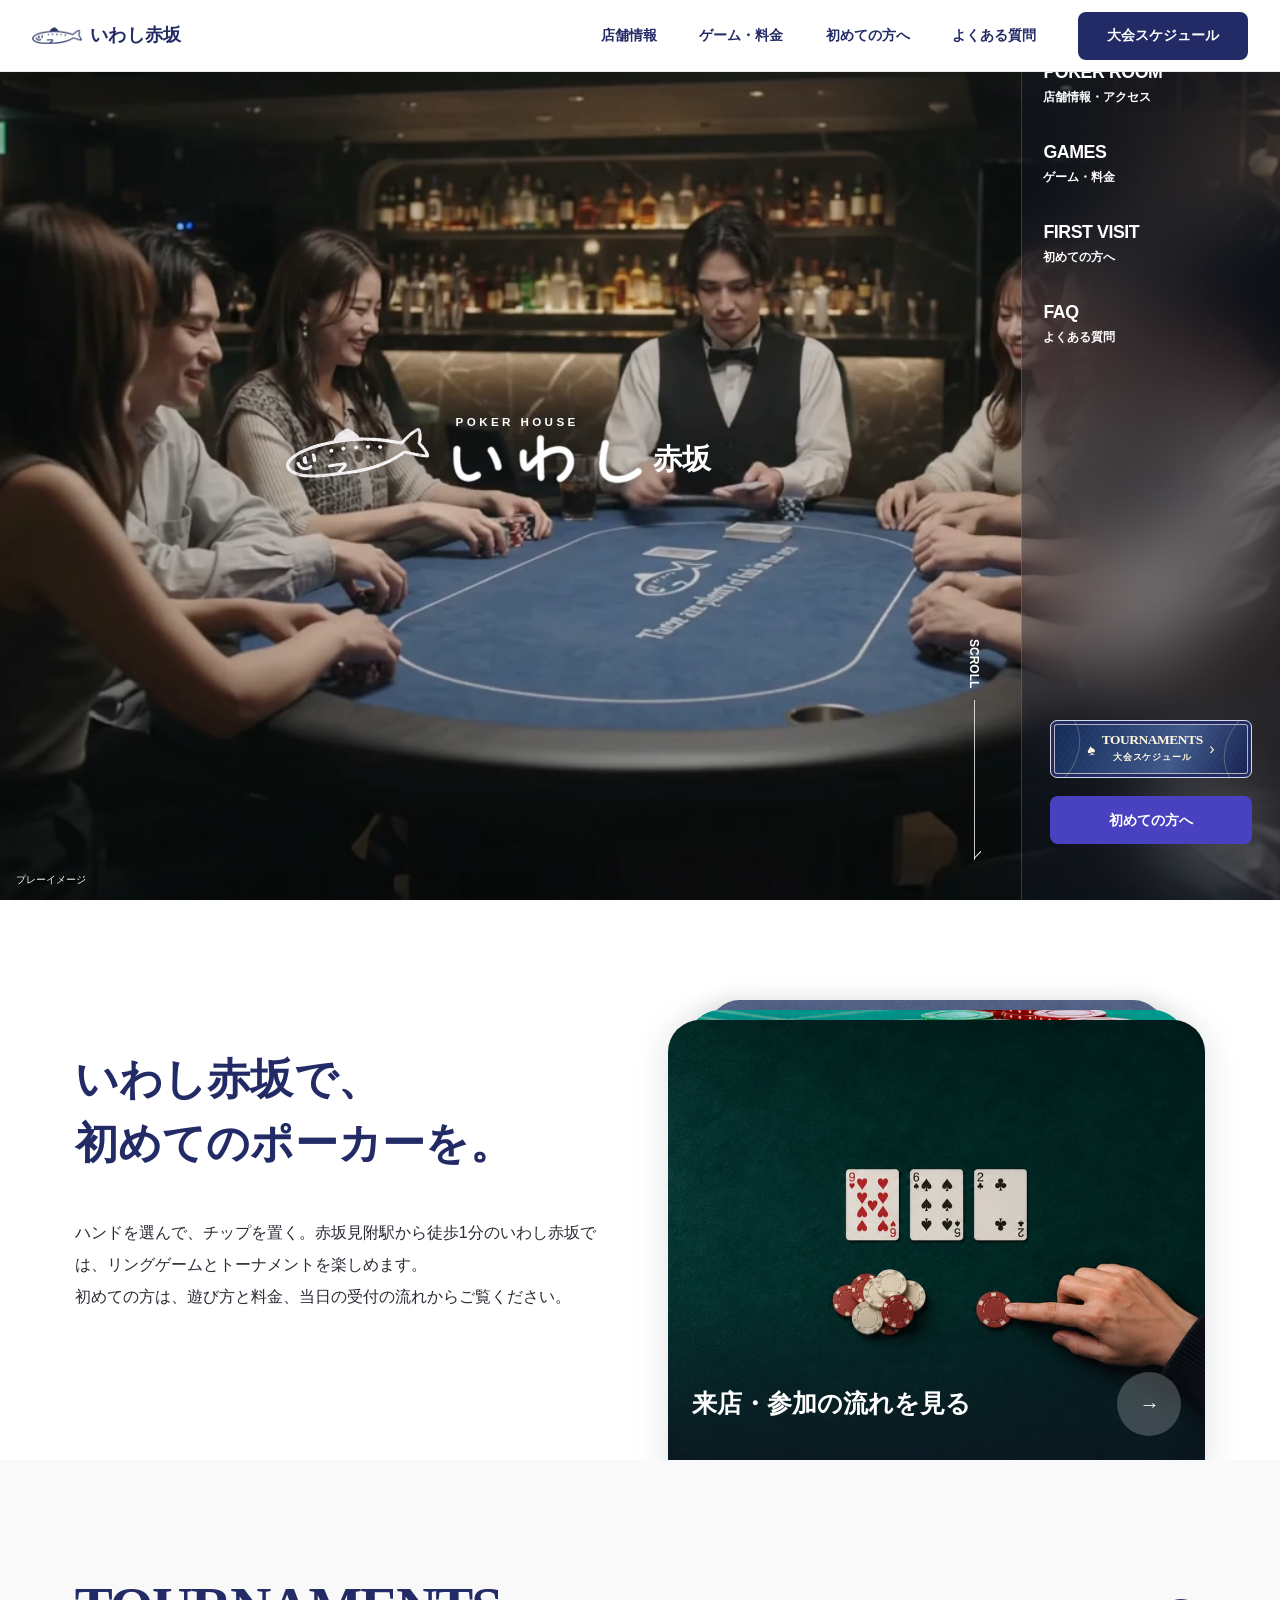
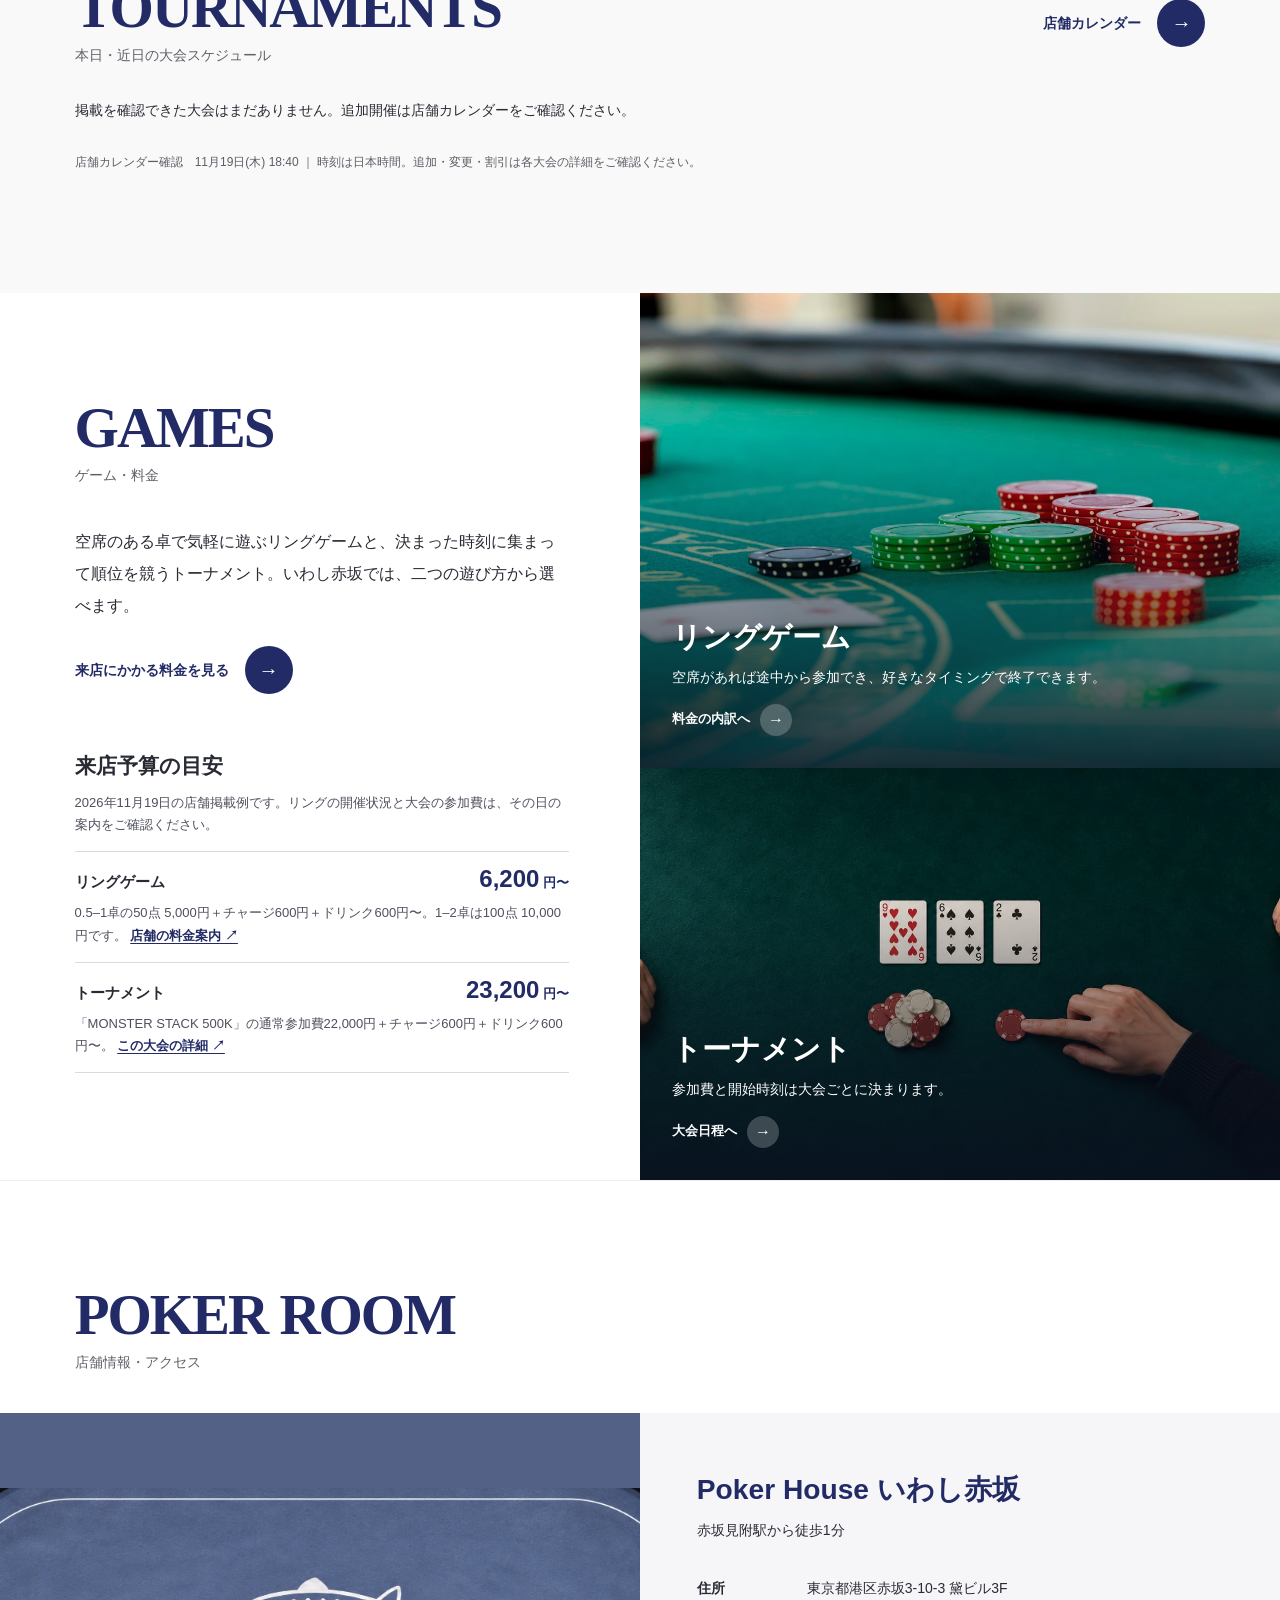
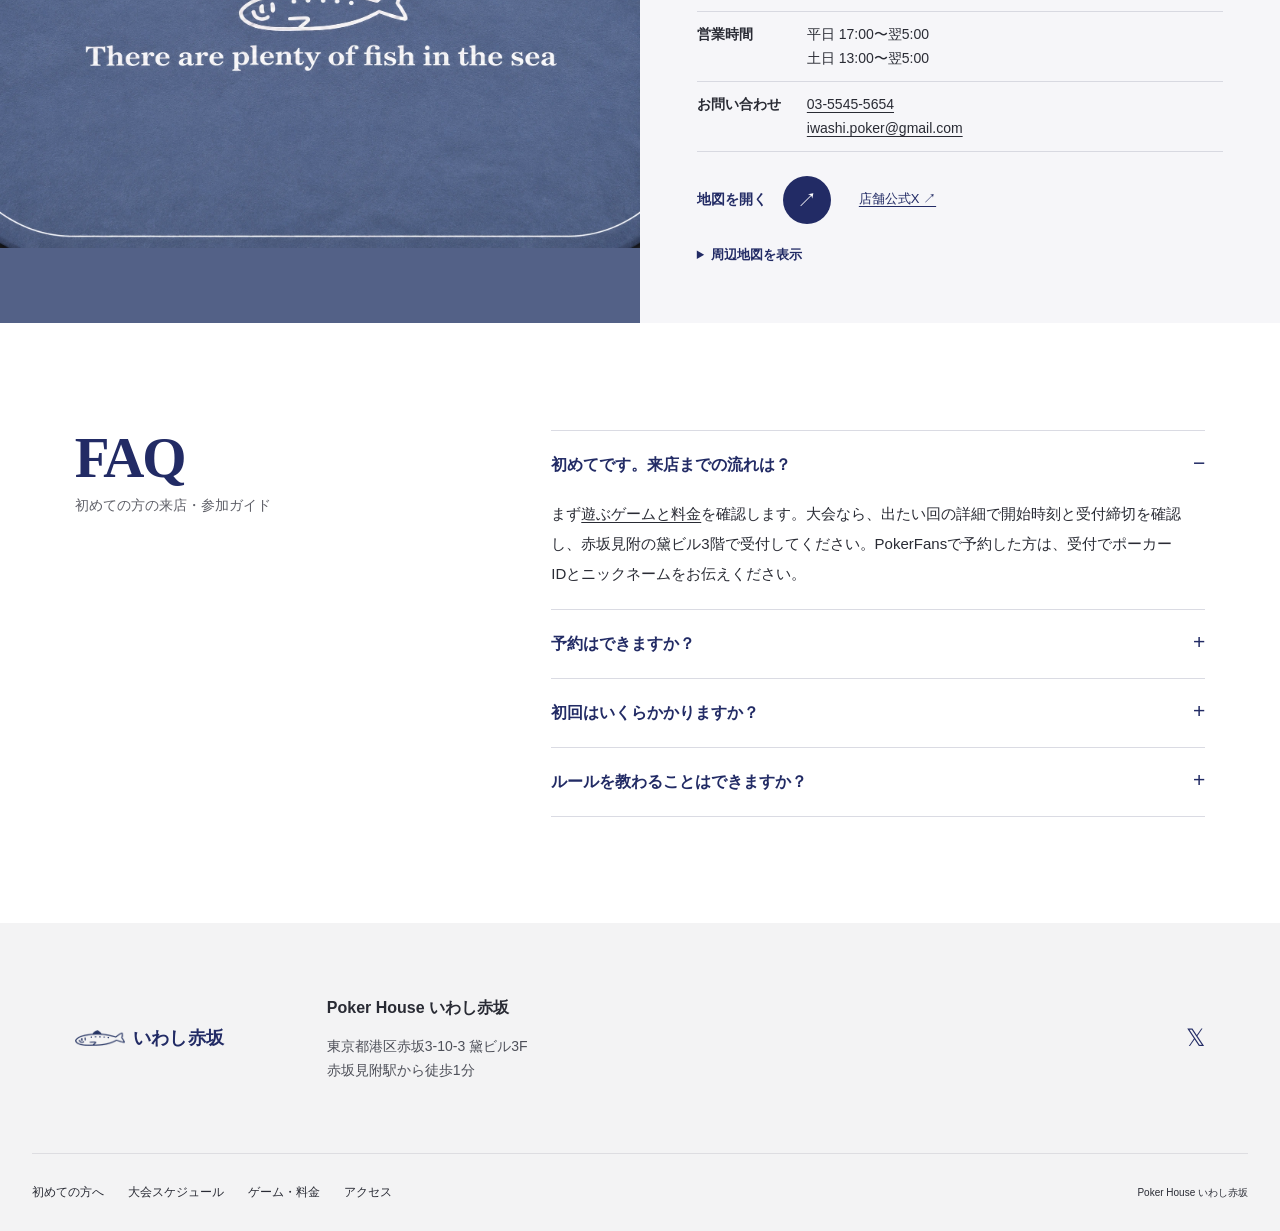
==== index.html @ 880549e6 "Loop the homepage background video" ====
<!doctype html>
<html lang="ja">
<head>
  <meta charset="utf-8">
  <meta name="viewport" content="width=device-width, initial-scale=1">
  <meta name="description" content="Poker House いわし赤坂の来店ガイド。赤坂見附駅から徒歩1分。今日のポーカー大会、リングゲームの料金、初めての方の参加方法、店舗アクセスを確認できます。">
  <meta name="theme-color" content="#ffffff">
  <title>Poker House いわし赤坂｜赤坂見附のポーカールーム</title>
  <link rel="icon" href="assets/mark.png">
  <link rel="preload" as="image" href="assets/room-hero.webp">
  <link rel="stylesheet" href="style.css?v=table">
  <link rel="stylesheet" href="calendar.css?v=table">
  <link rel="stylesheet" href="games.css?v=table">
  <script src="site.js?v=loop" defer></script>
  <script src="schedule.js?v=table" defer></script>
</head>
<body>
  <a class="skip" href="#main">本文へ移動</a>
  <header class="masthead">
    <a href="#main" class="small-brand" aria-label="いわし赤坂 トップ"><img src="assets/fish-print.png" width="445" height="143" alt=""><span>いわし赤坂</span></a>
    <nav class="top-links" aria-label="ヘッダーナビゲーション">
      <a href="#visit">店舗情報</a><a href="#games">ゲーム・料金</a><a href="#first-visit">初めての方へ</a><a href="#guide">よくある質問</a><a class="primary-link" href="#schedule">大会スケジュール</a>
    </nav>
    <button class="menu-toggle" aria-expanded="false" aria-controls="mobile-menu" aria-label="メニューを開く"><span></span><span></span><span></span></button>
    <nav id="mobile-menu" class="mobile-menu" aria-label="メインメニュー" hidden>
      <a class="menu-item" href="#visit"><span lang="en">POKER ROOM</span><small>店舗情報・アクセス</small></a>
      <a class="menu-item" href="#games"><span lang="en">GAMES</span><small>ゲーム・料金</small></a>
      <a class="menu-item" href="#first-visit"><span lang="en">FIRST VISIT</span><small>初めての方へ</small></a>
      <a class="menu-item" href="#guide"><span lang="en">FAQ</span><small>よくある質問</small></a>
      <a class="primary-link" href="#schedule">大会スケジュール</a>
    </nav>
  </header>

  <main id="main" tabindex="-1">
    <section class="hero" aria-labelledby="home-title">
      <div class="hero-screen" aria-hidden="true">
        <img class="hero-still" src="assets/room-hero.webp" width="1280" height="720" alt="" fetchpriority="high">
        <video class="hero-film" muted playsinline loop preload="none" poster="assets/room-hero.webp" data-src="assets/room-film.mp4"></video>
      </div>
      <div class="hero-stage">
        <h1 class="hero-brand" id="home-title" aria-label="Poker House いわし赤坂">
          <img class="hero-fish" src="assets/fish-print.png" alt="" width="445" height="143">
          <span class="hero-wordmark" aria-hidden="true"><span class="logo-en" lang="en">POKER HOUSE</span><span class="logo-ja"><img src="assets/iwashi-handwriting.png" width="370" height="97" alt=""><span>赤坂</span></span></span>
        </h1>
        <a class="scroll-hint" href="#first-visit" aria-label="スクロールして初めての方の案内へ"><span lang="en">SCROLL</span><i aria-hidden="true"></i></a>
        <div class="film-utility"><button class="film-control" type="button" aria-label="映像を一時停止" hidden><span aria-hidden="true">Ⅱ</span></button><small>プレーイメージ</small></div>
      </div>
      <aside class="hero-rail" aria-label="来店ガイド">
        <nav class="rail-links" aria-label="ファーストビューのメニュー">
          <a class="menu-item" href="#visit"><span lang="en">POKER ROOM</span><small>店舗情報・アクセス</small></a>
          <a class="menu-item" href="#games"><span lang="en">GAMES</span><small>ゲーム・料金</small></a>
          <a class="menu-item" href="#first-visit"><span lang="en">FIRST VISIT</span><small>初めての方へ</small></a>
          <a class="menu-item" href="#guide"><span lang="en">FAQ</span><small>よくある質問</small></a>
        </nav>
        <div class="rail-actions">
          <a class="event-banner" href="#schedule" aria-label="本日・近日の大会スケジュールを見る">
            <span class="banner-diamond" aria-hidden="true">♠</span><span><strong lang="en">TOURNAMENTS</strong><small>大会スケジュール</small></span><b aria-hidden="true">›</b>
          </a>
          <a class="primary-link" href="#first-visit">初めての方へ</a>
        </div>
      </aside>
    </section>

    <section class="first-visit" id="first-visit" aria-labelledby="first-title">
      <div class="shell first-layout">
        <div class="first-copy">
          <h2 id="first-title">いわし赤坂で、<br>初めてのポーカーを。</h2>
          <p>ハンドを選んで、チップを置く。赤坂見附駅から徒歩1分のいわし赤坂では、リングゲームとトーナメントを楽しめます。<br>初めての方は、遊び方と料金、当日の受付の流れからご覧ください。</p>
        </div>
        <div class="photo-stack">
          <a href="#guide" class="guide-card">
            <img src="assets/poker-hero.webp" width="1440" height="810" alt="卓に並ぶカードとチップ">
            <span class="card-caption"><strong>来店・参加の流れを見る</strong><span class="circle-arrow" aria-hidden="true">→</span></span>
          </a>
        </div>
      </div>
    </section>
    <section class="tournaments" id="schedule" aria-labelledby="schedule-title">
      <div class="shell tournaments-head">
        <div>
          <h2 id="schedule-title" class="english-title" lang="en">Tournaments</h2>
          <p class="jp-label">本日・近日の大会スケジュール</p>
        </div>
        <a class="round-link calendar-link" href="https://pokerfans.jp/clubs/6134?_lang=ja">店舗カレンダー<span aria-hidden="true" class="circle-arrow">→</span></a>
      </div>
      <p id="calendar-status" class="shell" aria-live="polite"></p>
      <div id="calendar" class="calendar-rail" role="region" aria-label="大会カード" tabindex="0">
        <p>開催日・参加費・受付締切は<a href="https://pokerfans.jp/clubs/6134?_lang=ja">店舗の大会カレンダー</a>で確認できます。</p>
      </div>
      <div class="calendar-controls" hidden>
        <button type="button" aria-label="前の大会を表示" aria-controls="calendar" id="events-prev">←</button>
        <button type="button" aria-label="次の大会を表示" aria-controls="calendar" id="events-next">→</button>
      </div>
      <p class="shell" id="calendar-updated"></p>
    </section>
    <section id="games" class="games-area" aria-labelledby="games-title">
      <div class="games-intro">
        <h2 class="english-title" id="games-title" lang="en">GAMES</h2>
        <p class="jp-label">ゲーム・料金</p>
        <p class="games-lead">空席のある卓で気軽に遊ぶリングゲームと、決まった時刻に集まって順位を競うトーナメント。いわし赤坂では、二つの遊び方から選べます。</p>
        <a class="round-link" href="#fees">来店にかかる料金を見る<span class="circle-arrow" aria-hidden="true">→</span></a>
      </div>

      <div class="game-photos">
        <a class="game-photo" href="#fees">
          <img src="assets/poker-table.jpg" loading="lazy" alt="" width="1240" height="840">
          <div class="game-photo-text">
            <h3>リングゲーム</h3>
            <p>空席があれば途中から参加でき、好きなタイミングで終了できます。</p>
            <span class="game-photo-action">料金の内訳へ<span aria-hidden="true">→</span></span>
          </div>
        </a>
        <a class="game-photo" href="#schedule">
          <img src="assets/poker-hero.webp" loading="lazy" alt="" width="1440" height="810">
          <div class="game-photo-text">
            <h3>トーナメント</h3>
            <p>参加費と開始時刻は大会ごとに決まります。</p>
            <span class="game-photo-action">大会日程へ<span aria-hidden="true">→</span></span>
          </div>
        </a>
      </div>

      <section class="games-fees" id="fees" aria-labelledby="fees-title">
        <h3 id="fees-title">来店予算の目安</h3>
        <p class="games-fees-note">2026年11月19日の店舗掲載例です。リングの開催状況と大会の参加費は、その日の案内をご確認ください。</p>
        <dl class="games-prices">
          <div>
            <dt>リングゲーム</dt>
            <dd><strong>6,200<small> 円〜</small></strong></dd>
            <dd class="games-breakdown">0.5–1卓の50点 5,000円＋チャージ600円＋ドリンク600円〜。1–2卓は100点 10,000円です。 <a href="https://pokerfans.jp/events/2502461?_lang=ja">店舗の料金案内 ↗</a></dd>
          </div>
          <div>
            <dt>トーナメント</dt>
            <dd><strong>23,200<small> 円〜</small></strong></dd>
            <dd class="games-breakdown">「MONSTER STACK 500K」の通常参加費22,000円＋チャージ600円＋ドリンク600円〜。 <a href="https://pokerfans.jp/events/2524820?_lang=ja">この大会の詳細 ↗</a></dd>
          </div>
        </dl>
      </section>
    </section>
    <section class="room-section" id="visit" aria-labelledby="room-title">
      <div class="shell room-heading"><h2 class="english-title" lang="en" id="room-title">POKER ROOM</h2><p class="jp-label">店舗情報・アクセス</p></div>
      <div class="room-layout">
        <div class="room-visual"><img src="assets/blue-poker-table.webp" width="1672" height="941" loading="lazy" alt="白いいわしと英文が印刷された青いポーカーテーブル"></div>
        <div class="room-info">
          <h3>Poker House いわし赤坂</h3><p>赤坂見附駅から徒歩1分</p>
          <dl>
            <div><dt>住所</dt><dd>東京都港区赤坂3-10-3 黛ビル3F</dd></div>
            <div><dt>営業時間</dt><dd>平日 17:00〜翌5:00<br>土日 13:00〜翌5:00</dd></div>
            <div><dt>お問い合わせ</dt><dd><a href="tel:+81355455654">03-5545-5654</a><br><a href="mailto:iwashi.poker@gmail.com">iwashi.poker@gmail.com</a></dd></div>
          </dl>
          <div class="room-actions"><a class="round-link" href="https://www.google.com/maps/search/?api=1&amp;query=東京都港区赤坂3-10-3+黛ビル">地図を開く<span class="circle-arrow" aria-hidden="true">↗</span></a><a href="https://x.com/iwashi_poker">店舗公式X ↗</a></div>
          <details class="room-map"><summary>周辺地図を表示</summary><iframe loading="lazy" title="赤坂見附駅近く、黛ビルの地図" src="https://maps.google.com/maps?q=東京都港区赤坂3-10-3黛ビル&amp;z=17&amp;output=embed" referrerpolicy="no-referrer-when-downgrade"></iframe></details>
        </div>
      </div>
    </section>

    <section class="visitor-guide" id="guide" aria-labelledby="guide-title">
      <div class="shell guide-layout">
        <div><h2 id="guide-title" class="english-title" lang="en">FAQ</h2><p class="jp-label">初めての方の来店・参加ガイド</p></div>
        <div class="questions">
          <details open><summary>初めてです。来店までの流れは？</summary><p>まず<a href="#games">遊ぶゲームと料金</a>を確認します。大会なら、出たい回の詳細で開始時刻と受付締切を確認し、赤坂見附の黛ビル3階で受付してください。PokerFansで予約した方は、受付でポーカーIDとニックネームをお伝えください。</p></details>
          <details><summary>予約はできますか？</summary><p>大会は各回の公式ページにある「参加予約」から申し込めます。リングゲームの当日の空席は、来店前に<a href="tel:+81355455654">店舗へお電話ください</a>。</p></details>
          <details><summary>初回はいくらかかりますか？</summary><p>リングゲームは50点の購入、チャージ、ドリンクで6,200円からの掲載例があります。大会の参加費は各回で変わります。<a href="#fees">料金の内訳</a>と<a href="#schedule">参加予定の大会</a>をご確認ください。</p></details>
          <details><summary>ルールを教わることはできますか？</summary><p>初心者講習の実施日や所要時間は、来店希望日を添えて<a href="mailto:iwashi.poker@gmail.com">店舗へお問い合わせください</a>。</p></details>
        </div>
      </div>
    </section>
  </main>
  <footer class="footer">
    <div class="shell foot-main">
      <a href="#main" class="small-brand" aria-label="いわし赤坂 トップ"><img src="assets/fish-print.png" width="445" height="143" alt=""><span>いわし赤坂</span></a>
      <div><strong>Poker House いわし赤坂</strong><p>東京都港区赤坂3-10-3 黛ビル3F<br>赤坂見附駅から徒歩1分</p></div>
      <a href="https://x.com/iwashi_poker" class="social-link" aria-label="いわし赤坂 公式X">𝕏</a>
    </div>
    <div class="foot-bottom"><nav aria-label="フッターナビゲーション"><a href="#first-visit">初めての方へ</a><a href="#schedule">大会スケジュール</a><a href="#games">ゲーム・料金</a><a href="#visit">アクセス</a></nav><small>Poker House いわし赤坂</small></div>
  </footer>
</body>
</html>
---- style.css ----
:root {
  --accent: #222b65;
  --ink: #292b34;
  --shell: 1272px;
  --gutter: clamp(24px, 5.83vw, 84px);
  --display: Copperplate, "Copperplate Gothic Bold", Georgia, serif;
  font-family: "Hiragino Kaku Gothic ProN", "Hiragino Sans", "Yu Gothic", Meiryo, sans-serif;
  color: var(--ink);
  background: #fff;
  scroll-padding-top: 88px;
}
*, *::before, *::after { box-sizing: border-box; }
body, h1, h2, h3, h4, p, dl, dd, ol, ul, figure { margin: 0; }
body { line-height: 1.75; }
img { display: block; max-width: 100%; }
a { color: inherit; text-underline-offset: .23em; }
button { font: inherit; color: inherit; cursor: pointer; }
:focus-visible { outline: 3px solid #3685b5; outline-offset: 4px; }
.shell { width: min(var(--shell), calc(100% - 2 * var(--gutter))); margin-inline: auto; }
.english-title { font: 700 clamp(40px, 4.45vw, 64px)/1 var(--display); color: var(--accent); letter-spacing: -.035em; }
.jp-label { color: #5f6068; font-size: 14px; margin-top: 8px; line-height: 1.5; }
.round-link { display: inline-flex; align-items: center; gap: 16px; color: var(--accent); text-decoration: none; font-size: 14px; font-weight: 700; }
.circle-arrow { display: inline-grid; place-items: center; border-radius: 50%; width: 48px; height: 48px; background: var(--accent); color: #fff; line-height: 1; font: 400 20px/1 Arial, sans-serif; }
.round-link:hover .circle-arrow { background: #405694; }
@media(max-width: 767px) {
  :root { --gutter: 24px; scroll-padding-top: 68px; }
  .english-title { font-size: 40px; line-height: 1.2; }
  .jp-label { font-size: 13px; }
  .circle-arrow { width: 36px; height: 36px; }
}

/* Header and full-screen opening */
.skip { position: fixed; z-index: 50; inset: 8px auto auto 8px; padding: 8px 16px; background: #fff; transform: translateY(-160%); }
.skip:focus { transform: none; }
.masthead { position: fixed; z-index: 20; inset: 0 0 auto; display: flex; justify-content: space-between; align-items: center; height: 72px; padding-inline: 32px; background: #fff; border-bottom: 1px solid #ececf0; transition: transform .3s ease; }
@media(min-width: 1025px) {
  .masthead:not(.is-visible, :focus-within) { transform: translateY(-100%); visibility: hidden; }
}
.small-brand { display: inline-flex; align-items: center; gap: 8px; color: var(--accent); font-size: 18px; font-weight: 800; letter-spacing: .02em; text-decoration: none; }
.small-brand img { width: 50px; height: auto; filter: brightness(0) saturate(100%) invert(15%) sepia(25%) saturate(2460%) hue-rotate(198deg); }
.top-links { display: flex; align-items: center; gap: clamp(20px, 3.3vw, 48px); }
.top-links a { color: var(--accent); text-decoration: none; font-size: 14px; font-weight: 700; }
.top-links a:hover, .menu-item:hover small { text-decoration: underline; }
.primary-link, .top-links .primary-link { display: inline-grid; place-items: center; border-radius: 8px; min-height: 48px; padding: 8px 29px; color: #fff; background: var(--accent); text-decoration: none; font-weight: 700; }
.primary-link:hover { background: #36498d; }
.menu-toggle, .mobile-menu { display: none; }
.hero { position: relative; isolation: isolate; display: grid; grid-template-columns: minmax(0,1fr) 259px; height: 100vh; height: 100svh; min-height: 540px; background: #192934; color: white; }
.hero-screen, .hero-still, .hero-film { position: absolute; inset: 0; width: 100%; height: 100%; }
.hero-screen { overflow: hidden; z-index: -1; }
.hero-screen img, .hero-screen video { object-fit: cover; object-position: 50% 52%; }
.hero-screen::after { content: ""; position: absolute; inset: 0; background: linear-gradient(180deg, #0c12211a, #12172b0d 40%, #0e12221a); }
.hero-film { opacity: 0; }
.hero-film.is-playing { opacity: 1; }
.hero-stage { display: grid; place-items: center; position: relative; min-width: 0; }
.hero-brand { display: flex; align-items: center; justify-content: center; width: min(453px, 77%); gap: 5%; line-height: 1; color: #fff; filter: drop-shadow(0 2px 6px #08132255); }
.hero-fish { width: 32%; height: auto; transform: rotate(-6deg); }
.hero-wordmark { display: grid; align-items: center; gap: 6px; flex: 1; }
.logo-en { font: 600 clamp(11px, .91vw, 14px)/1.1 Arial, sans-serif; letter-spacing: .29em; padding-left: 4px; }
.logo-ja { display: flex; align-items: center; gap: 10px; }
.logo-ja img { width: 67%; height: auto; }
.logo-ja span { font-family: "Hiragino Mincho ProN", "Yu Mincho", serif; font-size: clamp(25px, 2.3vw, 34px); white-space: nowrap; }
.scroll-hint { position: absolute; right: 35px; bottom: 40px; display: flex; align-items: center; flex-direction: column; gap: 12px; padding-inline: 6px; color: #fff; text-decoration: none; }
.scroll-hint span { writing-mode: vertical-rl; font: 600 12px/1 Arial, sans-serif; }
.scroll-hint i { display: block; position: relative; width: 1px; height: clamp(76px,18vh,160px); background: #ffffffc4; }
.scroll-hint i::after { content: ""; position: absolute; bottom: 1px; left: 0; width: 10px; height: 1px; background: #fff; transform: rotate(-46deg); transform-origin: left; }
.film-utility { position: absolute; bottom: 12px; left: 16px; display: flex; align-items: center; gap: 7px; }
.film-utility small { font-size: 10px; color: white; text-shadow: 0 1px 3px #000; }
.film-control { display: grid; place-items: center; padding: 0; width: 34px; height: 34px; border: 1px solid #ffffff82; border-radius: 50%; color: white; background: #13162057; font: 600 14px/1 Arial,sans-serif; }
.film-control[hidden] { display: none; }
.room-map { margin-top: 20px; font-size: 13px; color: var(--accent); }
.room-map summary { cursor: pointer; font-weight: 600; }
.room-map iframe { display: block; width: 100%; height: 240px; margin-top: 12px; border: 0; }
.hero-rail { display: flex; flex-direction: column; justify-content: space-between; padding: min(7.1vh,64px) 0 min(6.22vh,56px); backdrop-filter: blur(40px); -webkit-backdrop-filter: blur(40px); border-left: 1px solid #ffffff29; background: #131d3445; }
.rail-links { display: grid; gap: clamp(22px,4.45vh,40px); padding-inline: clamp(16px,1.67vw,24px); }
.menu-item { display: grid; justify-items: start; gap: 8px; color: inherit; text-decoration: none; }
.menu-item span { font: 750 clamp(16px,1.39vw,20px)/1 Arial, sans-serif; letter-spacing: -.025em; }
.menu-item small { font-size: 12px; font-weight: 600; line-height: 1.2; }
.rail-actions { margin-inline: clamp(15px, 2.2vw, 32px); display: grid; gap: 18px; }
.rail-actions .primary-link { background: #4942c0; font-size: 14px; padding-inline: 5px; }
.rail-actions .primary-link:hover { background: #574ed1; }
.event-banner { container-type: inline-size; min-width: 0; width: 100%; min-height: 46px; aspect-ratio: 3.45; overflow: hidden; display: flex; align-items: center; justify-content: center; gap: 3.4%; padding: 5px; position: relative; isolation: isolate; border: 1px solid #d6d8f1; border-radius: 7px; color: #fff6de; text-decoration: none; text-align: center; box-shadow: inset 0 0 0 3px #222d61, inset 0 0 0 4px #b7b0bf; background: repeating-linear-gradient(125deg,#ffffff07 0px 1px,transparent 1px 5px), linear-gradient(115deg,#122957,#40598a 62%,#141f4e); }
.event-banner:hover { filter: brightness(1.15); }
.event-banner::before, .event-banner::after { content: ""; position: absolute; width: 40%; height: 170%; border: 1px solid #e2d5aa4a; border-radius: 50%; transform: rotate(38deg); z-index: -1; }
.event-banner::before { left: -27%; }
.event-banner::after { right: -28%; }
.banner-diamond { font: 400 clamp(15px,8cqw,34px)/1 Georgia, serif; transform: rotate(-13deg); }
.event-banner strong, .event-banner small { display: block; }
.event-banner strong { font: 700 clamp(13px,7.1cqw,27px)/1.2 Georgia, serif; letter-spacing: -.033em; }
.event-banner small { margin-top: 2px; font-size: clamp(9px,4.2cqw,13px); font-weight: 700; letter-spacing: .09em; }
.event-banner b { font-size: clamp(16px,8cqw,30px); font-weight: 400; }
#main:focus { outline: none; }

/* First visit */
.first-visit { overflow: hidden; }
.first-layout { display: grid; grid-template-columns: 1fr 1fr; gap: clamp(32px,4.45vw,64px); min-height: 560px; align-items: center; }
.first-copy { padding-block: 60px; }
.first-copy h2 { color: var(--accent); font-weight: 750; font-size: clamp(30px,3.34vw,48px); line-height: 1.5; letter-spacing: .005em; }
.first-copy p { margin-top: clamp(24px,3.33vw,48px); line-height: 2; }
.photo-stack { position: relative; isolation: isolate; align-self: end; height: 440px; }
.photo-stack::before, .photo-stack::after { content: ""; position: absolute; inset: -20px 40px auto; z-index: -2; height: 100px; border-radius: 32px 32px 0 0; background: center 65% / cover url("assets/blue-poker-table.webp"); box-shadow: 0 -5px 25px #17172212; }
.photo-stack::after { inset: -10px 20px auto; z-index: -1; background-image: url("assets/poker-table.jpg"); }
.guide-card { display: block; position: relative; overflow: hidden; height: calc(100% + 24px); border-radius: 32px 32px 0 0; color: #fff; box-shadow: 0 3px 35px #191f3321; }
.guide-card img { width: 100%; height: 100%; object-fit: cover; transition: transform .45s ease; }
.guide-card:hover img { transform: scale(1.035); }
.card-caption { position: absolute; inset: auto 0 0; display: flex; gap: 8px; align-items: center; justify-content: space-between; padding: 80px 24px 48px; background: linear-gradient(transparent,#101423bc); }
.card-caption strong { font-size: clamp(19px,1.94vw,28px); line-height: 1.4; }
.card-caption .circle-arrow { width: 64px; height: 64px; flex-shrink: 0; background: #ffffff36; backdrop-filter: blur(10px); }

/* Room, visit questions and footer */
.room-section { border-top: 1px solid #ececf1; }
.room-heading { padding-block: clamp(72px,8.33vw,120px) 40px; }
.room-layout { display: grid; grid-template-columns: 1fr 1fr; }
.room-visual { background: #536187; display: grid; align-items: center; overflow: hidden; }
.room-visual img { width: 100%; height: auto; }
.room-info { padding: clamp(32px,4.44vw,64px); background: #f6f6f9; }
.room-info h3 { color: var(--accent); font-size: clamp(21px,2.2vw,32px); line-height: 1.4; }
.room-info > p { margin-top: 8px; font-size: 14px; }
.room-info dl { margin-block: 24px; }
.room-info dl div { display: grid; grid-template-columns: 7em 1fr; gap: 12px; padding: 10px 0; border-bottom: 1px solid #d8d9e1; font-size: 14px; }
.room-info dt { font-weight: 700; }
.room-info dd { overflow-wrap: anywhere; }
.room-actions { display: flex; align-items: center; gap: 28px; }
.room-actions > a:last-child { color: var(--accent); font-size: 13px; }
.visitor-guide { padding-block: clamp(72px,8.33vw,120px); }
.guide-layout { display: grid; grid-template-columns: 1fr 1.6fr; gap: 6%; }
.questions details { border-bottom: 1px solid #dadbe3; }
.questions details:first-child { border-top: 1px solid #dadbe3; }
.questions summary { display: flex; justify-content: space-between; align-items: baseline; gap: 16px; color: var(--accent); font-weight: 700; padding: 20px 0; cursor: pointer; list-style: none; }
.questions summary::-webkit-details-marker { display: none; }
.questions summary::after { content: "+"; font: 400 21px/1 Arial, sans-serif; }
.questions details[open] summary::after { content: "−"; }
.questions p { padding: 0 22px 20px 0; line-height: 2; font-size: 15px; }
.footer { background: #f3f3f4; }
.foot-main { display: flex; gap: clamp(35px,8vw,120px); align-items: center; min-height: 230px; }
.foot-main p { color: #4e5059; font-size: 14px; margin-top: 12px; }
.social-link { margin-left: auto; font: 24px/1 Arial,sans-serif; text-decoration: none; color: var(--accent); }
.foot-bottom { display: flex; gap: 20px; justify-content: space-between; align-items: center; margin-inline: 32px; padding-block: 28px; border-top: 1px solid #dddde1; font-size: 12px; }
.foot-bottom nav { display: flex; gap: 24px; flex-wrap: wrap; }
.foot-bottom a { text-decoration: none; }
.foot-bottom a:hover { text-decoration: underline; }

@media(max-width: 1024px) {
  .masthead { height: 56px; padding-inline: 16px 4px; }
  .small-brand { gap: 6px; font-size: 16px; }
  .small-brand img { width: 40px; }
  .top-links { display: none; }
  .menu-toggle { display: grid; place-content: center; gap: 4px; width: 48px; height: 48px; padding: 0; border: 0; background: transparent; }
  .menu-toggle span { display: block; width: 20px; height: 2px; background: var(--accent); transition: transform .2s, opacity .2s; }
  .menu-toggle[aria-expanded="true"] span:first-child { transform: translateY(6px) rotate(45deg); }
  .menu-toggle[aria-expanded="true"] span:nth-child(2) { opacity: 0; }
  .menu-toggle[aria-expanded="true"] span:last-child { transform: translateY(-6px) rotate(-45deg); }
  .mobile-menu:not([hidden]) { display: flex; flex-direction: column; align-items: flex-start; gap: 36px; position: fixed; inset: 56px 0 0; padding: clamp(28px,7.5vh,64px) 48px; background: #fff; color: var(--accent); overflow: auto; overscroll-behavior: contain; }
  .mobile-menu .menu-item span { font-size: 24px; }
  .mobile-menu .primary-link { margin-top: 4px; }
  body.menu-open { overflow: hidden; }
  main { padding-top: 56px; }
  .hero { display: block; height: calc(100vh - 56px); height: calc(100svh - 56px); min-height: 370px; }
  .hero-screen img, .hero-screen video { object-position: 52% 50%; }
  .hero-stage { height: 100%; }
  .hero-brand { width: min(320px,74%); }
  .logo-ja span { font-size: 24px; }
  .logo-en { font-size: 10px; }
  .scroll-hint { right: 16px; bottom: 36px; }
  .scroll-hint i { height: 120px; }
  .hero-rail { position: absolute; bottom: 12px; left: 12px; right: 12px; display: block; padding: 0; background: none; border: 0; backdrop-filter: none; -webkit-backdrop-filter: none; pointer-events: none; }
  .rail-links, .rail-actions .primary-link { display: none; }
  .rail-actions { display: block; margin: 0; }
  .event-banner { width: min(100%, 366px); pointer-events: auto; margin-inline: auto; min-height: 0; }
  .film-utility { left: 12px; bottom: min(calc((100vw - 24px) / 3.45 + 18px), 124px); font-size: 9px; }
}
@media(max-width: 767px) {
  .hero-brand { width: min(280px,82%); }
  .logo-ja { gap: 5px; }
  .logo-ja span { font-size: 21px; }
  .hero-wordmark { gap: 5px; }
  .first-layout, .room-layout, .guide-layout { grid-template-columns: 1fr; }
  .first-layout { padding-block: 80px 64px; gap: 32px; min-height: 0; }
  .first-copy { padding: 0; }
  .first-copy h2 { font-size: clamp(26px,8.2vw,32px); }
  .first-copy p { margin-top: 32px; }
  .photo-stack { height: auto; }
  .photo-stack::before, .photo-stack::after { display: none; }
  .guide-card { aspect-ratio: 1.6; height: auto; border-radius: 16px; }
  .card-caption { padding: 48px 20px 24px; }
  .card-caption strong { font-size: clamp(16px,4.7vw,20px); }
  .card-caption .circle-arrow { width: 40px; height: 40px; }
  .room-info { padding: 32px 24px 40px; }
  .room-info dl div { grid-template-columns: 5.5em 1fr; }
  .guide-layout { gap: 32px; }
  .foot-main { padding-block: 48px; flex-wrap: wrap; row-gap: 24px; }
  .foot-main > .small-brand { flex-basis: 100%; }
  .foot-bottom { flex-wrap: wrap; margin-inline: 24px; }
  .foot-bottom nav { gap: 12px 20px; }
}
@media (prefers-reduced-motion: reduce) {
  *, *::before, *::after { scroll-behavior: auto !important; transition-duration: 0s !important; animation-duration: 0s !important; }
}
---- calendar.css ----
.tournaments {
  --rail-inset: max(var(--gutter), (100% - var(--shell)) / 2);
  padding-block: 120px;
  overflow: clip;
  background: #f9f9f9;
}
.tournaments-head { display: flex; align-items: center; justify-content: space-between; gap: 24px; }
.tournaments-head .english-title { text-transform: uppercase; }
#calendar-status:empty, #calendar-updated:empty { display: none; }
#calendar-status { margin-top: 32px; font-size: 14px; }
.calendar-rail {
  display: flex;
  gap: 40px;
  overflow-x: auto;
  overscroll-behavior-x: contain;
  scroll-snap-type: x mandatory;
  scroll-padding-inline: var(--rail-inset);
  padding: 8px var(--rail-inset) 16px;
  margin-top: 56px;
  scrollbar-width: none;
}
.calendar-rail::-webkit-scrollbar { display: none; }
.calendar-rail:focus-visible { outline-offset: -4px; }
.event-card {
  flex: 0 0 min(360px, 38vw);
  scroll-snap-align: start;
  color: var(--ink);
  text-decoration: none;
  min-width: 0;
}
.event-card:first-child { flex-basis: min(480px, 47vw); }
.event-cover {
  position: relative;
  isolation: isolate;
  display: grid;
  align-content: center;
  aspect-ratio: 1.76;
  border-radius: 8px;
  overflow: hidden;
  color: #fcf9eb;
  background: linear-gradient(110deg, #162653, #26388c 54%, #7e86c6);
  box-shadow: 0 9px 30px -14px #151f4b77;
  transition: box-shadow .24s ease;
}
.event-card:nth-child(3n+2) .event-cover { background: linear-gradient(118deg, #393373, #526ce1 55%, #a7b8ee); }
.event-card:nth-child(3n) .event-cover { background: linear-gradient(115deg, #151e50, #4a55a4 62%, #c5c9eb); }
.event-cover::before {
  content: '';
  position: absolute;
  z-index: -1;
  right: -10%;
  width: 65%;
  aspect-ratio: 1;
  bottom: -66%;
  border-radius: 50%;
  border: 12px double #dce8ff88;
  box-shadow: 0 0 0 14px #a3c3ff33, 0 0 0 34px #a3c3ff22;
}
.cover-name {
  padding: 12% 8% 8%;
  font: 700 clamp(22px, 2.7vw, 42px)/1.02 Georgia, serif;
  letter-spacing: -.04em;
  text-wrap: balance;
  overflow-wrap: anywhere;
}
.cover-mark {
  position: absolute;
  top: 7%;
  right: 6%;
  width: 12%;
  height: auto;
}
.event-poster { position: absolute; inset: 0; width: 100%; height: 100%; object-fit: cover; object-position: 50% 24%; }
.event-card:hover .event-cover { box-shadow: 0 12px 34px -10px #192e6555; }
.event-card:hover .calendar-event-name { text-decoration: underline; text-decoration-thickness: 1px; }
.calendar-date { display: flex; align-items: baseline; flex-wrap: wrap; gap: 8px; margin-top: 20px; font-weight: 600; font-size: 14px; color: #50525e; }
.event-period { color: var(--accent); font-size: 12px; font-weight: 750; }
.calendar-event-name { margin: 10px 0; font-size: 20px; line-height: 1.45; overflow-wrap: anywhere; }
.event-metrics { display: flex; flex-wrap: wrap; gap: 4px 14px; font-size: 13px; line-height: 1.6; }
.event-metrics > span { display: inline-flex; gap: 6px; align-items: baseline; }
.metric-label { color: #585b69; }
.calendar-controls { display: flex; justify-content: center; gap: 32px; margin: 48px auto 0; }
.calendar-controls[hidden], .calendar-rail[hidden] { display: none; }
.calendar-controls button {
  display: grid; place-items: center;
  width: 64px; height: 64px; padding: 0;
  border: 0; border-radius: 50%; background: var(--accent); color: #fff;
  font: 400 26px/1 Arial, sans-serif;
}
.calendar-controls button:disabled { color: #767985; background: #e4e5e8; cursor: default; }
#calendar-updated { margin-top: 30px; color: #5b5e66; font-size: 12px; }
@media(max-width: 767px) {
  .tournaments { --rail-inset: 32px; padding-block: 72px; }
  .tournaments-head, #calendar-updated, #calendar-status { width: calc(100% - 64px); }
  .tournaments-head { display: block; }
  .tournaments-head .english-title { font-size: clamp(27px, 9.1vw, 40px); }
  .calendar-link { margin-top: 16px; }
  .calendar-link .circle-arrow { width: 32px; height: 32px; }
  .calendar-rail { margin-top: 32px; gap: 40px; }
  .event-card, .event-card:first-child { flex-basis: min(240px, calc(100vw - 74px)); }
  .calendar-date { margin-top: 16px; font-size: 12px; gap: 6px; }
  .calendar-event-name { font-size: 17px; margin: 6px 0; }
  .event-metrics { font-size: 12px; gap: 3px 8px; }
  .calendar-controls { gap: 16px; margin-top: 20px; }
  .calendar-controls button { width: 48px; height: 48px; }
}
@media(prefers-reduced-motion: reduce) {
  .event-cover { transition: none; }
}
---- games.css ----
.games-area {
  display: grid;
  grid-template-columns: repeat(2, minmax(0, 1fr));
  grid-template-areas: "intro photos" "fees photos";
  background: #fff;
}

.games-intro,
.games-fees {
  padding-left: max(var(--gutter), calc((100vw - var(--shell)) / 2));
  padding-right: clamp(32px, 5.55vw, 80px);
}

.games-intro {
  grid-area: intro;
  align-self: end;
  padding-top: clamp(72px, 8.333vw, 120px);
}

.games-lead {
  margin: 40px 0 24px;
  font-size: 16px;
  line-height: 2;
}

.game-photos {
  grid-area: photos;
  display: grid;
  grid-template-rows: 1.15fr 1fr;
}

.game-photo {
  position: relative;
  display: flex;
  align-items: flex-end;
  overflow: hidden;
  isolation: isolate;
  min-height: clamp(280px, 26vw, 400px);
  color: #fff;
  background: #152734;
  text-decoration: none;
}

.game-photo > img,
.game-photo::after {
  position: absolute;
  inset: 0;
  height: 100%;
  width: 100%;
}

.game-photo > img {
  z-index: -2;
  object-fit: cover;
  transition: transform .5s ease-out;
}

.game-photo::after {
  content: "";
  z-index: -1;
  background: linear-gradient(0deg, rgb(9 17 31 / 88%), rgb(9 17 31 / 52%) 30%, transparent 70%);
}

.game-photo-text { padding: 32px; }
.game-photo h3 { font-size: clamp(24px, 2.3vw, 32px); line-height: 1.2; }
.game-photo p { font-size: 14px; line-height: 1.5; margin-top: 12px; }

.game-photo-action {
  display: inline-flex;
  align-items: center;
  gap: 10px;
  margin-top: 16px;
  font-size: 13px;
  font-weight: 700;
}

.game-photo-action span {
  display: grid;
  place-items: center;
  width: 32px;
  height: 32px;
  border-radius: 50%;
  font: 16px/1 Arial, sans-serif;
  background: rgb(255 255 255 / 22%);
  backdrop-filter: blur(10px);
}

.game-photo:focus-visible { outline-offset: -5px; }

.games-fees {
  grid-area: fees;
  align-self: start;
  padding-top: 56px;
  padding-bottom: clamp(72px, 8.333vw, 120px);
}

.games-fees h3 { font-size: 21px; line-height: 1.5; }
.games-fees-note, .games-breakdown { font-size: 13px; line-height: 1.75; color: #4e505e; }
.games-fees-note { margin: 10px 0 14px; }

.games-prices > div {
  display: grid;
  grid-template-columns: 1fr auto;
  align-items: baseline;
  gap: 6px 12px;
  padding: 14px 0;
  border-top: 1px solid #d9dae4;
}

.games-prices > div:last-child { border-bottom: 1px solid #d9dae4; }
.games-prices dt { font-size: 15px; font-weight: 700; }
.games-prices strong { color: var(--accent); font: 700 24px/1.1 Arial, sans-serif; font-variant-numeric: tabular-nums; }
.games-prices small { font-size: 13px; }
.games-breakdown { grid-column: 1 / -1; }
.games-breakdown a { color: var(--accent); font-weight: 600; }

@media (hover: hover) and (prefers-reduced-motion: no-preference) {
  .game-photo:hover > img { transform: scale(1.035); }
}

@media (max-width: 767px) {
  .games-area {
    grid-template-columns: minmax(0, 1fr);
    grid-template-areas: "intro" "photos" "fees";
  }

  .games-intro, .games-fees { padding-inline: 24px; }
  .games-intro { padding-top: 72px; padding-bottom: 48px; }
  .games-lead { margin: 32px 0 24px; }
  .game-photos { grid-template-columns: minmax(0, 1fr); grid-template-rows: auto auto; }
  .game-photo { width: 100%; min-width: 0; min-height: 252px; aspect-ratio: 1.5; }
  .game-photo-text { padding: 24px; }
  .games-fees { padding-block: 48px 72px; }
}
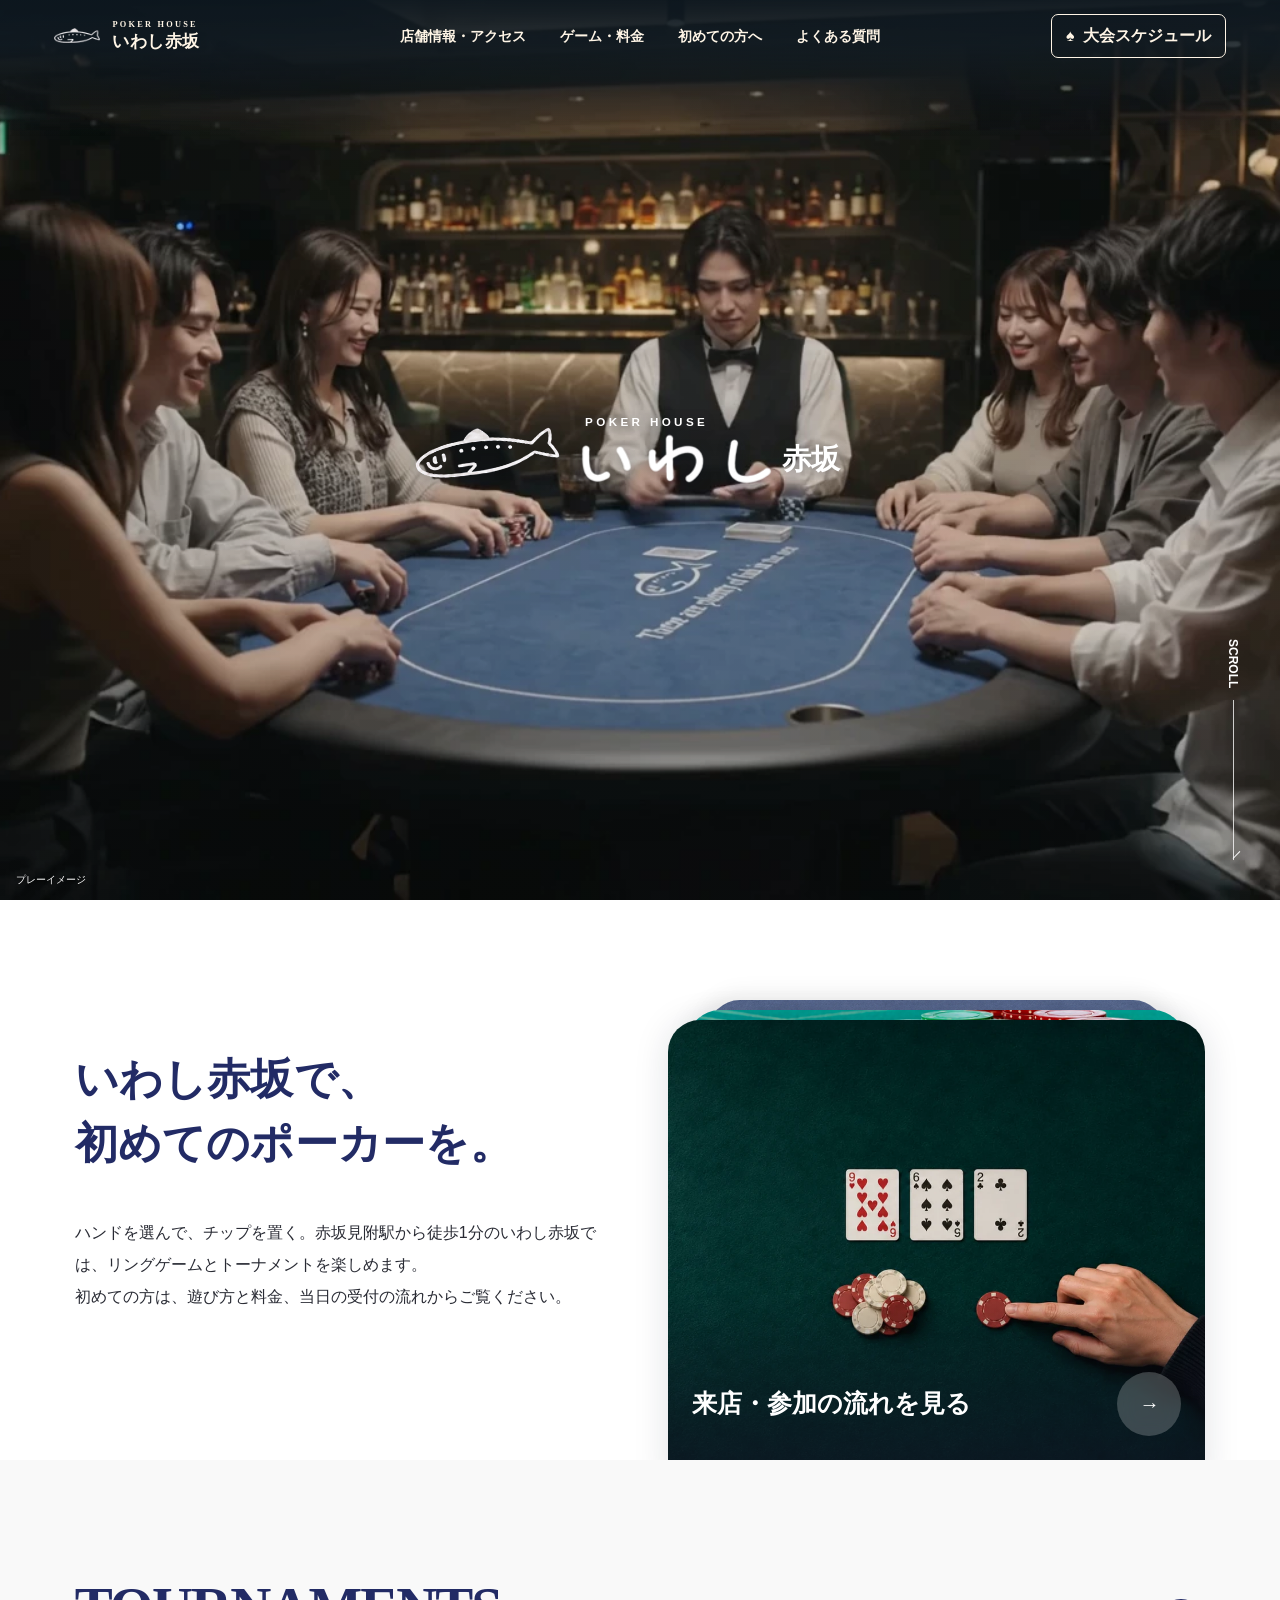
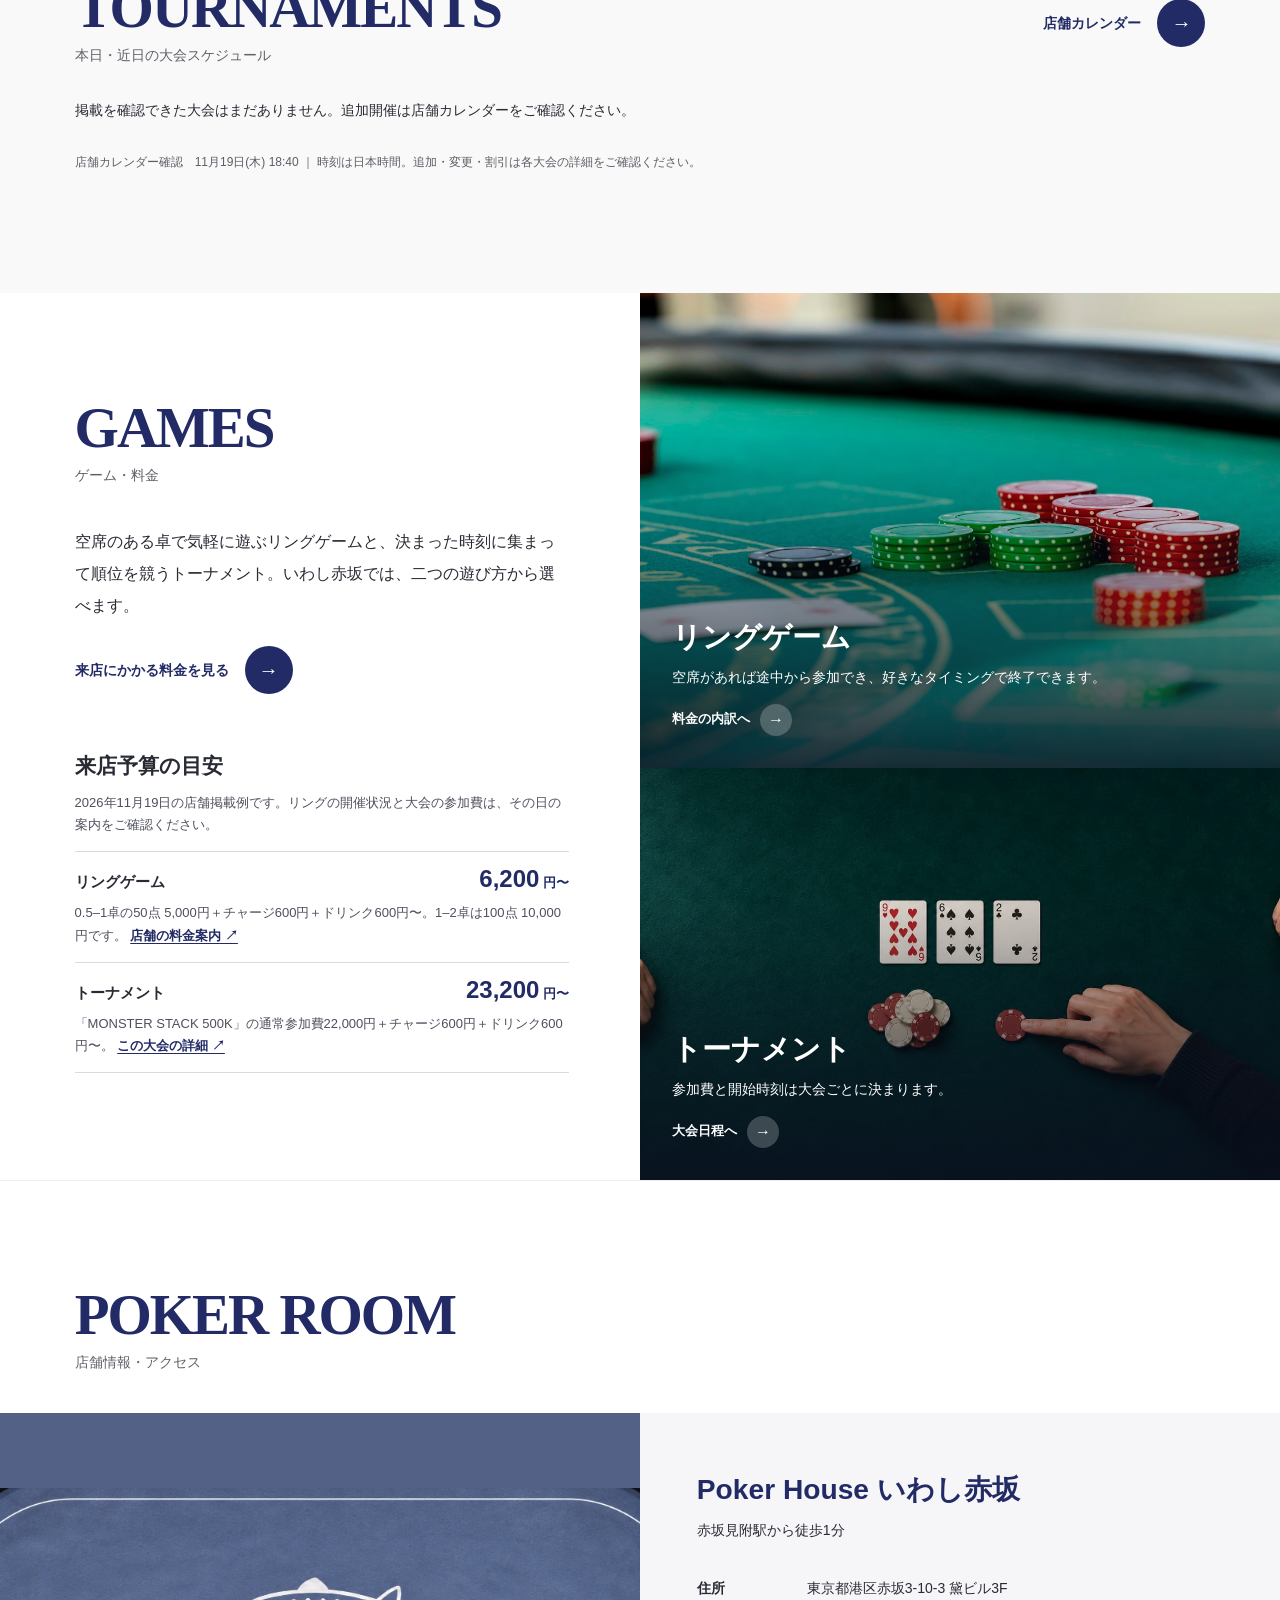
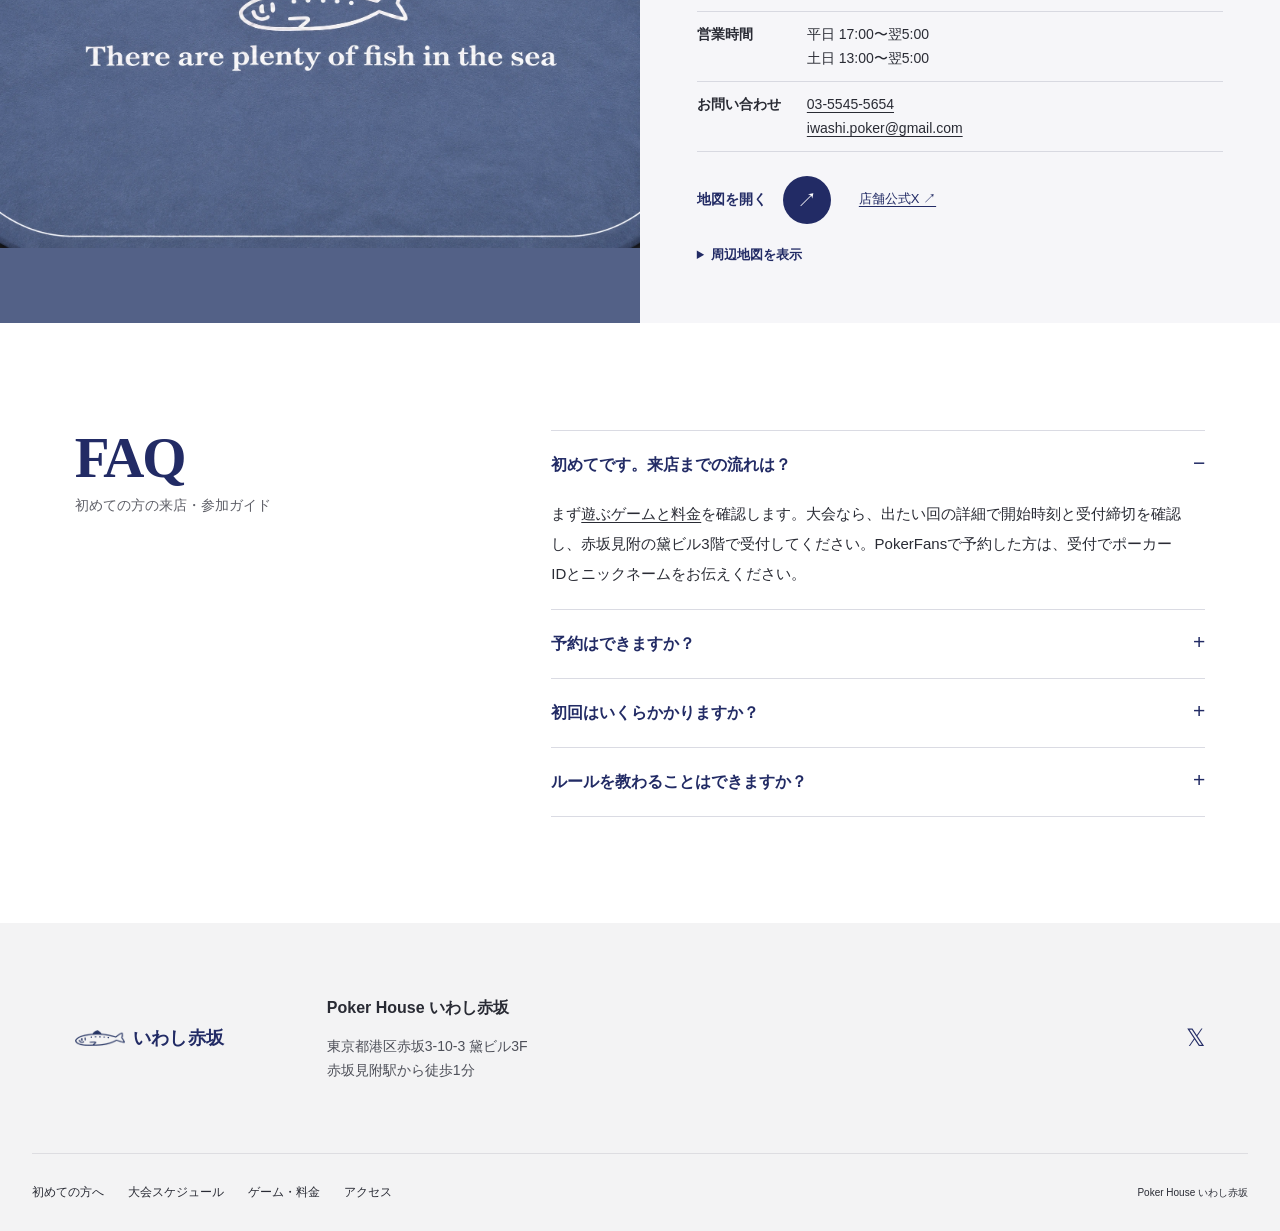
==== commit 7f5565c8: "Overlay the homepage video with a gradient header" ====
--- a/index.html
+++ b/index.html
@@ -8,19 +8,25 @@
   <title>Poker House いわし赤坂｜赤坂見附のポーカールーム</title>
   <link rel="icon" href="assets/mark.png">
   <link rel="preload" as="image" href="assets/room-hero.webp">
-  <link rel="stylesheet" href="style.css?v=table">
+  <link rel="stylesheet" href="style.css?v=gradient-header">
   <link rel="stylesheet" href="calendar.css?v=table">
   <link rel="stylesheet" href="games.css?v=table">
-  <script src="site.js?v=loop" defer></script>
+  <script src="site.js?v=gradient-header" defer></script>
   <script src="schedule.js?v=table" defer></script>
 </head>
 <body>
   <a class="skip" href="#main">本文へ移動</a>
   <header class="masthead">
-    <a href="#main" class="small-brand" aria-label="いわし赤坂 トップ"><img src="assets/fish-print.png" width="445" height="143" alt=""><span>いわし赤坂</span></a>
+    <a href="#main" class="small-brand" aria-label="いわし赤坂 トップ"><img src="assets/fish-print.png" width="445" height="143" alt=""><span class="masthead-wordmark"><small lang="en">POKER HOUSE</small><span>いわし赤坂</span></span></a>
     <nav class="top-links" aria-label="ヘッダーナビゲーション">
-      <a href="#visit">店舗情報</a><a href="#games">ゲーム・料金</a><a href="#first-visit">初めての方へ</a><a href="#guide">よくある質問</a><a class="primary-link" href="#schedule">大会スケジュール</a>
+      <a href="#visit">店舗情報・アクセス</a>
+      <a href="#games">ゲーム・料金</a>
+      <a href="#first-visit">初めての方へ</a>
+      <a href="#guide">よくある質問</a>
     </nav>
+    <a class="header-schedule" href="#schedule" aria-label="大会スケジュール">
+      <span aria-hidden="true">♠</span><span class="schedule-full">大会スケジュール</span><span class="schedule-short">大会</span>
+    </a>
     <button class="menu-toggle" aria-expanded="false" aria-controls="mobile-menu" aria-label="メニューを開く"><span></span><span></span><span></span></button>
     <nav id="mobile-menu" class="mobile-menu" aria-label="メインメニュー" hidden>
       <a class="menu-item" href="#visit"><span lang="en">POKER ROOM</span><small>店舗情報・アクセス</small></a>
@@ -45,20 +51,6 @@
         <a class="scroll-hint" href="#first-visit" aria-label="スクロールして初めての方の案内へ"><span lang="en">SCROLL</span><i aria-hidden="true"></i></a>
         <div class="film-utility"><button class="film-control" type="button" aria-label="映像を一時停止" hidden><span aria-hidden="true">Ⅱ</span></button><small>プレーイメージ</small></div>
       </div>
-      <aside class="hero-rail" aria-label="来店ガイド">
-        <nav class="rail-links" aria-label="ファーストビューのメニュー">
-          <a class="menu-item" href="#visit"><span lang="en">POKER ROOM</span><small>店舗情報・アクセス</small></a>
-          <a class="menu-item" href="#games"><span lang="en">GAMES</span><small>ゲーム・料金</small></a>
-          <a class="menu-item" href="#first-visit"><span lang="en">FIRST VISIT</span><small>初めての方へ</small></a>
-          <a class="menu-item" href="#guide"><span lang="en">FAQ</span><small>よくある質問</small></a>
-        </nav>
-        <div class="rail-actions">
-          <a class="event-banner" href="#schedule" aria-label="本日・近日の大会スケジュールを見る">
-            <span class="banner-diamond" aria-hidden="true">♠</span><span><strong lang="en">TOURNAMENTS</strong><small>大会スケジュール</small></span><b aria-hidden="true">›</b>
-          </a>
-          <a class="primary-link" href="#first-visit">初めての方へ</a>
-        </div>
-      </aside>
     </section>
 
     <section class="first-visit" id="first-visit" aria-labelledby="first-title">
--- a/style.css
+++ b/style.css
@@ -1,4 +1,5 @@
 :root {
+  --masthead-height: 72px;
   --accent: #222b65;
   --ink: #292b34;
   --shell: 1272px;
@@ -7,7 +8,7 @@
   font-family: "Hiragino Kaku Gothic ProN", "Hiragino Sans", "Yu Gothic", Meiryo, sans-serif;
   color: var(--ink);
   background: #fff;
-  scroll-padding-top: 88px;
+  scroll-padding-top: calc(var(--masthead-height) + 12px);
 }
 *, *::before, *::after { box-sizing: border-box; }
 body, h1, h2, h3, h4, p, dl, dd, ol, ul, figure { margin: 0; }
@@ -23,7 +24,7 @@
 .circle-arrow { display: inline-grid; place-items: center; border-radius: 50%; width: 48px; height: 48px; background: var(--accent); color: #fff; line-height: 1; font: 400 20px/1 Arial, sans-serif; }
 .round-link:hover .circle-arrow { background: #405694; }
 @media(max-width: 767px) {
-  :root { --gutter: 24px; scroll-padding-top: 68px; }
+  :root { --gutter: 24px; }
   .english-title { font-size: 40px; line-height: 1.2; }
   .jp-label { font-size: 13px; }
   .circle-arrow { width: 36px; height: 36px; }
@@ -32,19 +33,51 @@
 /* Header and full-screen opening */
 .skip { position: fixed; z-index: 50; inset: 8px auto auto 8px; padding: 8px 16px; background: #fff; transform: translateY(-160%); }
 .skip:focus { transform: none; }
-.masthead { position: fixed; z-index: 20; inset: 0 0 auto; display: flex; justify-content: space-between; align-items: center; height: 72px; padding-inline: 32px; background: #fff; border-bottom: 1px solid #ececf0; transition: transform .3s ease; }
-@media(min-width: 1025px) {
-  .masthead:not(.is-visible, :focus-within) { transform: translateY(-100%); visibility: hidden; }
-}
+.masthead {
+  position: sticky;
+  z-index: 20;
+  top: 0;
+  isolation: isolate;
+  display: grid;
+  grid-template-columns: 1fr auto 1fr;
+  align-items: center;
+  height: var(--masthead-height);
+  margin-bottom: calc(-1 * var(--masthead-height));
+  padding-inline: clamp(28px, 4.2vw, 84px);
+  color: #fff5e6;
+  background: #111b23;
+  transition: background-color .25s ease;
+}
+.masthead::before {
+  content: "";
+  position: absolute;
+  z-index: -1;
+  inset: 0 0 auto;
+  height: calc(var(--masthead-height) + clamp(36px, 5vw, 84px));
+  background: linear-gradient(to bottom, #0d171ff7 0%, #111b23db 33%, #10192072 65%, #10192000 100%);
+  opacity: 0;
+  pointer-events: none;
+  transition: opacity .25s ease;
+}
+.masthead.over-hero { background: transparent; }
+.masthead.over-hero::before { opacity: 1; }
+body.menu-open .masthead { background: #111b23; }
+body.menu-open .masthead::before { opacity: 0; }
 .small-brand { display: inline-flex; align-items: center; gap: 8px; color: var(--accent); font-size: 18px; font-weight: 800; letter-spacing: .02em; text-decoration: none; }
 .small-brand img { width: 50px; height: auto; filter: brightness(0) saturate(100%) invert(15%) sepia(25%) saturate(2460%) hue-rotate(198deg); }
-.top-links { display: flex; align-items: center; gap: clamp(20px, 3.3vw, 48px); }
-.top-links a { color: var(--accent); text-decoration: none; font-size: 14px; font-weight: 700; }
+.masthead > .small-brand { justify-self: start; gap: 12px; color: inherit; white-space: nowrap; }
+.masthead > .small-brand img { width: clamp(42px, 3.65vw, 75px); filter: none; }
+.masthead-wordmark { display: grid; gap: 2px; font: 700 clamp(17px,1.35vw,26px)/1.25 "Hiragino Mincho ProN", "Yu Mincho", serif; }
+.masthead-wordmark small { font: 600 clamp(8px,.65vw,13px)/1.1 Georgia, serif; letter-spacing: .27em; }
+.top-links { display: flex; align-items: center; gap: clamp(22px, 2.65vw, 56px); }
+.top-links a { min-height: 44px; align-content: center; text-decoration: none; font-size: clamp(14px, 1.04vw, 21px); font-weight: 700; white-space: nowrap; }
 .top-links a:hover, .menu-item:hover small { text-decoration: underline; }
-.primary-link, .top-links .primary-link { display: inline-grid; place-items: center; border-radius: 8px; min-height: 48px; padding: 8px 29px; color: #fff; background: var(--accent); text-decoration: none; font-weight: 700; }
+.header-schedule { justify-self: end; display: inline-flex; align-items: center; gap: .55em; min-height: 44px; padding: 5px 14px; border: 1px solid currentColor; border-radius: 7px; text-decoration: none; font-weight: 700; white-space: nowrap; }
+.header-schedule:hover { background: #ffffff24; }
+.primary-link { display: inline-grid; place-items: center; border-radius: 8px; min-height: 48px; padding: 8px 29px; color: #fff; background: var(--accent); text-decoration: none; font-weight: 700; }
 .primary-link:hover { background: #36498d; }
-.menu-toggle, .mobile-menu { display: none; }
-.hero { position: relative; isolation: isolate; display: grid; grid-template-columns: minmax(0,1fr) 259px; height: 100vh; height: 100svh; min-height: 540px; background: #192934; color: white; }
+.menu-toggle, .mobile-menu, .schedule-short { display: none; }
+.hero { position: relative; isolation: isolate; display: grid; height: 100vh; height: 100svh; min-height: 540px; background: #192934; color: white; }
 .hero-screen, .hero-still, .hero-film { position: absolute; inset: 0; width: 100%; height: 100%; }
 .hero-screen { overflow: hidden; z-index: -1; }
 .hero-screen img, .hero-screen video { object-fit: cover; object-position: 50% 52%; }
@@ -70,31 +103,16 @@
 .room-map { margin-top: 20px; font-size: 13px; color: var(--accent); }
 .room-map summary { cursor: pointer; font-weight: 600; }
 .room-map iframe { display: block; width: 100%; height: 240px; margin-top: 12px; border: 0; }
-.hero-rail { display: flex; flex-direction: column; justify-content: space-between; padding: min(7.1vh,64px) 0 min(6.22vh,56px); backdrop-filter: blur(40px); -webkit-backdrop-filter: blur(40px); border-left: 1px solid #ffffff29; background: #131d3445; }
-.rail-links { display: grid; gap: clamp(22px,4.45vh,40px); padding-inline: clamp(16px,1.67vw,24px); }
 .menu-item { display: grid; justify-items: start; gap: 8px; color: inherit; text-decoration: none; }
 .menu-item span { font: 750 clamp(16px,1.39vw,20px)/1 Arial, sans-serif; letter-spacing: -.025em; }
 .menu-item small { font-size: 12px; font-weight: 600; line-height: 1.2; }
-.rail-actions { margin-inline: clamp(15px, 2.2vw, 32px); display: grid; gap: 18px; }
-.rail-actions .primary-link { background: #4942c0; font-size: 14px; padding-inline: 5px; }
-.rail-actions .primary-link:hover { background: #574ed1; }
-.event-banner { container-type: inline-size; min-width: 0; width: 100%; min-height: 46px; aspect-ratio: 3.45; overflow: hidden; display: flex; align-items: center; justify-content: center; gap: 3.4%; padding: 5px; position: relative; isolation: isolate; border: 1px solid #d6d8f1; border-radius: 7px; color: #fff6de; text-decoration: none; text-align: center; box-shadow: inset 0 0 0 3px #222d61, inset 0 0 0 4px #b7b0bf; background: repeating-linear-gradient(125deg,#ffffff07 0px 1px,transparent 1px 5px), linear-gradient(115deg,#122957,#40598a 62%,#141f4e); }
-.event-banner:hover { filter: brightness(1.15); }
-.event-banner::before, .event-banner::after { content: ""; position: absolute; width: 40%; height: 170%; border: 1px solid #e2d5aa4a; border-radius: 50%; transform: rotate(38deg); z-index: -1; }
-.event-banner::before { left: -27%; }
-.event-banner::after { right: -28%; }
-.banner-diamond { font: 400 clamp(15px,8cqw,34px)/1 Georgia, serif; transform: rotate(-13deg); }
-.event-banner strong, .event-banner small { display: block; }
-.event-banner strong { font: 700 clamp(13px,7.1cqw,27px)/1.2 Georgia, serif; letter-spacing: -.033em; }
-.event-banner small { margin-top: 2px; font-size: clamp(9px,4.2cqw,13px); font-weight: 700; letter-spacing: .09em; }
-.event-banner b { font-size: clamp(16px,8cqw,30px); font-weight: 400; }
 #main:focus { outline: none; }
 
 /* First visit */
 .first-visit { overflow: hidden; }
 .first-layout { display: grid; grid-template-columns: 1fr 1fr; gap: clamp(32px,4.45vw,64px); min-height: 560px; align-items: center; }
 .first-copy { padding-block: 60px; }
-.first-copy h2 { color: var(--accent); font-weight: 750; font-size: clamp(30px,3.34vw,48px); line-height: 1.5; letter-spacing: .005em; }
+.first-copy h2 { color: var(--accent); font-weight: 700; font-size: clamp(30px,3.34vw,48px); line-height: 1.5; letter-spacing: .005em; }
 .first-copy p { margin-top: clamp(24px,3.33vw,48px); line-height: 2; }
 .photo-stack { position: relative; isolation: isolate; align-self: end; height: 440px; }
 .photo-stack::before, .photo-stack::after { content: ""; position: absolute; inset: -20px 40px auto; z-index: -2; height: 100px; border-radius: 32px 32px 0 0; background: center 65% / cover url("assets/blue-poker-table.webp"); box-shadow: 0 -5px 25px #17172212; }
@@ -140,33 +158,31 @@
 .foot-bottom a:hover { text-decoration: underline; }
 
 @media(max-width: 1024px) {
-  .masthead { height: 56px; padding-inline: 16px 4px; }
+  :root { --masthead-height: 56px; }
+  .masthead { grid-template-columns: 1fr auto auto; padding-inline: 16px 4px; gap: 8px; }
   .small-brand { gap: 6px; font-size: 16px; }
   .small-brand img { width: 40px; }
   .top-links { display: none; }
+  .schedule-full { display: none; }
+  .schedule-short { display: inline; }
+  .header-schedule { min-height: 40px; padding-inline: 10px; font-size: 13px; }
   .menu-toggle { display: grid; place-content: center; gap: 4px; width: 48px; height: 48px; padding: 0; border: 0; background: transparent; }
-  .menu-toggle span { display: block; width: 20px; height: 2px; background: var(--accent); transition: transform .2s, opacity .2s; }
+  .menu-toggle span { display: block; width: 20px; height: 2px; background: currentColor; transition: transform .2s, opacity .2s; }
   .menu-toggle[aria-expanded="true"] span:first-child { transform: translateY(6px) rotate(45deg); }
   .menu-toggle[aria-expanded="true"] span:nth-child(2) { opacity: 0; }
   .menu-toggle[aria-expanded="true"] span:last-child { transform: translateY(-6px) rotate(-45deg); }
-  .mobile-menu:not([hidden]) { display: flex; flex-direction: column; align-items: flex-start; gap: 36px; position: fixed; inset: 56px 0 0; padding: clamp(28px,7.5vh,64px) 48px; background: #fff; color: var(--accent); overflow: auto; overscroll-behavior: contain; }
+  .mobile-menu:not([hidden]) { display: flex; flex-direction: column; align-items: flex-start; gap: 36px; position: fixed; inset: var(--masthead-height) 0 0; padding: clamp(28px,7.5vh,64px) 48px; background: #fff; color: var(--accent); overflow: auto; overscroll-behavior: contain; }
   .mobile-menu .menu-item span { font-size: 24px; }
   .mobile-menu .primary-link { margin-top: 4px; }
   body.menu-open { overflow: hidden; }
-  main { padding-top: 56px; }
-  .hero { display: block; height: calc(100vh - 56px); height: calc(100svh - 56px); min-height: 370px; }
+  .hero { min-height: 370px; }
   .hero-screen img, .hero-screen video { object-position: 52% 50%; }
-  .hero-stage { height: 100%; }
   .hero-brand { width: min(320px,74%); }
   .logo-ja span { font-size: 24px; }
   .logo-en { font-size: 10px; }
   .scroll-hint { right: 16px; bottom: 36px; }
   .scroll-hint i { height: 120px; }
-  .hero-rail { position: absolute; bottom: 12px; left: 12px; right: 12px; display: block; padding: 0; background: none; border: 0; backdrop-filter: none; -webkit-backdrop-filter: none; pointer-events: none; }
-  .rail-links, .rail-actions .primary-link { display: none; }
-  .rail-actions { display: block; margin: 0; }
-  .event-banner { width: min(100%, 366px); pointer-events: auto; margin-inline: auto; min-height: 0; }
-  .film-utility { left: 12px; bottom: min(calc((100vw - 24px) / 3.45 + 18px), 124px); font-size: 9px; }
+  .film-utility { left: 12px; bottom: 12px; }
 }
 @media(max-width: 767px) {
   .hero-brand { width: min(280px,82%); }
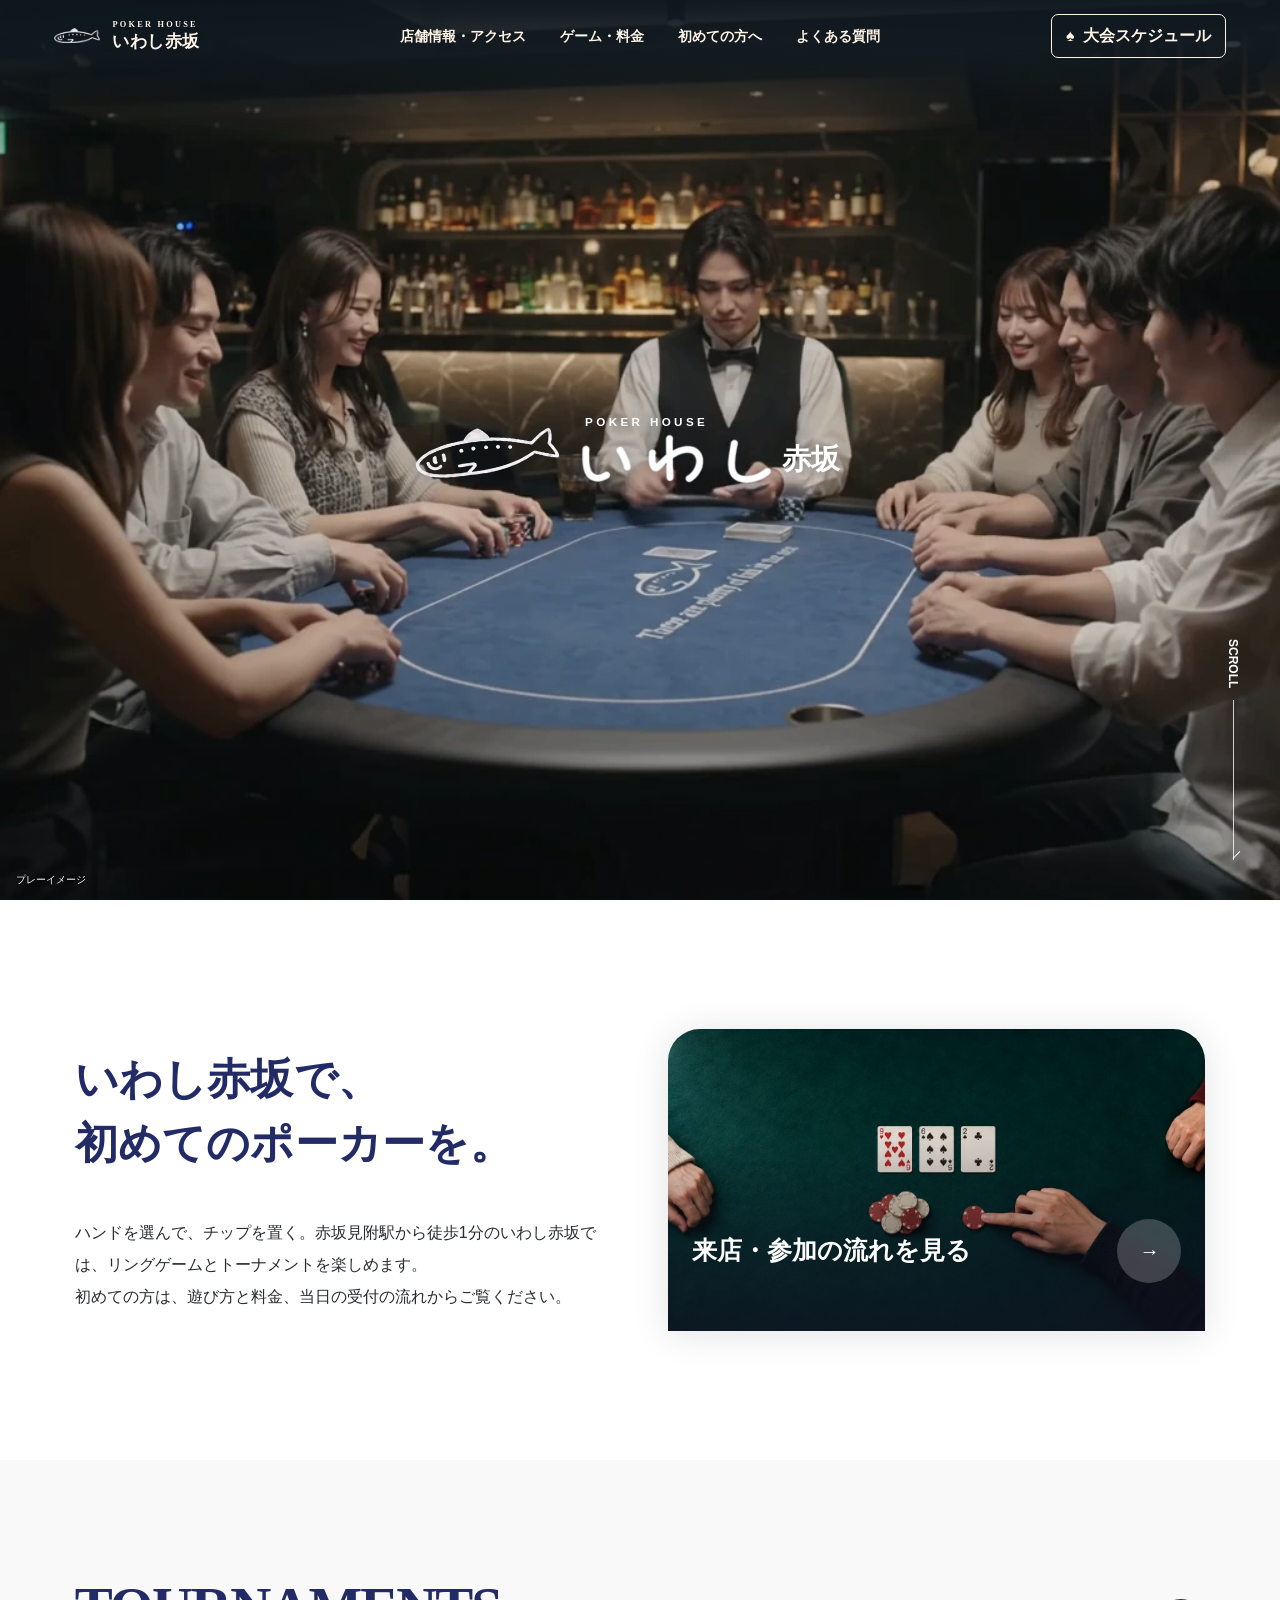
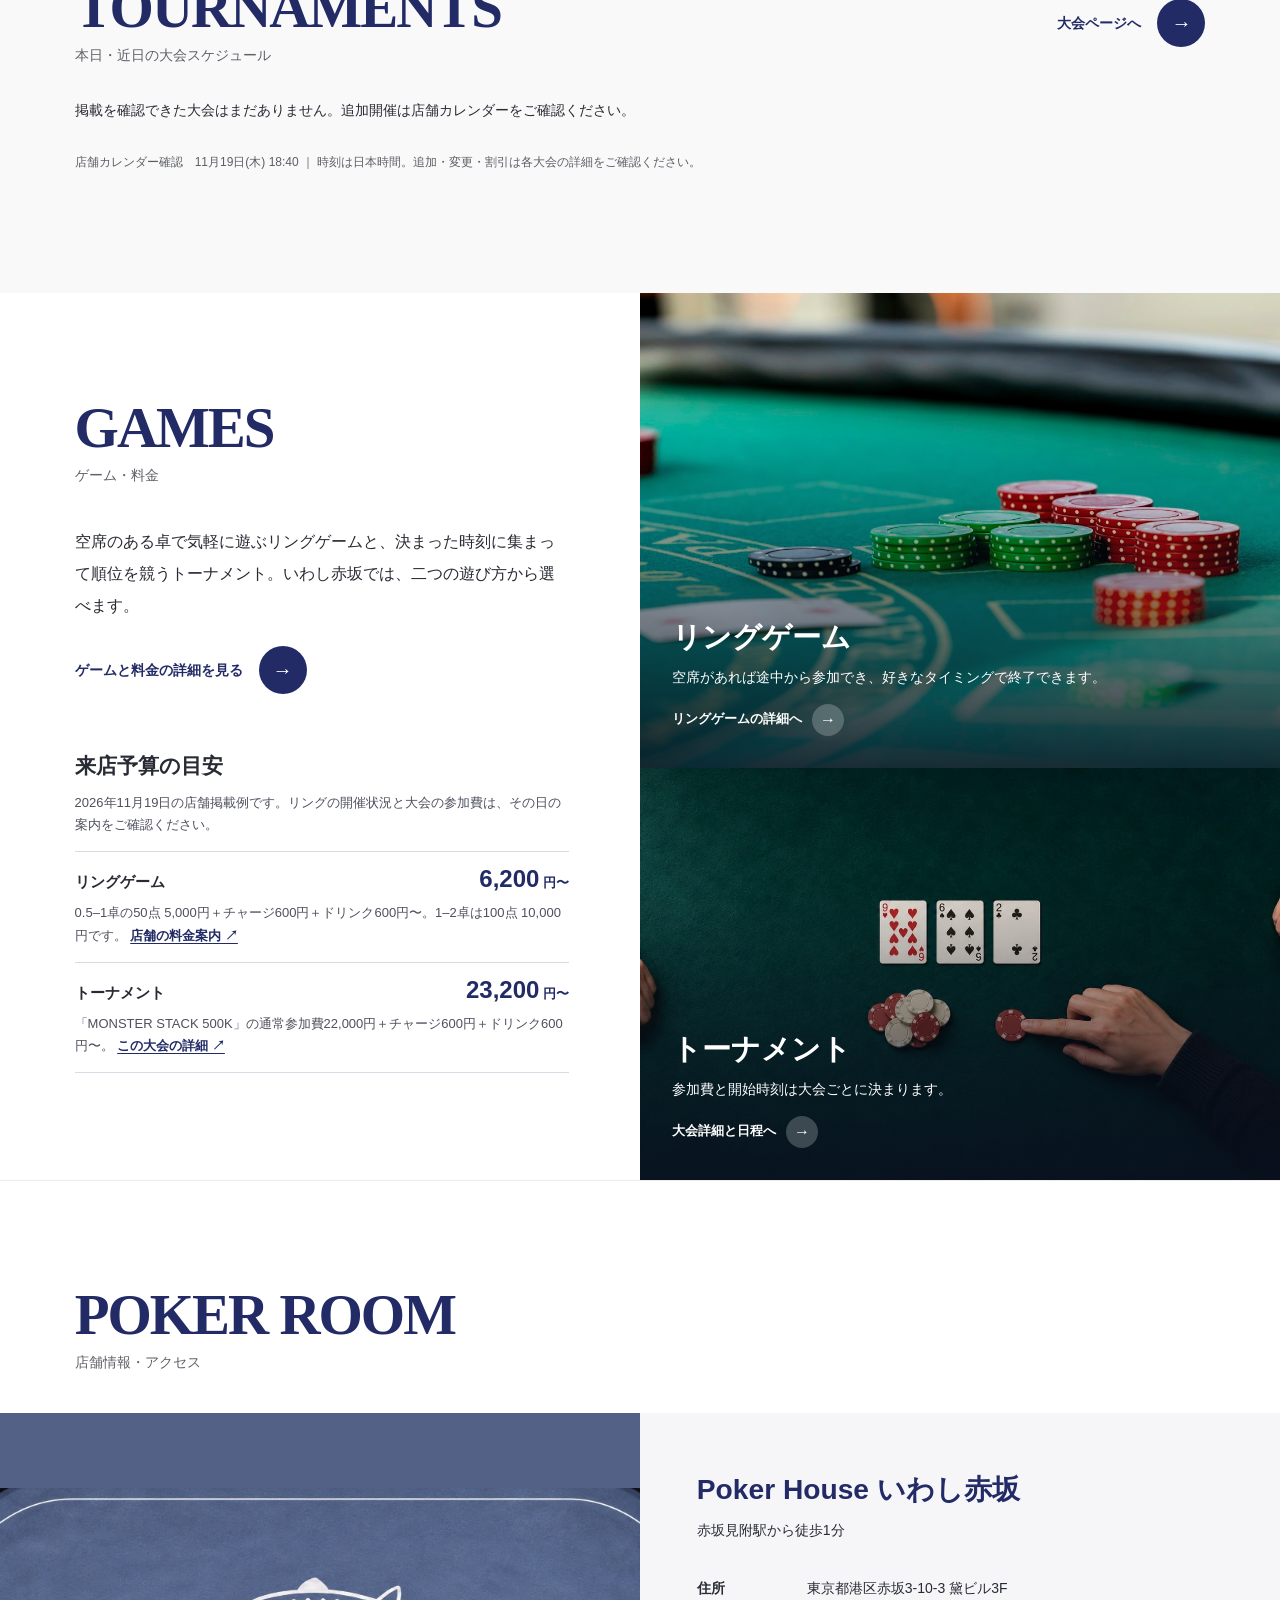
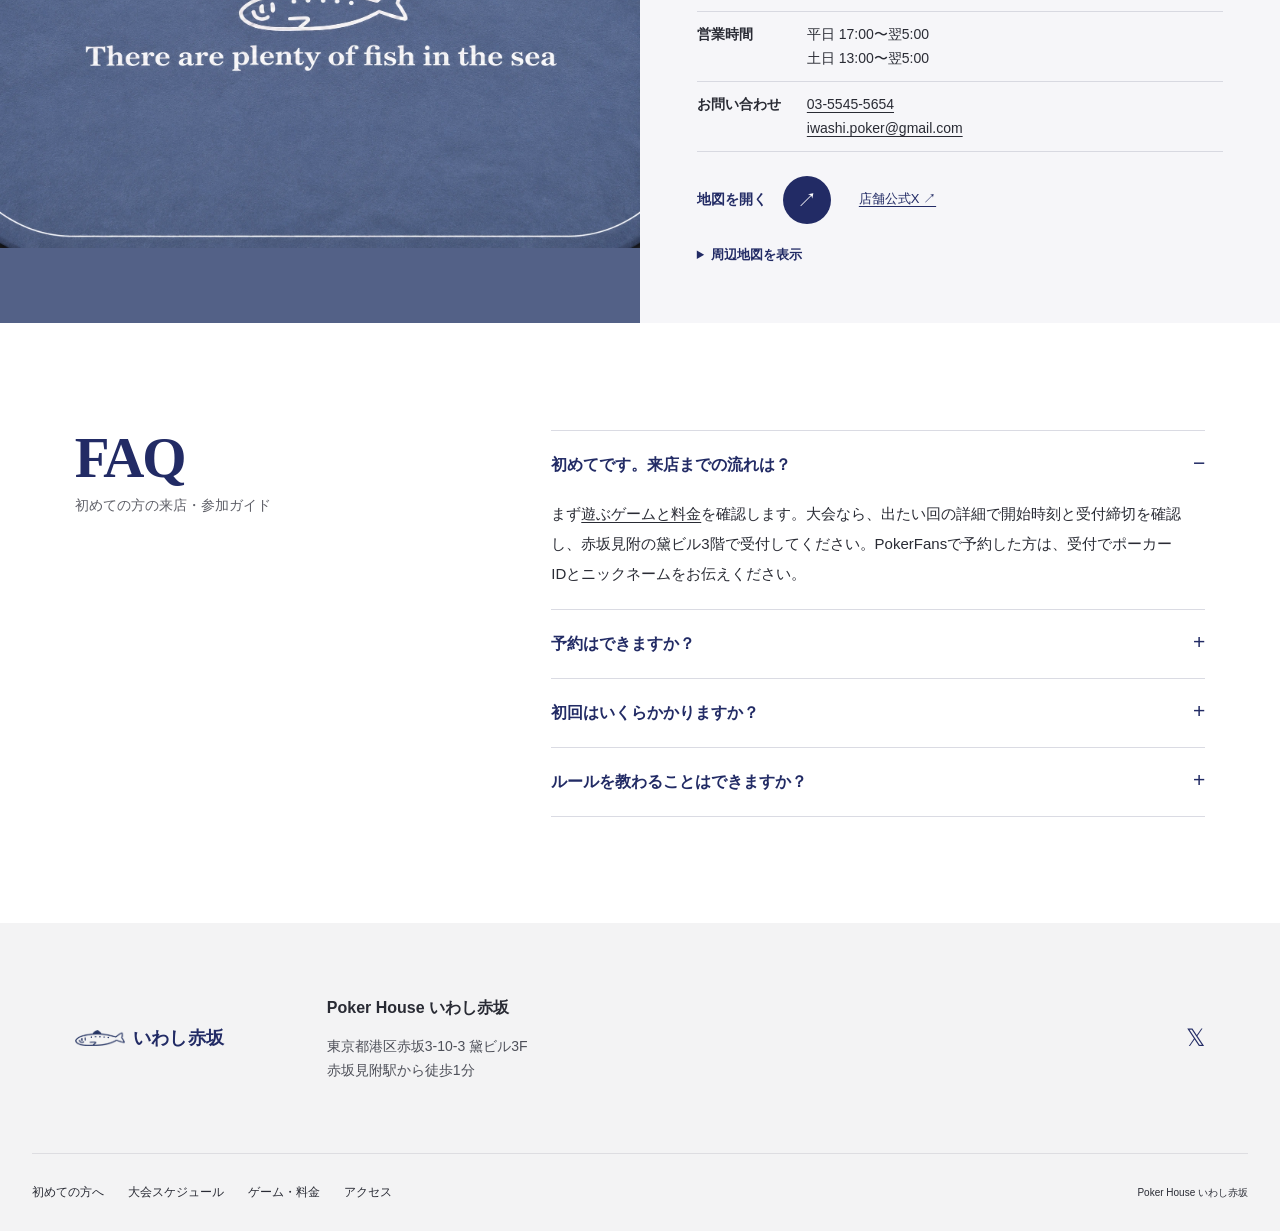
==== commit d221fed9: "Add dedicated visitor and poker game pages" ====
--- a/index.html
+++ b/index.html
@@ -11,7 +11,7 @@
   <link rel="stylesheet" href="style.css?v=gradient-header">
   <link rel="stylesheet" href="calendar.css?v=table">
   <link rel="stylesheet" href="games.css?v=table">
-  <script src="site.js?v=gradient-header" defer></script>
+  <script src="site.js?v=detail-pages" defer></script>
   <script src="schedule.js?v=table" defer></script>
 </head>
 <body>
@@ -19,21 +19,21 @@
   <header class="masthead">
     <a href="#main" class="small-brand" aria-label="いわし赤坂 トップ"><img src="assets/fish-print.png" width="445" height="143" alt=""><span class="masthead-wordmark"><small lang="en">POKER HOUSE</small><span>いわし赤坂</span></span></a>
     <nav class="top-links" aria-label="ヘッダーナビゲーション">
-      <a href="#visit">店舗情報・アクセス</a>
-      <a href="#games">ゲーム・料金</a>
-      <a href="#first-visit">初めての方へ</a>
-      <a href="#guide">よくある質問</a>
+      <a href="access.html">店舗情報・アクセス</a>
+      <a href="games.html">ゲーム・料金</a>
+      <a href="beginner.html">初めての方へ</a>
+      <a href="faq.html">よくある質問</a>
     </nav>
-    <a class="header-schedule" href="#schedule" aria-label="大会スケジュール">
+    <a class="header-schedule" href="tournaments.html" aria-label="大会スケジュール">
       <span aria-hidden="true">♠</span><span class="schedule-full">大会スケジュール</span><span class="schedule-short">大会</span>
     </a>
     <button class="menu-toggle" aria-expanded="false" aria-controls="mobile-menu" aria-label="メニューを開く"><span></span><span></span><span></span></button>
     <nav id="mobile-menu" class="mobile-menu" aria-label="メインメニュー" hidden>
-      <a class="menu-item" href="#visit"><span lang="en">POKER ROOM</span><small>店舗情報・アクセス</small></a>
-      <a class="menu-item" href="#games"><span lang="en">GAMES</span><small>ゲーム・料金</small></a>
-      <a class="menu-item" href="#first-visit"><span lang="en">FIRST VISIT</span><small>初めての方へ</small></a>
-      <a class="menu-item" href="#guide"><span lang="en">FAQ</span><small>よくある質問</small></a>
-      <a class="primary-link" href="#schedule">大会スケジュール</a>
+      <a class="menu-item" href="access.html"><span lang="en">POKER ROOM</span><small>店舗情報・アクセス</small></a>
+      <a class="menu-item" href="games.html"><span lang="en">GAMES</span><small>ゲーム・料金</small></a>
+      <a class="menu-item" href="beginner.html"><span lang="en">FIRST VISIT</span><small>初めての方へ</small></a>
+      <a class="menu-item" href="faq.html"><span lang="en">FAQ</span><small>よくある質問</small></a>
+      <a class="primary-link" href="tournaments.html">大会スケジュール</a>
     </nav>
   </header>
 
@@ -59,8 +59,8 @@
           <h2 id="first-title">いわし赤坂で、<br>初めてのポーカーを。</h2>
           <p>ハンドを選んで、チップを置く。赤坂見附駅から徒歩1分のいわし赤坂では、リングゲームとトーナメントを楽しめます。<br>初めての方は、遊び方と料金、当日の受付の流れからご覧ください。</p>
         </div>
-        <div class="photo-stack">
-          <a href="#guide" class="guide-card">
+        <div class="first-visit-photo">
+          <a href="beginner.html" class="guide-card">
             <img src="assets/poker-hero.webp" width="1440" height="810" alt="卓に並ぶカードとチップ">
             <span class="card-caption"><strong>来店・参加の流れを見る</strong><span class="circle-arrow" aria-hidden="true">→</span></span>
           </a>
@@ -73,7 +73,7 @@
           <h2 id="schedule-title" class="english-title" lang="en">Tournaments</h2>
           <p class="jp-label">本日・近日の大会スケジュール</p>
         </div>
-        <a class="round-link calendar-link" href="https://pokerfans.jp/clubs/6134?_lang=ja">店舗カレンダー<span aria-hidden="true" class="circle-arrow">→</span></a>
+        <a class="round-link calendar-link" href="tournaments.html">大会ページへ<span aria-hidden="true" class="circle-arrow">→</span></a>
       </div>
       <p id="calendar-status" class="shell" aria-live="polite"></p>
       <div id="calendar" class="calendar-rail" role="region" aria-label="大会カード" tabindex="0">
@@ -90,24 +90,24 @@
         <h2 class="english-title" id="games-title" lang="en">GAMES</h2>
         <p class="jp-label">ゲーム・料金</p>
         <p class="games-lead">空席のある卓で気軽に遊ぶリングゲームと、決まった時刻に集まって順位を競うトーナメント。いわし赤坂では、二つの遊び方から選べます。</p>
-        <a class="round-link" href="#fees">来店にかかる料金を見る<span class="circle-arrow" aria-hidden="true">→</span></a>
+        <a class="round-link" href="games.html">ゲームと料金の詳細を見る<span class="circle-arrow" aria-hidden="true">→</span></a>
       </div>
 
       <div class="game-photos">
-        <a class="game-photo" href="#fees">
+        <a class="game-photo" href="ring-game.html">
           <img src="assets/poker-table.jpg" loading="lazy" alt="" width="1240" height="840">
           <div class="game-photo-text">
             <h3>リングゲーム</h3>
             <p>空席があれば途中から参加でき、好きなタイミングで終了できます。</p>
-            <span class="game-photo-action">料金の内訳へ<span aria-hidden="true">→</span></span>
+            <span class="game-photo-action">リングゲームの詳細へ<span aria-hidden="true">→</span></span>
           </div>
         </a>
-        <a class="game-photo" href="#schedule">
+        <a class="game-photo" href="tournaments.html">
           <img src="assets/poker-hero.webp" loading="lazy" alt="" width="1440" height="810">
           <div class="game-photo-text">
             <h3>トーナメント</h3>
             <p>参加費と開始時刻は大会ごとに決まります。</p>
-            <span class="game-photo-action">大会日程へ<span aria-hidden="true">→</span></span>
+            <span class="game-photo-action">大会詳細と日程へ<span aria-hidden="true">→</span></span>
           </div>
         </a>
       </div>
@@ -150,9 +150,9 @@
       <div class="shell guide-layout">
         <div><h2 id="guide-title" class="english-title" lang="en">FAQ</h2><p class="jp-label">初めての方の来店・参加ガイド</p></div>
         <div class="questions">
-          <details open><summary>初めてです。来店までの流れは？</summary><p>まず<a href="#games">遊ぶゲームと料金</a>を確認します。大会なら、出たい回の詳細で開始時刻と受付締切を確認し、赤坂見附の黛ビル3階で受付してください。PokerFansで予約した方は、受付でポーカーIDとニックネームをお伝えください。</p></details>
+          <details open><summary>初めてです。来店までの流れは？</summary><p>まず<a href="games.html">遊ぶゲームと料金</a>を確認します。大会なら、出たい回の詳細で開始時刻と受付締切を確認し、赤坂見附の黛ビル3階で受付してください。PokerFansで予約した方は、受付でポーカーIDとニックネームをお伝えください。</p></details>
           <details><summary>予約はできますか？</summary><p>大会は各回の公式ページにある「参加予約」から申し込めます。リングゲームの当日の空席は、来店前に<a href="tel:+81355455654">店舗へお電話ください</a>。</p></details>
-          <details><summary>初回はいくらかかりますか？</summary><p>リングゲームは50点の購入、チャージ、ドリンクで6,200円からの掲載例があります。大会の参加費は各回で変わります。<a href="#fees">料金の内訳</a>と<a href="#schedule">参加予定の大会</a>をご確認ください。</p></details>
+          <details><summary>初回はいくらかかりますか？</summary><p>リングゲームは50点の購入、チャージ、ドリンクで6,200円からの掲載例があります。大会の参加費は各回で変わります。<a href="ring-game.html#fees">料金の内訳</a>と<a href="tournaments.html">参加予定の大会</a>をご確認ください。</p></details>
           <details><summary>ルールを教わることはできますか？</summary><p>初心者講習の実施日や所要時間は、来店希望日を添えて<a href="mailto:iwashi.poker@gmail.com">店舗へお問い合わせください</a>。</p></details>
         </div>
       </div>
@@ -164,7 +164,7 @@
       <div><strong>Poker House いわし赤坂</strong><p>東京都港区赤坂3-10-3 黛ビル3F<br>赤坂見附駅から徒歩1分</p></div>
       <a href="https://x.com/iwashi_poker" class="social-link" aria-label="いわし赤坂 公式X">𝕏</a>
     </div>
-    <div class="foot-bottom"><nav aria-label="フッターナビゲーション"><a href="#first-visit">初めての方へ</a><a href="#schedule">大会スケジュール</a><a href="#games">ゲーム・料金</a><a href="#visit">アクセス</a></nav><small>Poker House いわし赤坂</small></div>
+    <div class="foot-bottom"><nav aria-label="フッターナビゲーション"><a href="beginner.html">初めての方へ</a><a href="tournaments.html">大会スケジュール</a><a href="games.html">ゲーム・料金</a><a href="access.html">アクセス</a></nav><small>Poker House いわし赤坂</small></div>
   </footer>
 </body>
 </html>
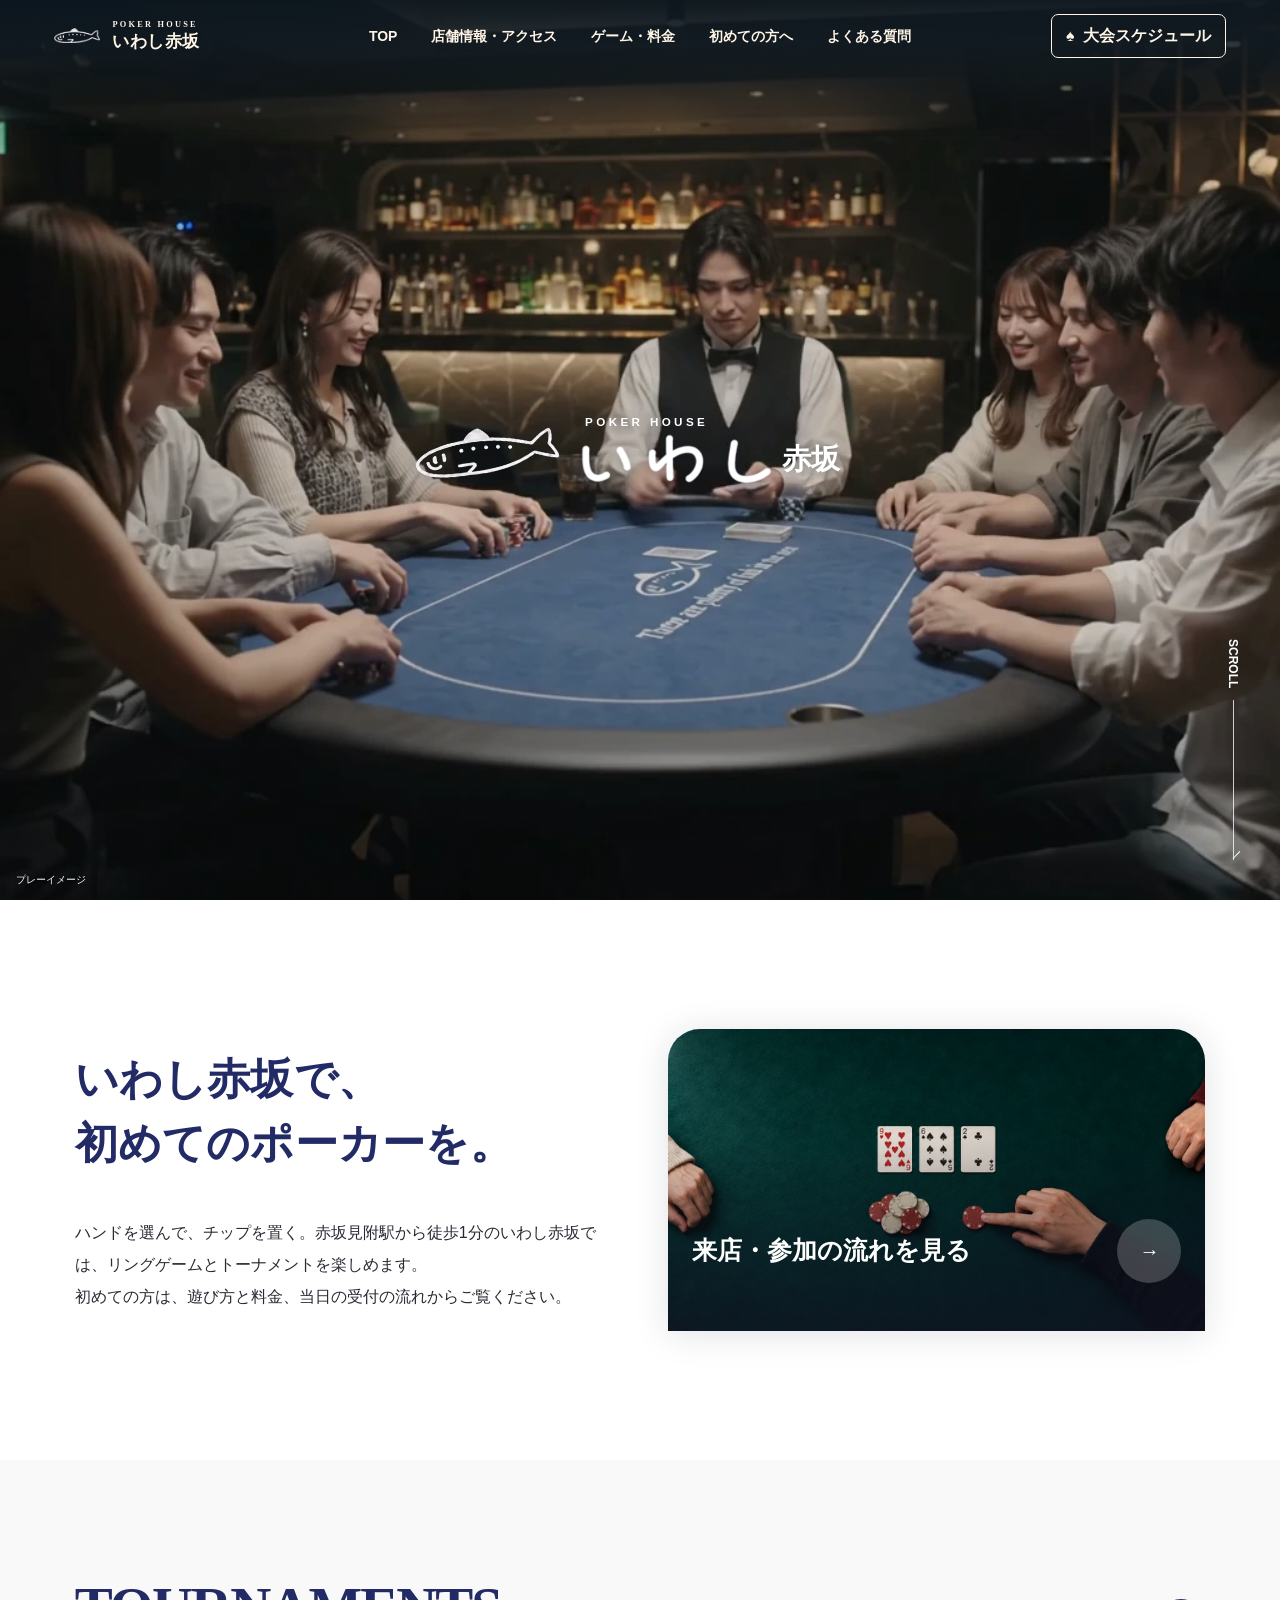
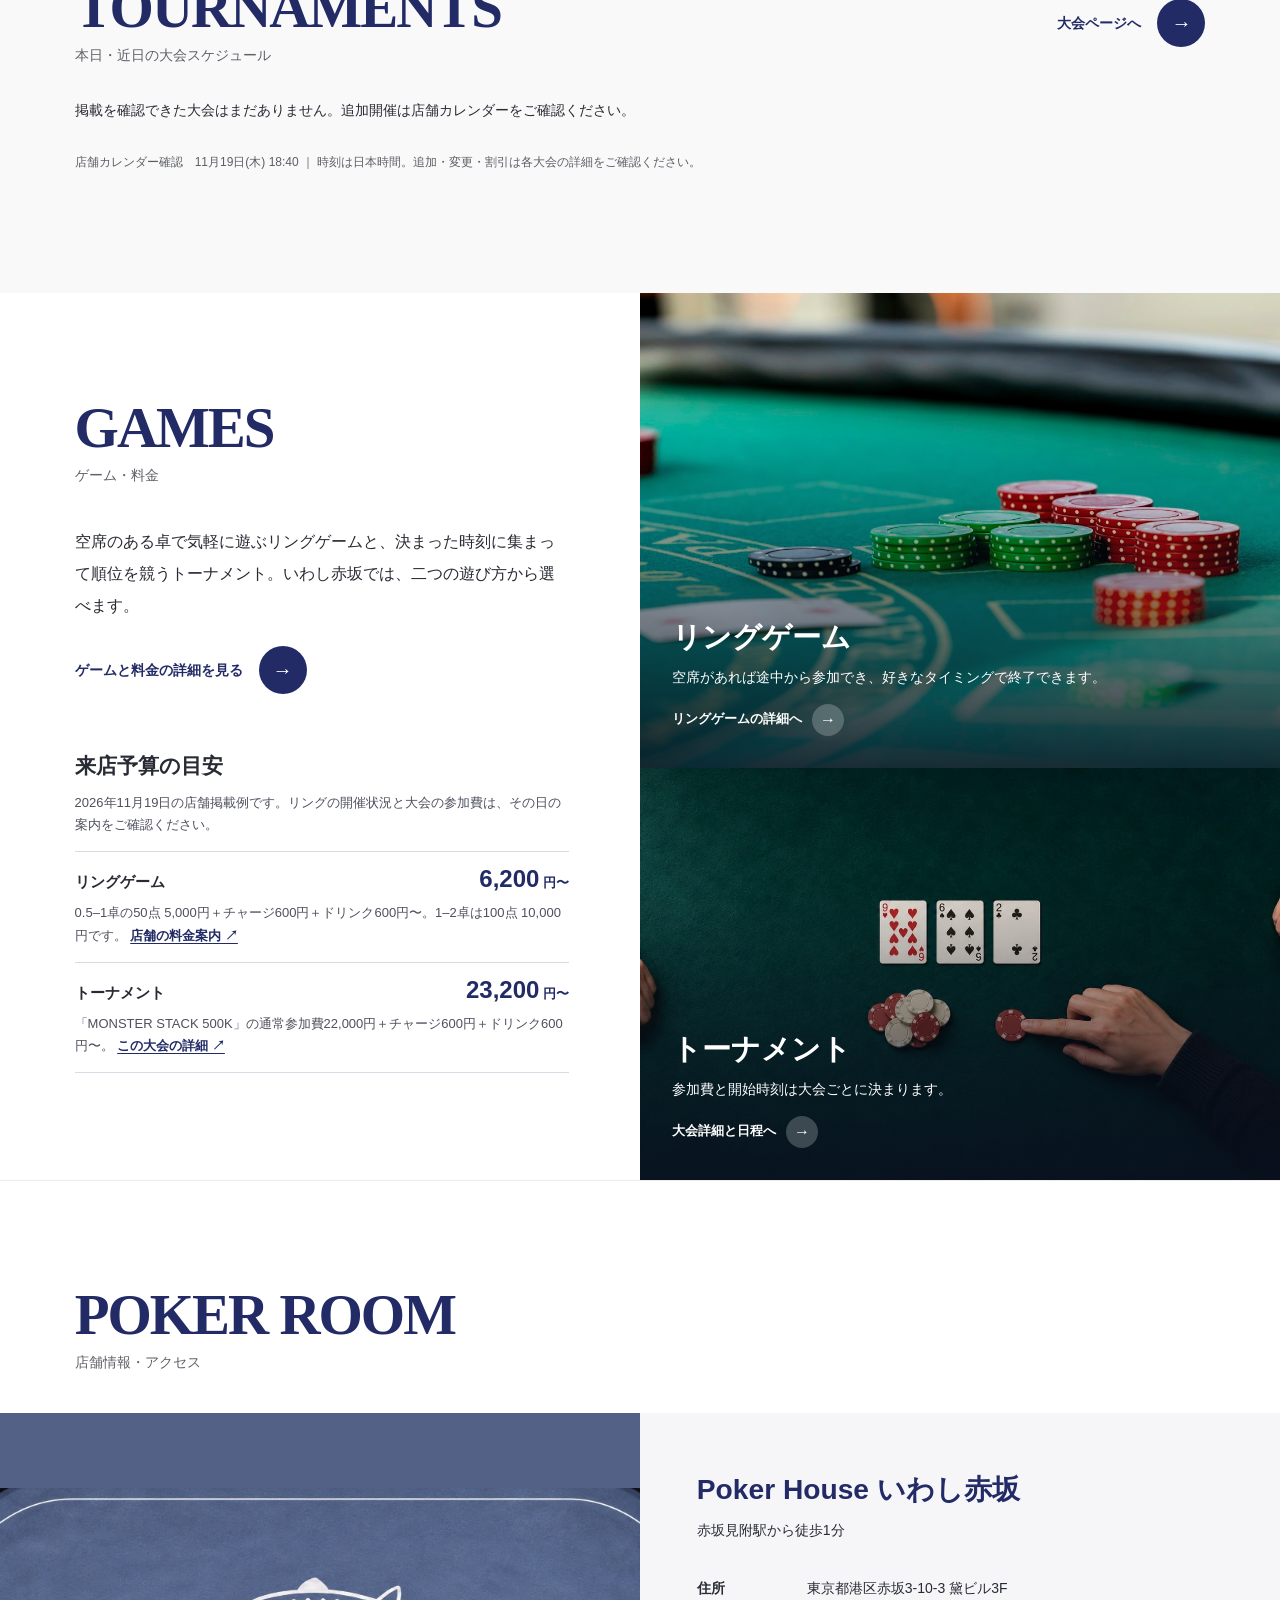
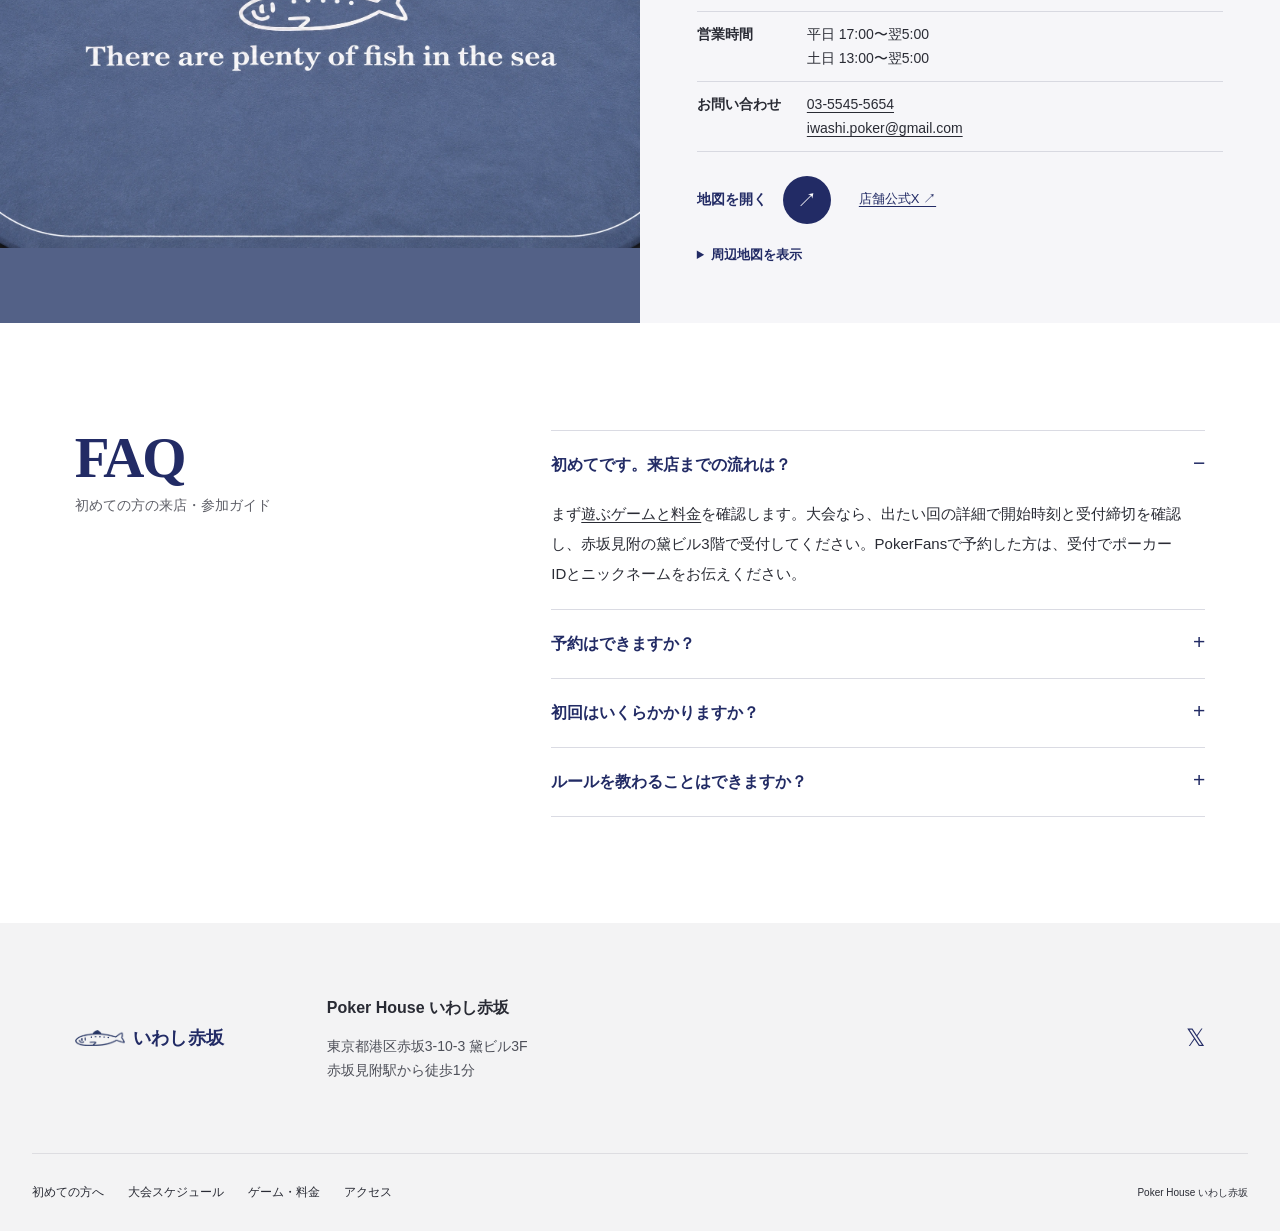
==== commit a6ca42cd: "Add TOP to the primary navigation" ====
--- a/index.html
+++ b/index.html
@@ -19,6 +19,7 @@
   <header class="masthead">
     <a href="#main" class="small-brand" aria-label="いわし赤坂 トップ"><img src="assets/fish-print.png" width="445" height="143" alt=""><span class="masthead-wordmark"><small lang="en">POKER HOUSE</small><span>いわし赤坂</span></span></a>
     <nav class="top-links" aria-label="ヘッダーナビゲーション">
+      <a href="./" aria-current="page" lang="en">TOP</a>
       <a href="access.html">店舗情報・アクセス</a>
       <a href="games.html">ゲーム・料金</a>
       <a href="beginner.html">初めての方へ</a>
@@ -29,6 +30,7 @@
     </a>
     <button class="menu-toggle" aria-expanded="false" aria-controls="mobile-menu" aria-label="メニューを開く"><span></span><span></span><span></span></button>
     <nav id="mobile-menu" class="mobile-menu" aria-label="メインメニュー" hidden>
+      <a class="menu-item" href="./" aria-current="page"><span lang="en">TOP</span><small>トップページ</small></a>
       <a class="menu-item" href="access.html"><span lang="en">POKER ROOM</span><small>店舗情報・アクセス</small></a>
       <a class="menu-item" href="games.html"><span lang="en">GAMES</span><small>ゲーム・料金</small></a>
       <a class="menu-item" href="beginner.html"><span lang="en">FIRST VISIT</span><small>初めての方へ</small></a>
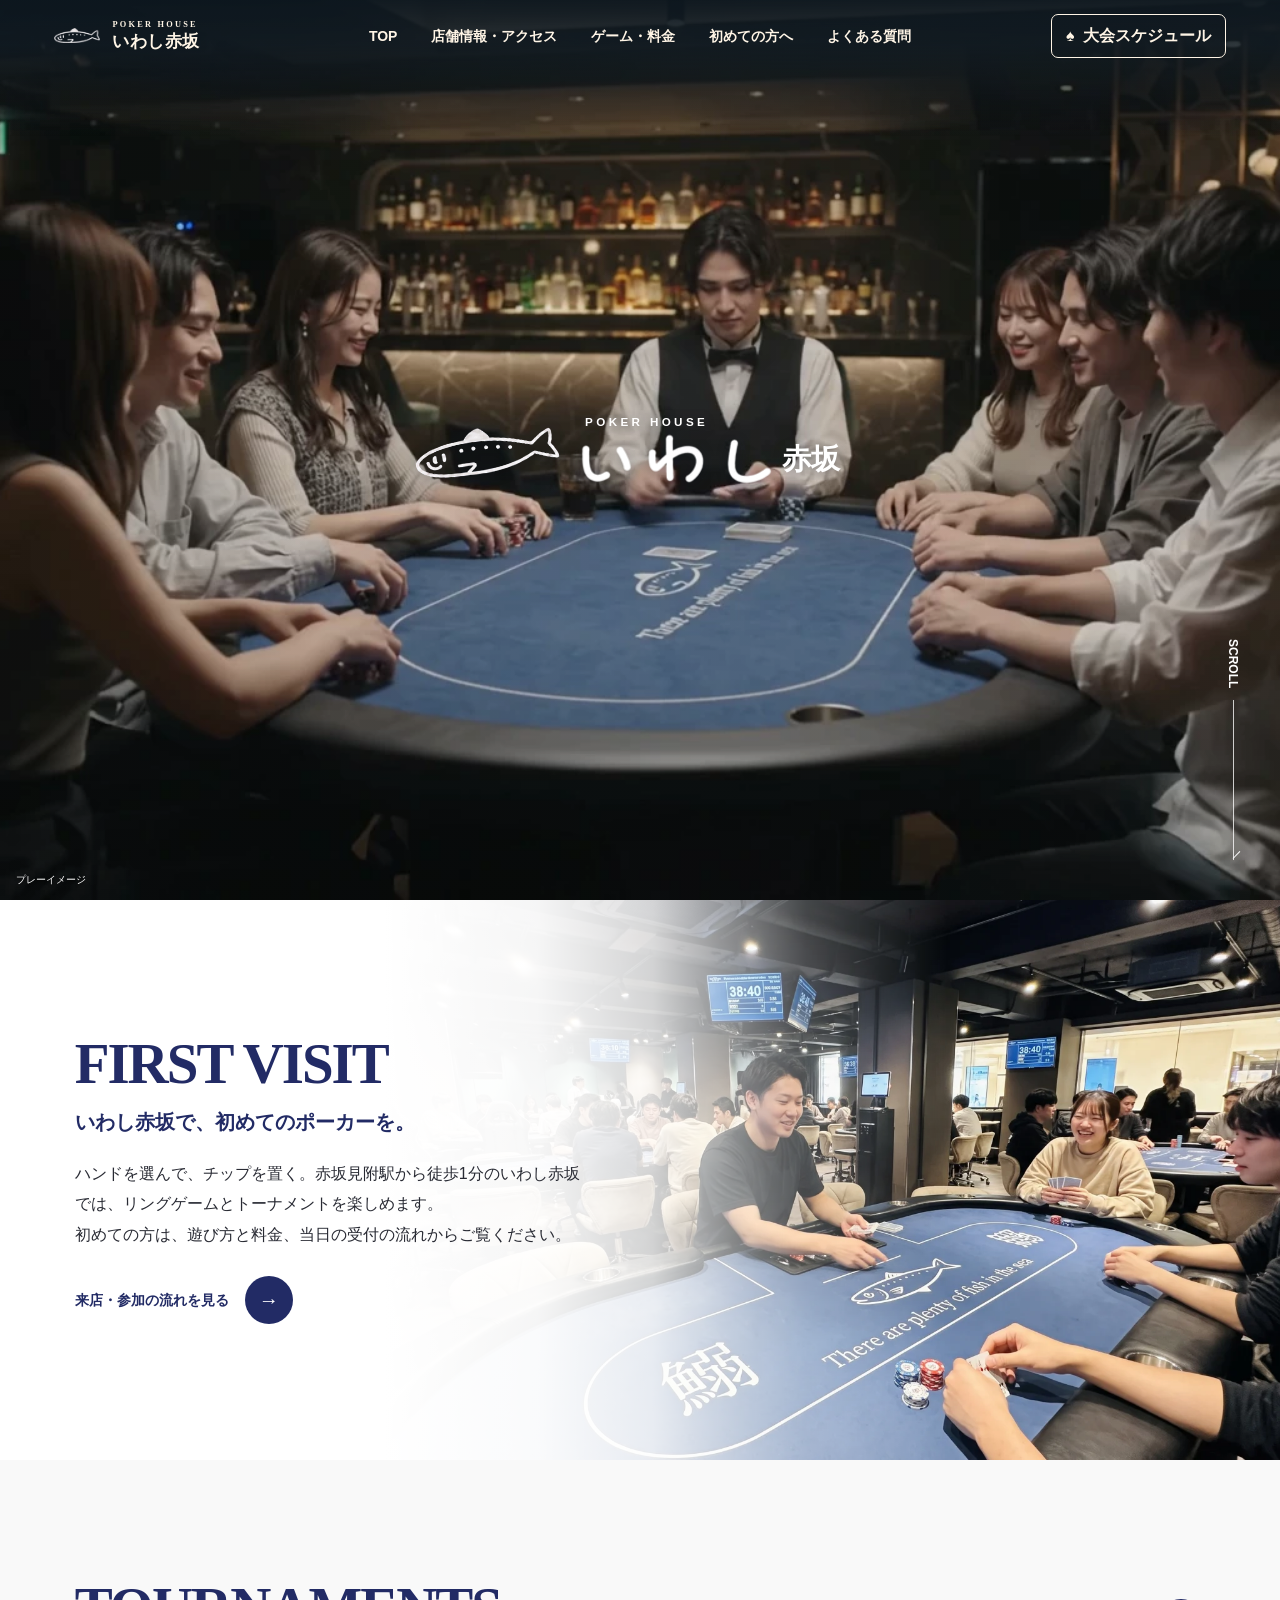
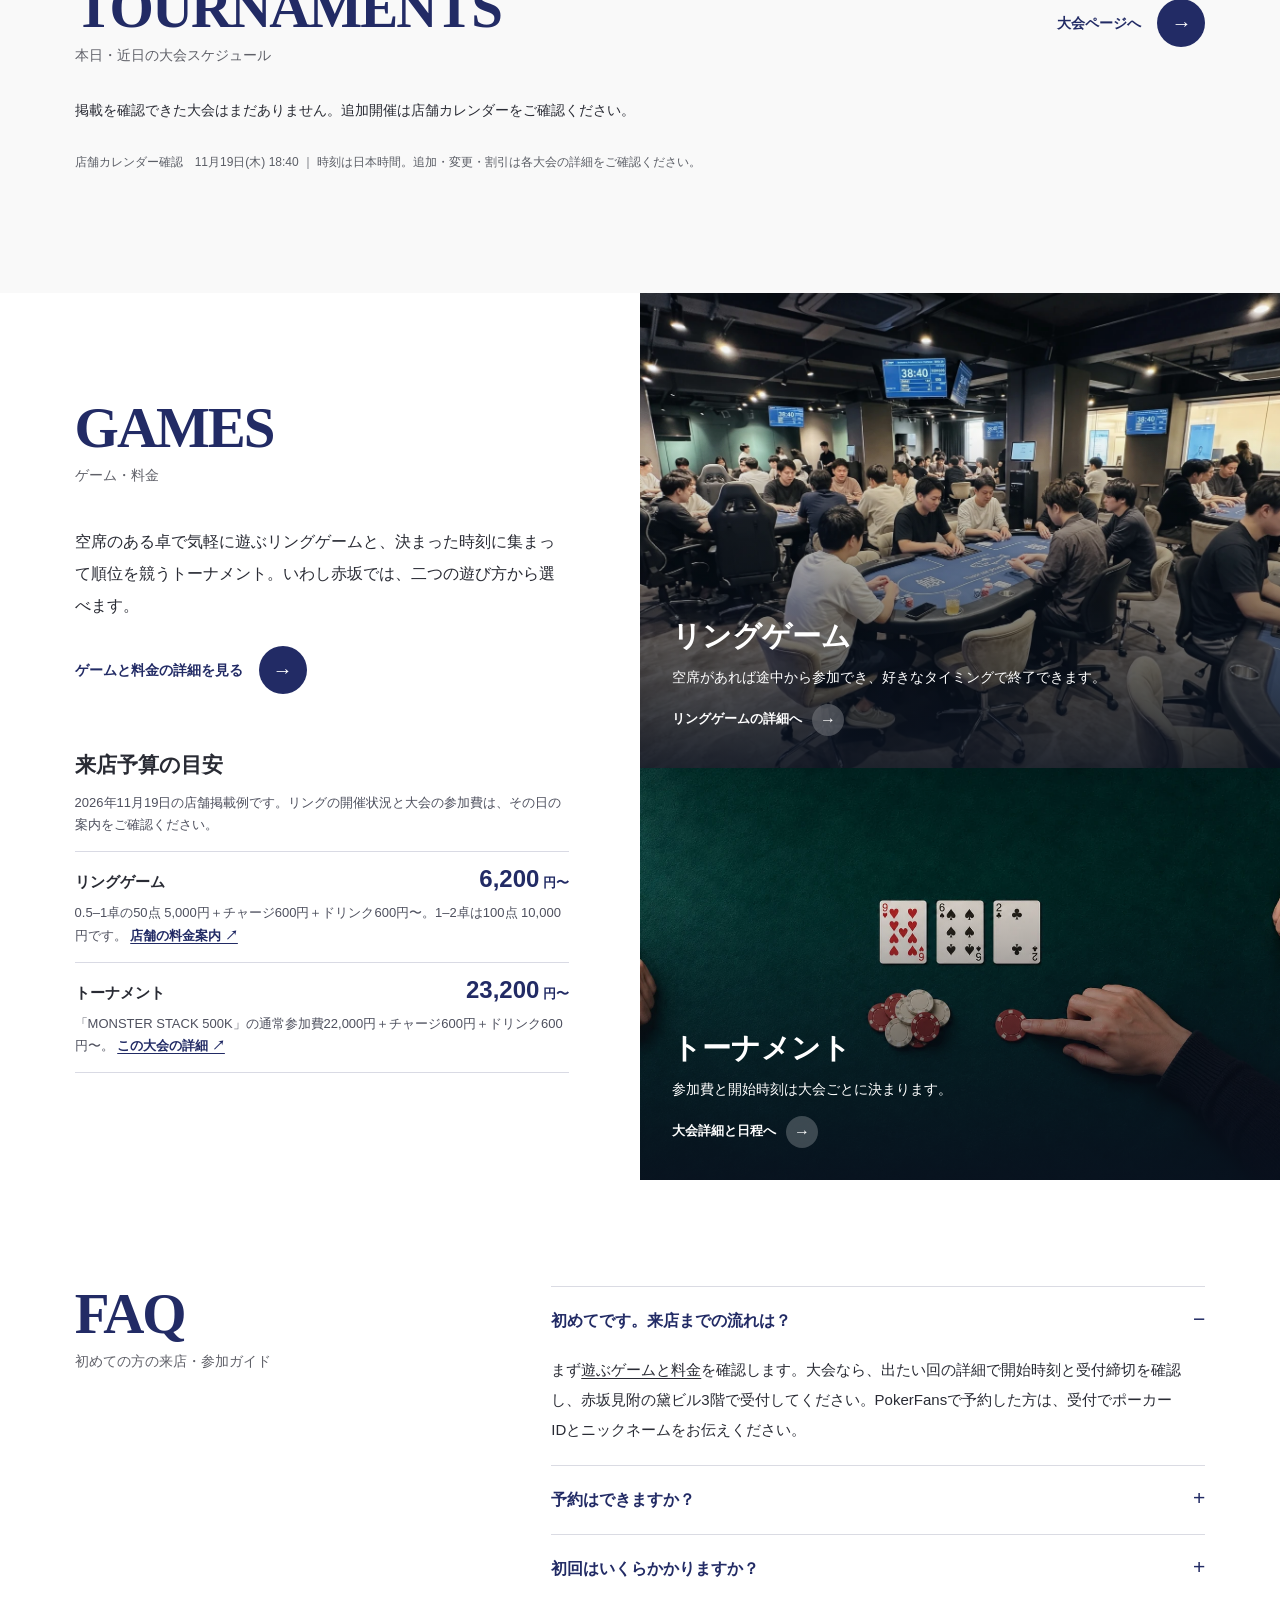
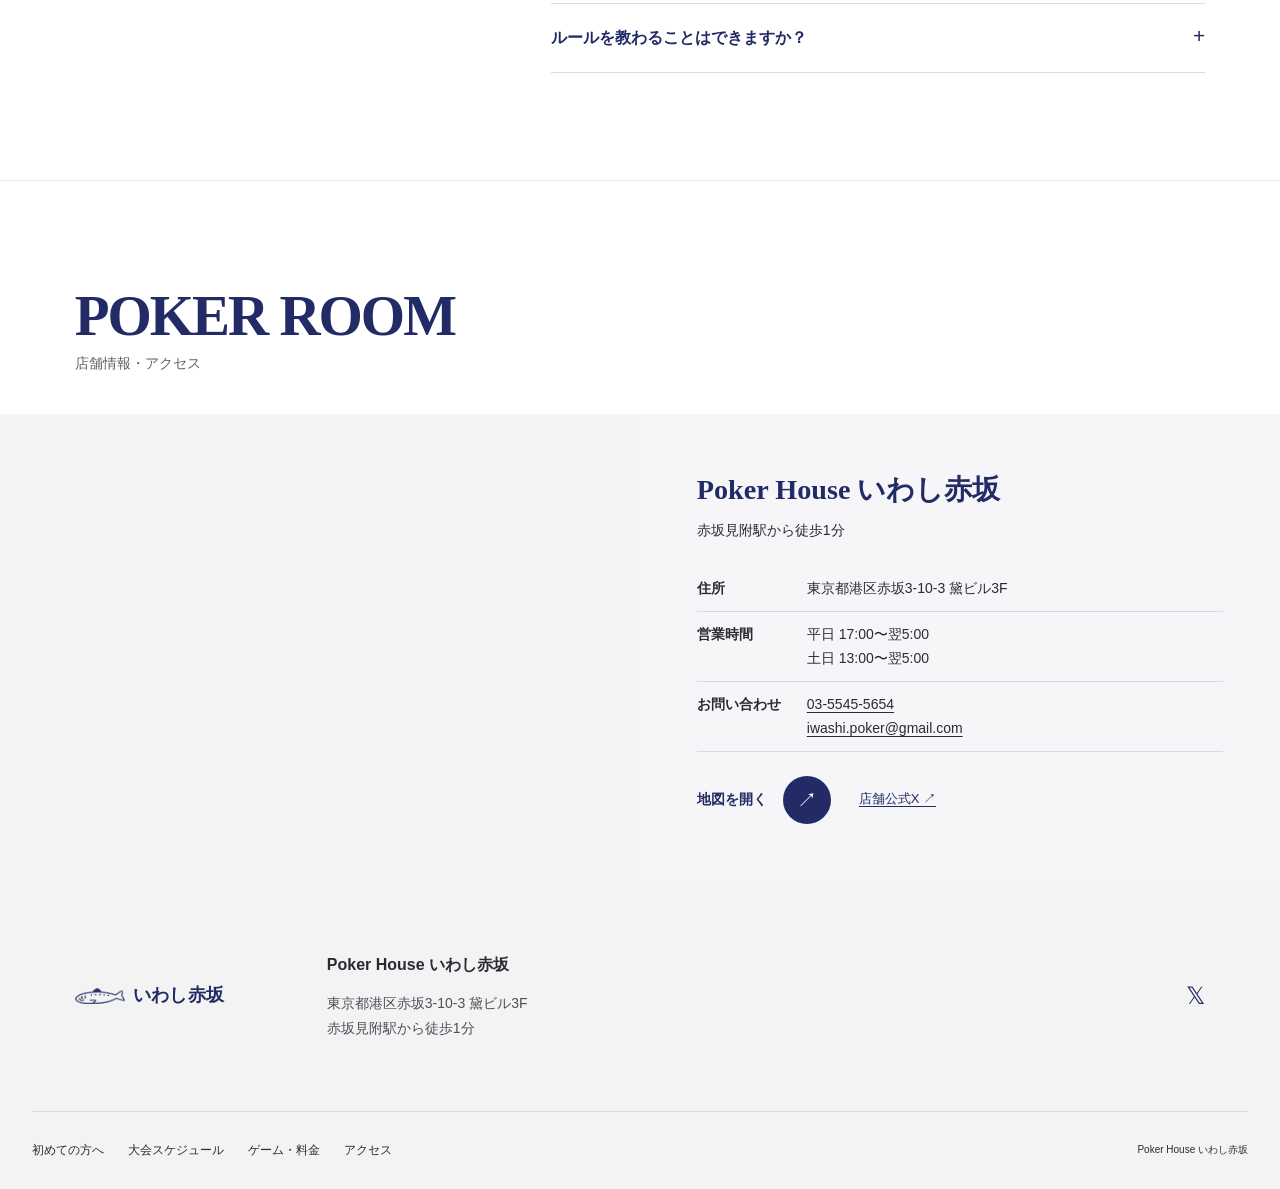
==== commit ed8a441a: "Update Iwashi Akasaka visitor guide" ====
--- a/index.html
+++ b/index.html
@@ -8,8 +8,8 @@
   <title>Poker House いわし赤坂｜赤坂見附のポーカールーム</title>
   <link rel="icon" href="assets/mark.png">
   <link rel="preload" as="image" href="assets/room-hero.webp">
-  <link rel="stylesheet" href="style.css?v=gradient-header">
-  <link rel="stylesheet" href="calendar.css?v=table">
+  <link rel="stylesheet" href="style.css?v=first-visit-background">
+  <link rel="stylesheet" href="calendar.css?v=heading-font">
   <link rel="stylesheet" href="games.css?v=table">
   <script src="site.js?v=detail-pages" defer></script>
   <script src="schedule.js?v=table" defer></script>
@@ -56,16 +56,13 @@
     </section>
 
     <section class="first-visit" id="first-visit" aria-labelledby="first-title">
-      <div class="shell first-layout">
+      <img class="first-visit-background" src="assets/first-visit-room.webp" width="1600" height="894" alt="">
+      <div class="shell">
         <div class="first-copy">
-          <h2 id="first-title">いわし赤坂で、<br>初めてのポーカーを。</h2>
+          <h2 class="english-title" id="first-title" lang="en">FIRST VISIT</h2>
+          <p class="first-tagline">いわし赤坂で、初めてのポーカーを。</p>
           <p>ハンドを選んで、チップを置く。赤坂見附駅から徒歩1分のいわし赤坂では、リングゲームとトーナメントを楽しめます。<br>初めての方は、遊び方と料金、当日の受付の流れからご覧ください。</p>
-        </div>
-        <div class="first-visit-photo">
-          <a href="beginner.html" class="guide-card">
-            <img src="assets/poker-hero.webp" width="1440" height="810" alt="卓に並ぶカードとチップ">
-            <span class="card-caption"><strong>来店・参加の流れを見る</strong><span class="circle-arrow" aria-hidden="true">→</span></span>
-          </a>
+          <a href="beginner.html" class="round-link">来店・参加の流れを見る<span class="circle-arrow" aria-hidden="true">→</span></a>
         </div>
       </div>
     </section>
@@ -97,7 +94,7 @@
 
       <div class="game-photos">
         <a class="game-photo" href="ring-game.html">
-          <img src="assets/poker-table.jpg" loading="lazy" alt="" width="1240" height="840">
+          <img src="assets/ring-game-joining.webp?v=room" loading="lazy" alt="" width="1800" height="1005">
           <div class="game-photo-text">
             <h3>リングゲーム</h3>
             <p>空席があれば途中から参加でき、好きなタイミングで終了できます。</p>
@@ -131,10 +128,24 @@
         </dl>
       </section>
     </section>
+    <section class="visitor-guide" id="guide" aria-labelledby="guide-title">
+      <div class="shell guide-layout">
+        <div><h2 id="guide-title" class="english-title" lang="en">FAQ</h2><p class="jp-label">初めての方の来店・参加ガイド</p></div>
+        <div class="questions">
+          <details open><summary>初めてです。来店までの流れは？</summary><p>まず<a href="games.html">遊ぶゲームと料金</a>を確認します。大会なら、出たい回の詳細で開始時刻と受付締切を確認し、赤坂見附の黛ビル3階で受付してください。PokerFansで予約した方は、受付でポーカーIDとニックネームをお伝えください。</p></details>
+          <details><summary>予約はできますか？</summary><p>大会は各回の公式ページにある「参加予約」から申し込めます。リングゲームの当日の空席は、来店前に<a href="tel:+81355455654">店舗へお電話ください</a>。</p></details>
+          <details><summary>初回はいくらかかりますか？</summary><p>リングゲームは50点の購入、チャージ、ドリンクで6,200円からの掲載例があります。大会の参加費は各回で変わります。<a href="ring-game.html#fees">料金の内訳</a>と<a href="tournaments.html">参加予定の大会</a>をご確認ください。</p></details>
+          <details><summary>ルールを教わることはできますか？</summary><p>初心者講習の実施日や所要時間は、来店希望日を添えて<a href="mailto:iwashi.poker@gmail.com">店舗へお問い合わせください</a>。</p></details>
+        </div>
+      </div>
+    </section>
+
     <section class="room-section" id="visit" aria-labelledby="room-title">
       <div class="shell room-heading"><h2 class="english-title" lang="en" id="room-title">POKER ROOM</h2><p class="jp-label">店舗情報・アクセス</p></div>
       <div class="room-layout">
-        <div class="room-visual"><img src="assets/blue-poker-table.webp" width="1672" height="941" loading="lazy" alt="白いいわしと英文が印刷された青いポーカーテーブル"></div>
+        <div class="room-map-panel">
+          <iframe loading="lazy" title="Google マップで見る いわし赤坂の周辺地図" src="https://maps.google.com/maps?q=東京都港区赤坂3-10-3黛ビル&amp;z=17&amp;output=embed" referrerpolicy="no-referrer-when-downgrade" allowfullscreen></iframe>
+        </div>
         <div class="room-info">
           <h3>Poker House いわし赤坂</h3><p>赤坂見附駅から徒歩1分</p>
           <dl>
@@ -143,19 +154,6 @@
             <div><dt>お問い合わせ</dt><dd><a href="tel:+81355455654">03-5545-5654</a><br><a href="mailto:iwashi.poker@gmail.com">iwashi.poker@gmail.com</a></dd></div>
           </dl>
           <div class="room-actions"><a class="round-link" href="https://www.google.com/maps/search/?api=1&amp;query=東京都港区赤坂3-10-3+黛ビル">地図を開く<span class="circle-arrow" aria-hidden="true">↗</span></a><a href="https://x.com/iwashi_poker">店舗公式X ↗</a></div>
-          <details class="room-map"><summary>周辺地図を表示</summary><iframe loading="lazy" title="赤坂見附駅近く、黛ビルの地図" src="https://maps.google.com/maps?q=東京都港区赤坂3-10-3黛ビル&amp;z=17&amp;output=embed" referrerpolicy="no-referrer-when-downgrade"></iframe></details>
-        </div>
-      </div>
-    </section>
-
-    <section class="visitor-guide" id="guide" aria-labelledby="guide-title">
-      <div class="shell guide-layout">
-        <div><h2 id="guide-title" class="english-title" lang="en">FAQ</h2><p class="jp-label">初めての方の来店・参加ガイド</p></div>
-        <div class="questions">
-          <details open><summary>初めてです。来店までの流れは？</summary><p>まず<a href="games.html">遊ぶゲームと料金</a>を確認します。大会なら、出たい回の詳細で開始時刻と受付締切を確認し、赤坂見附の黛ビル3階で受付してください。PokerFansで予約した方は、受付でポーカーIDとニックネームをお伝えください。</p></details>
-          <details><summary>予約はできますか？</summary><p>大会は各回の公式ページにある「参加予約」から申し込めます。リングゲームの当日の空席は、来店前に<a href="tel:+81355455654">店舗へお電話ください</a>。</p></details>
-          <details><summary>初回はいくらかかりますか？</summary><p>リングゲームは50点の購入、チャージ、ドリンクで6,200円からの掲載例があります。大会の参加費は各回で変わります。<a href="ring-game.html#fees">料金の内訳</a>と<a href="tournaments.html">参加予定の大会</a>をご確認ください。</p></details>
-          <details><summary>ルールを教わることはできますか？</summary><p>初心者講習の実施日や所要時間は、来店希望日を添えて<a href="mailto:iwashi.poker@gmail.com">店舗へお問い合わせください</a>。</p></details>
         </div>
       </div>
     </section>
--- a/style.css
+++ b/style.css
@@ -4,7 +4,7 @@
   --ink: #292b34;
   --shell: 1272px;
   --gutter: clamp(24px, 5.83vw, 84px);
-  --display: Copperplate, "Copperplate Gothic Bold", Georgia, serif;
+  --display: Copperplate, "Copperplate Gothic Bold", Georgia, "Hiragino Mincho ProN", "Yu Mincho", "Noto Serif CJK JP", "Noto Serif JP", serif;
   font-family: "Hiragino Kaku Gothic ProN", "Hiragino Sans", "Yu Gothic", Meiryo, sans-serif;
   color: var(--ink);
   background: #fff;
@@ -13,6 +13,7 @@
 *, *::before, *::after { box-sizing: border-box; }
 body, h1, h2, h3, h4, p, dl, dd, ol, ul, figure { margin: 0; }
 body { line-height: 1.75; }
+:where(h1, h2, h3, h4, h5, h6, .questions summary) { font-family: var(--display); }
 img { display: block; max-width: 100%; }
 a { color: inherit; text-underline-offset: .23em; }
 button { font: inherit; color: inherit; cursor: pointer; }
@@ -100,36 +101,59 @@
 .film-utility small { font-size: 10px; color: white; text-shadow: 0 1px 3px #000; }
 .film-control { display: grid; place-items: center; padding: 0; width: 34px; height: 34px; border: 1px solid #ffffff82; border-radius: 50%; color: white; background: #13162057; font: 600 14px/1 Arial,sans-serif; }
 .film-control[hidden] { display: none; }
-.room-map { margin-top: 20px; font-size: 13px; color: var(--accent); }
-.room-map summary { cursor: pointer; font-weight: 600; }
-.room-map iframe { display: block; width: 100%; height: 240px; margin-top: 12px; border: 0; }
 .menu-item { display: grid; justify-items: start; gap: 8px; color: inherit; text-decoration: none; }
 .menu-item span { font: 750 clamp(16px,1.39vw,20px)/1 Arial, sans-serif; letter-spacing: -.025em; }
 .menu-item small { font-size: 12px; font-weight: 600; line-height: 1.2; }
 #main:focus { outline: none; }
 
 /* First visit */
-.first-visit { overflow: hidden; }
-.first-layout { display: grid; grid-template-columns: 1fr 1fr; gap: clamp(32px,4.45vw,64px); min-height: 560px; align-items: center; }
-.first-copy { padding-block: 60px; }
-.first-copy h2 { color: var(--accent); font-weight: 700; font-size: clamp(30px,3.34vw,48px); line-height: 1.5; letter-spacing: .005em; }
-.first-copy p { margin-top: clamp(24px,3.33vw,48px); line-height: 2; }
-.photo-stack { position: relative; isolation: isolate; align-self: end; height: 440px; }
-.photo-stack::before, .photo-stack::after { content: ""; position: absolute; inset: -20px 40px auto; z-index: -2; height: 100px; border-radius: 32px 32px 0 0; background: center 65% / cover url("assets/blue-poker-table.webp"); box-shadow: 0 -5px 25px #17172212; }
-.photo-stack::after { inset: -10px 20px auto; z-index: -1; background-image: url("assets/poker-table.jpg"); }
-.guide-card { display: block; position: relative; overflow: hidden; height: calc(100% + 24px); border-radius: 32px 32px 0 0; color: #fff; box-shadow: 0 3px 35px #191f3321; }
-.guide-card img { width: 100%; height: 100%; object-fit: cover; transition: transform .45s ease; }
-.guide-card:hover img { transform: scale(1.035); }
-.card-caption { position: absolute; inset: auto 0 0; display: flex; gap: 8px; align-items: center; justify-content: space-between; padding: 80px 24px 48px; background: linear-gradient(transparent,#101423bc); }
-.card-caption strong { font-size: clamp(19px,1.94vw,28px); line-height: 1.4; }
-.card-caption .circle-arrow { width: 64px; height: 64px; flex-shrink: 0; background: #ffffff36; backdrop-filter: blur(10px); }
+.first-visit {
+  position: relative;
+  isolation: isolate;
+  display: grid;
+  align-content: center;
+  min-height: 560px;
+  padding-block: clamp(64px, 7vw, 104px);
+  background: #fff;
+}
+.first-visit-background {
+  position: absolute;
+  z-index: -2;
+  inset: 0 0 0 auto;
+  width: 72%;
+  height: 100%;
+  object-fit: cover;
+  object-position: 62% center;
+}
+.first-visit::before {
+  content: "";
+  position: absolute;
+  z-index: -1;
+  inset: 0;
+  pointer-events: none;
+  background: linear-gradient(90deg, #fff 30%, rgb(255 255 255 / 96%) 42%, rgb(255 255 255 / 82%) 51%, rgb(255 255 255 / 26%) 63%, transparent 74%);
+}
+.first-copy { max-width: min(32rem, 49%); }
+.first-copy p { margin-top: 20px; line-height: 1.9; }
+.first-copy .first-tagline { margin-top: 14px; color: var(--accent); font-size: clamp(17px, 1.55vw, 22px); font-weight: 700; line-height: 1.6; }
+.first-copy .round-link { margin-top: 26px; min-height: 44px; }
 
 /* Room, visit questions and footer */
 .room-section { border-top: 1px solid #ececf1; }
 .room-heading { padding-block: clamp(72px,8.33vw,120px) 40px; }
 .room-layout { display: grid; grid-template-columns: 1fr 1fr; }
-.room-visual { background: #536187; display: grid; align-items: center; overflow: hidden; }
-.room-visual img { width: 100%; height: auto; }
+.room-map-panel {
+  position: relative;
+  min-height: clamp(320px, 36vw, 500px);
+  background: #f3f4f6;
+}
+.room-map-panel iframe {
+  position: absolute;
+  inset: 0;
+  width: 100%;
+  height: 100%;
+  border: 0;
+}
 .room-info { padding: clamp(32px,4.44vw,64px); background: #f6f6f9; }
 .room-info h3 { color: var(--accent); font-size: clamp(21px,2.2vw,32px); line-height: 1.4; }
 .room-info > p { margin-top: 8px; font-size: 14px; }
@@ -189,17 +213,11 @@
   .logo-ja { gap: 5px; }
   .logo-ja span { font-size: 21px; }
   .hero-wordmark { gap: 5px; }
-  .first-layout, .room-layout, .guide-layout { grid-template-columns: 1fr; }
-  .first-layout { padding-block: 80px 64px; gap: 32px; min-height: 0; }
-  .first-copy { padding: 0; }
-  .first-copy h2 { font-size: clamp(26px,8.2vw,32px); }
-  .first-copy p { margin-top: 32px; }
-  .photo-stack { height: auto; }
-  .photo-stack::before, .photo-stack::after { display: none; }
-  .guide-card { aspect-ratio: 1.6; height: auto; border-radius: 16px; }
-  .card-caption { padding: 48px 20px 24px; }
-  .card-caption strong { font-size: clamp(16px,4.7vw,20px); }
-  .card-caption .circle-arrow { width: 40px; height: 40px; }
+  .room-layout, .guide-layout { grid-template-columns: 1fr; }
+  .first-visit { --photo-height: clamp(254px, 55vw, 390px); min-height: 0; padding-block: 64px calc(var(--photo-height) - 26px); }
+  .first-visit-background, .first-visit::before { inset: auto 0 0; width: 100%; height: var(--photo-height); }
+  .first-visit::before { background: linear-gradient(#fff, rgb(255 255 255 / 80%) 12%, rgb(255 255 255 / 24%) 30%, transparent 49%); }
+  .first-copy { max-width: 32rem; }
   .room-info { padding: 32px 24px 40px; }
   .room-info dl div { grid-template-columns: 5.5em 1fr; }
   .guide-layout { gap: 32px; }
--- a/calendar.css
+++ b/calendar.css
@@ -58,7 +58,7 @@
 }
 .cover-name {
   padding: 12% 8% 8%;
-  font: 700 clamp(22px, 2.7vw, 42px)/1.02 Georgia, serif;
+  font: 700 clamp(22px, 2.7vw, 42px)/1.1 var(--display);
   letter-spacing: -.04em;
   text-wrap: balance;
   overflow-wrap: anywhere;
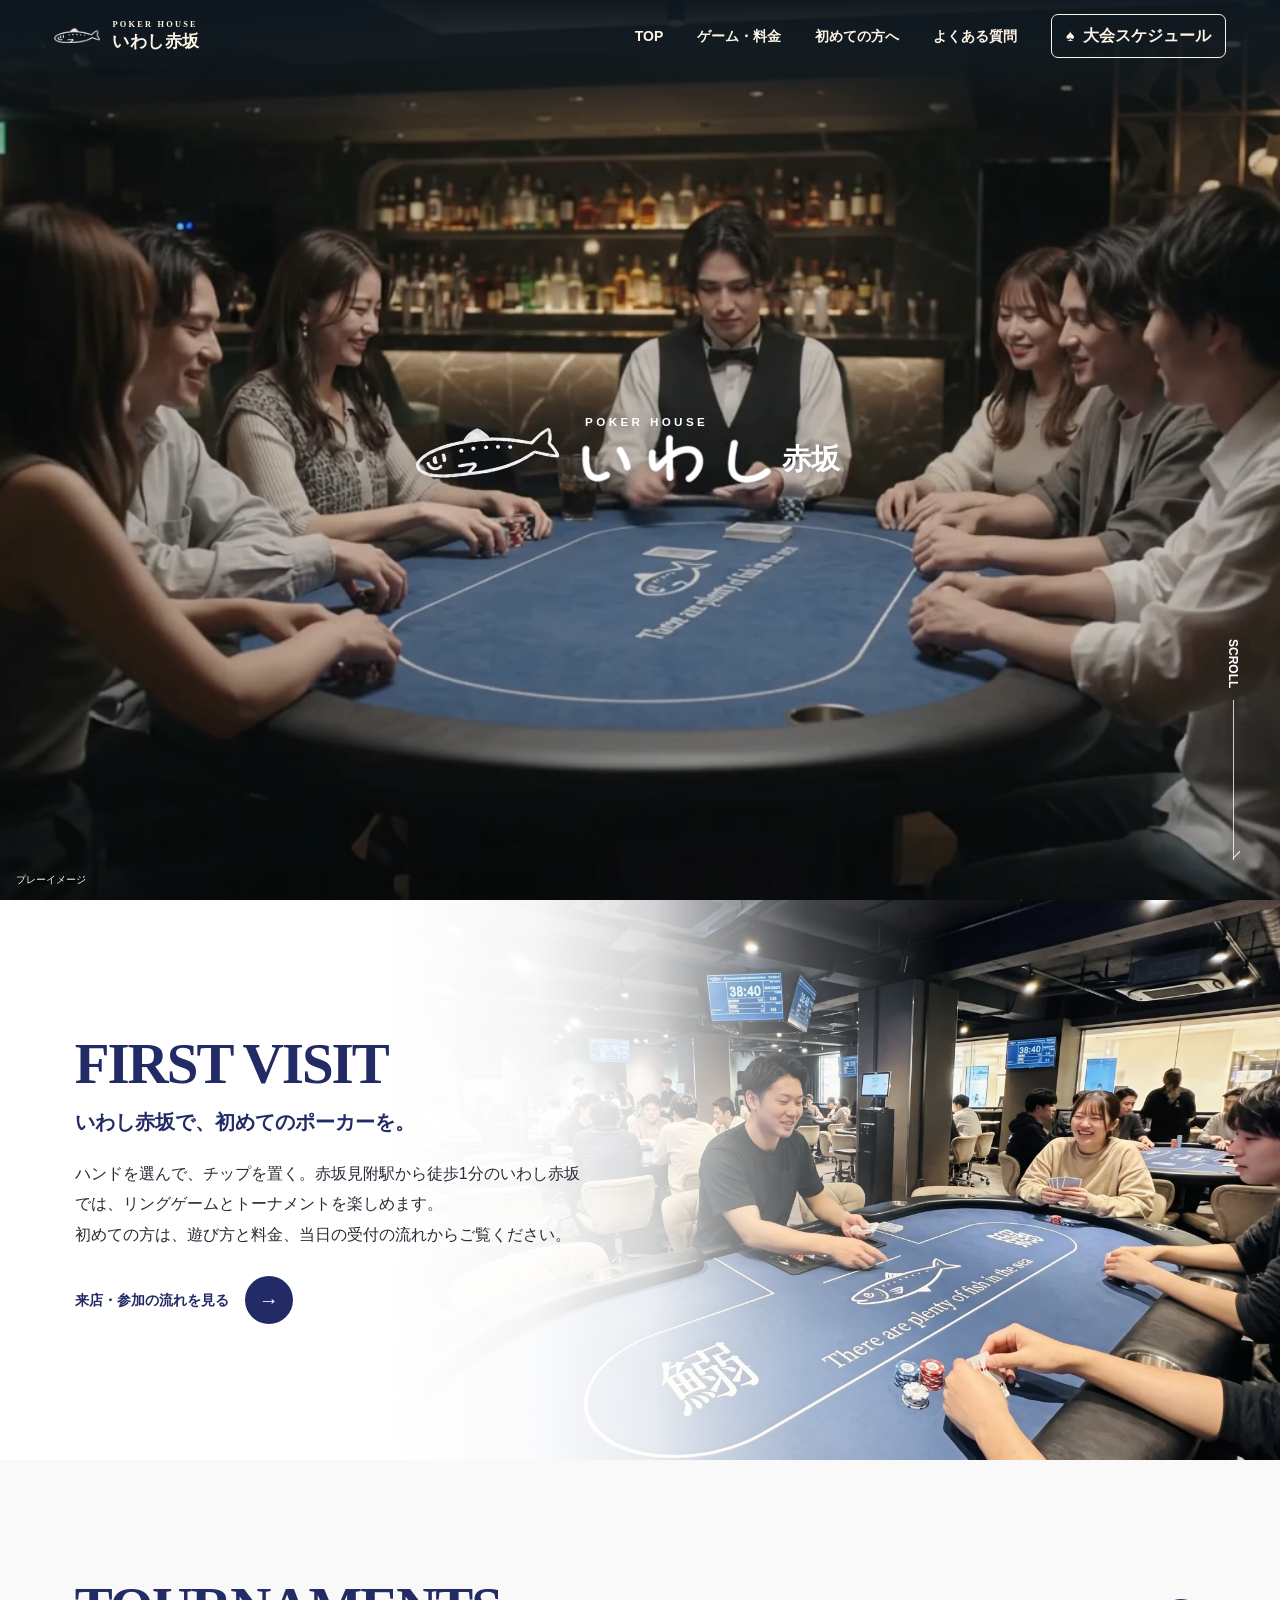
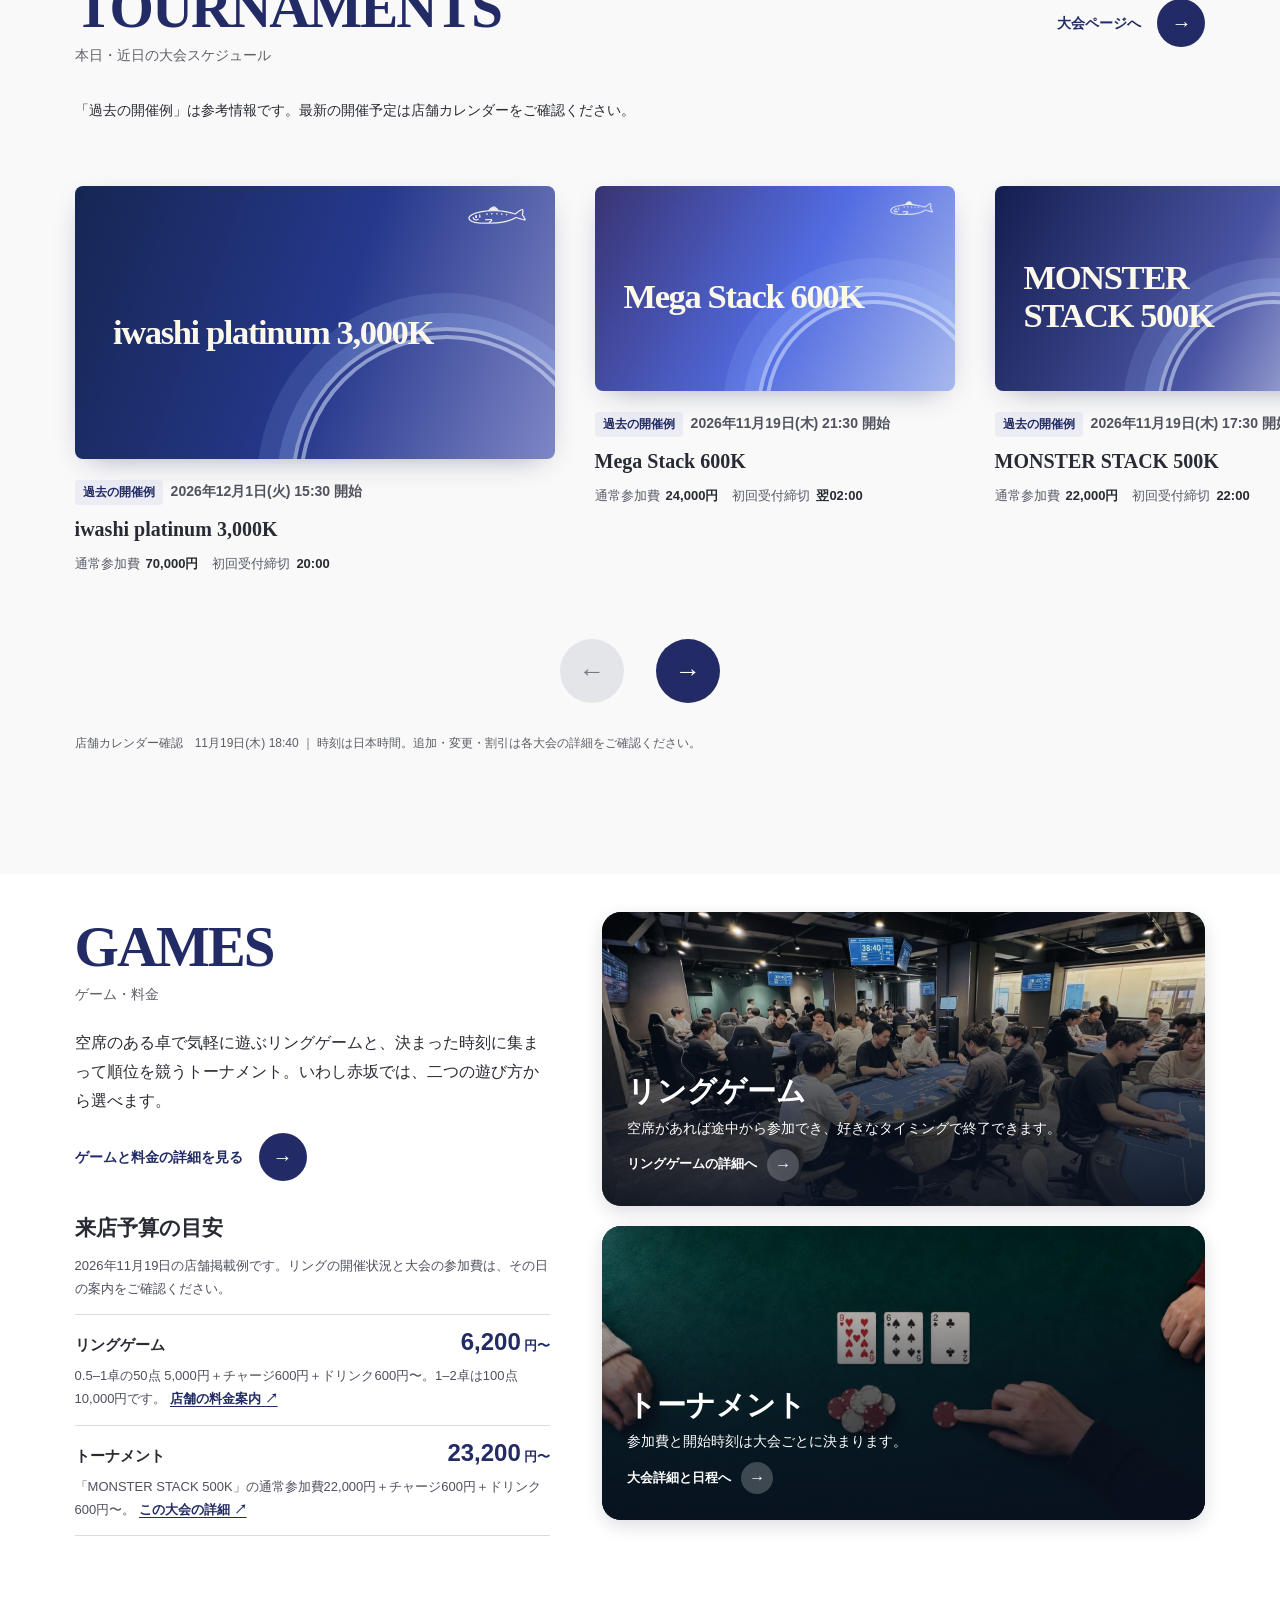
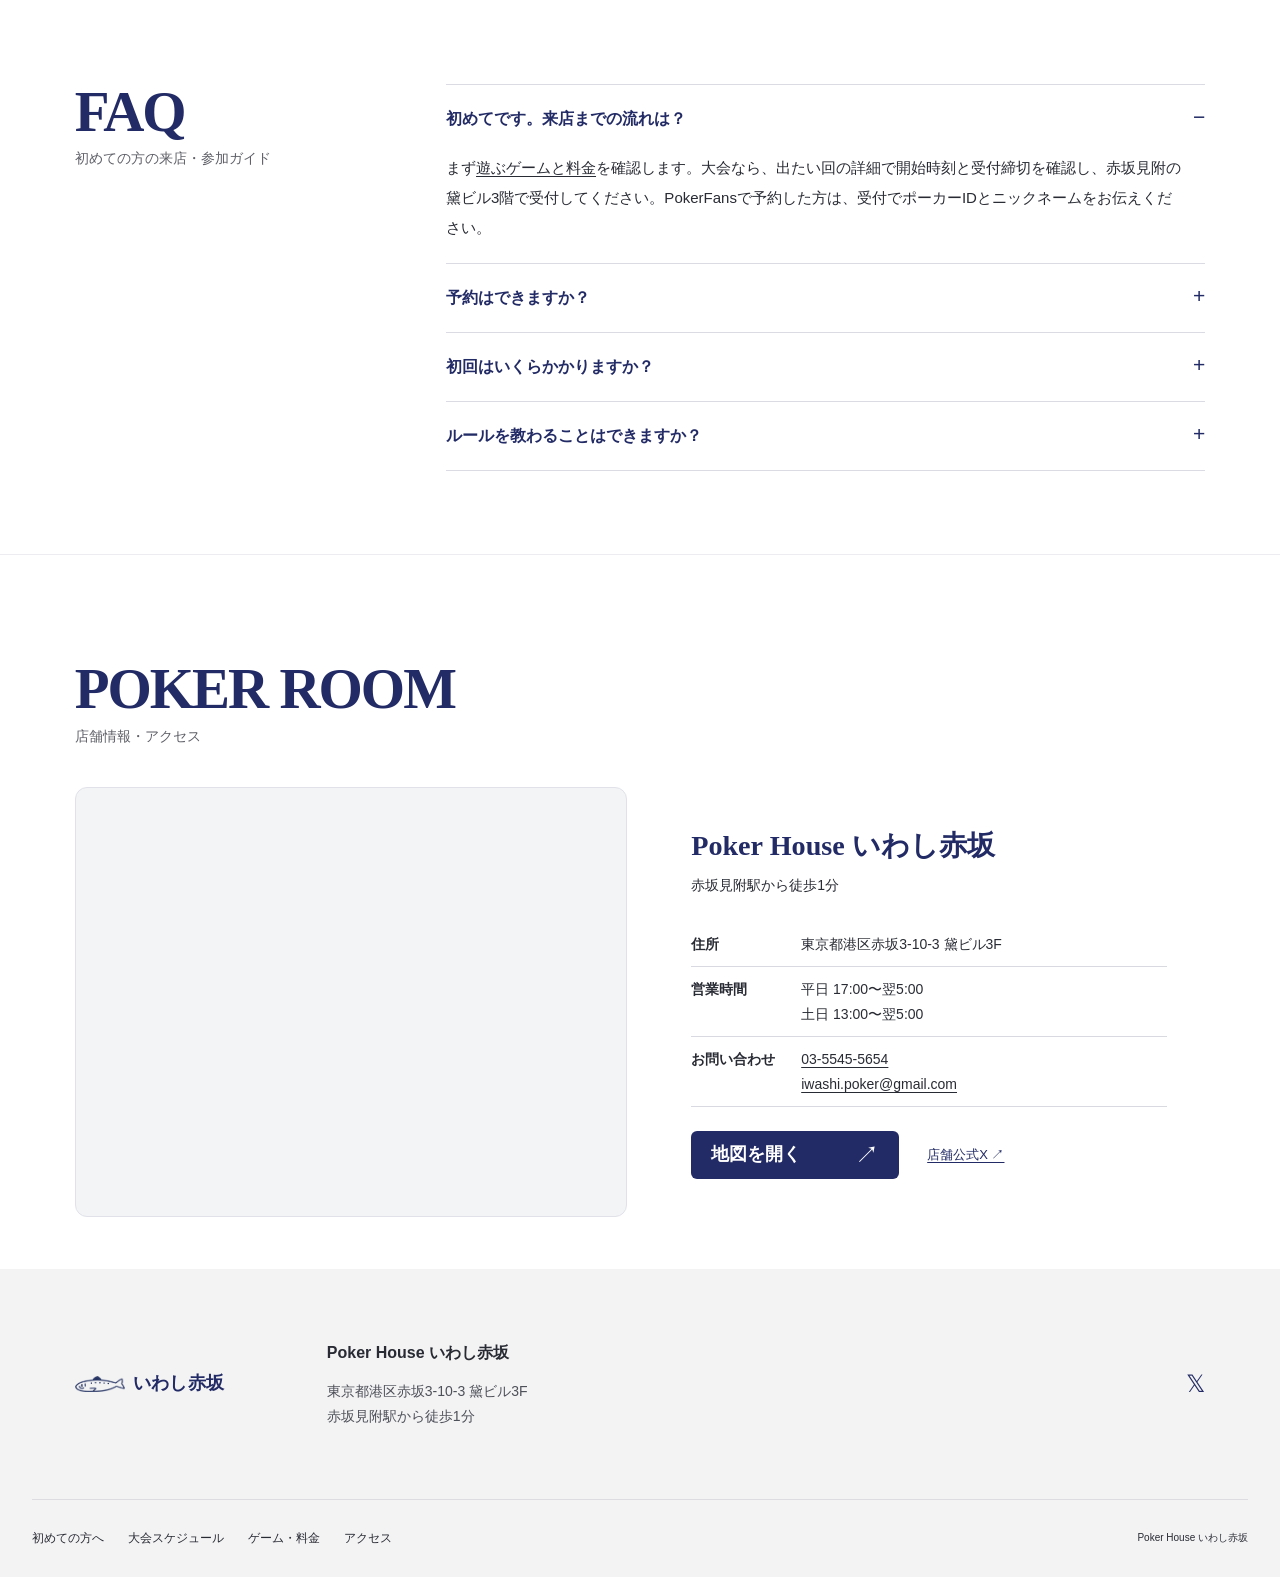
==== commit c57fc54a: "Refine visitor guide layout and tournament listings" ====
--- a/index.html
+++ b/index.html
@@ -8,11 +8,11 @@
   <title>Poker House いわし赤坂｜赤坂見附のポーカールーム</title>
   <link rel="icon" href="assets/mark.png">
   <link rel="preload" as="image" href="assets/room-hero.webp">
-  <link rel="stylesheet" href="style.css?v=first-visit-background">
-  <link rel="stylesheet" href="calendar.css?v=heading-font">
-  <link rel="stylesheet" href="games.css?v=table">
-  <script src="site.js?v=detail-pages" defer></script>
-  <script src="schedule.js?v=table" defer></script>
+  <link rel="stylesheet" href="style.css?v=faq-alignment">
+  <link rel="stylesheet" href="calendar.css?v=archive-cards">
+  <link rel="stylesheet" href="games.css?v=rounded-cards">
+  <script src="site.js?v=faq-motion" defer></script>
+  <script src="schedule.js?v=archive-cards" defer></script>
 </head>
 <body>
   <a class="skip" href="#main">本文へ移動</a>
@@ -20,7 +20,6 @@
     <a href="#main" class="small-brand" aria-label="いわし赤坂 トップ"><img src="assets/fish-print.png" width="445" height="143" alt=""><span class="masthead-wordmark"><small lang="en">POKER HOUSE</small><span>いわし赤坂</span></span></a>
     <nav class="top-links" aria-label="ヘッダーナビゲーション">
       <a href="./" aria-current="page" lang="en">TOP</a>
-      <a href="access.html">店舗情報・アクセス</a>
       <a href="games.html">ゲーム・料金</a>
       <a href="beginner.html">初めての方へ</a>
       <a href="faq.html">よくある質問</a>
@@ -31,7 +30,6 @@
     <button class="menu-toggle" aria-expanded="false" aria-controls="mobile-menu" aria-label="メニューを開く"><span></span><span></span><span></span></button>
     <nav id="mobile-menu" class="mobile-menu" aria-label="メインメニュー" hidden>
       <a class="menu-item" href="./" aria-current="page"><span lang="en">TOP</span><small>トップページ</small></a>
-      <a class="menu-item" href="access.html"><span lang="en">POKER ROOM</span><small>店舗情報・アクセス</small></a>
       <a class="menu-item" href="games.html"><span lang="en">GAMES</span><small>ゲーム・料金</small></a>
       <a class="menu-item" href="beginner.html"><span lang="en">FIRST VISIT</span><small>初めての方へ</small></a>
       <a class="menu-item" href="faq.html"><span lang="en">FAQ</span><small>よくある質問</small></a>
@@ -142,7 +140,7 @@
 
     <section class="room-section" id="visit" aria-labelledby="room-title">
       <div class="shell room-heading"><h2 class="english-title" lang="en" id="room-title">POKER ROOM</h2><p class="jp-label">店舗情報・アクセス</p></div>
-      <div class="room-layout">
+      <div class="shell room-layout">
         <div class="room-map-panel">
           <iframe loading="lazy" title="Google マップで見る いわし赤坂の周辺地図" src="https://maps.google.com/maps?q=東京都港区赤坂3-10-3黛ビル&amp;z=17&amp;output=embed" referrerpolicy="no-referrer-when-downgrade" allowfullscreen></iframe>
         </div>
@@ -153,7 +151,7 @@
             <div><dt>営業時間</dt><dd>平日 17:00〜翌5:00<br>土日 13:00〜翌5:00</dd></div>
             <div><dt>お問い合わせ</dt><dd><a href="tel:+81355455654">03-5545-5654</a><br><a href="mailto:iwashi.poker@gmail.com">iwashi.poker@gmail.com</a></dd></div>
           </dl>
-          <div class="room-actions"><a class="round-link" href="https://www.google.com/maps/search/?api=1&amp;query=東京都港区赤坂3-10-3+黛ビル">地図を開く<span class="circle-arrow" aria-hidden="true">↗</span></a><a href="https://x.com/iwashi_poker">店舗公式X ↗</a></div>
+          <div class="room-actions"><a class="primary-link room-map-link" href="https://www.google.com/maps/search/?api=1&amp;query=東京都港区赤坂3-10-3+黛ビル">地図を開く<span aria-hidden="true">↗</span></a><a href="https://x.com/iwashi_poker">店舗公式X ↗</a></div>
         </div>
       </div>
     </section>
--- a/style.css
+++ b/style.css
@@ -35,12 +35,14 @@
 .skip { position: fixed; z-index: 50; inset: 8px auto auto 8px; padding: 8px 16px; background: #fff; transform: translateY(-160%); }
 .skip:focus { transform: none; }
 .masthead {
+  --nav-gap: clamp(22px, 2.65vw, 56px);
   position: sticky;
   z-index: 20;
   top: 0;
   isolation: isolate;
   display: grid;
-  grid-template-columns: 1fr auto 1fr;
+  grid-template-columns: 1fr auto auto;
+  column-gap: var(--nav-gap);
   align-items: center;
   height: var(--masthead-height);
   margin-bottom: calc(-1 * var(--masthead-height));
@@ -70,7 +72,7 @@
 .masthead > .small-brand img { width: clamp(42px, 3.65vw, 75px); filter: none; }
 .masthead-wordmark { display: grid; gap: 2px; font: 700 clamp(17px,1.35vw,26px)/1.25 "Hiragino Mincho ProN", "Yu Mincho", serif; }
 .masthead-wordmark small { font: 600 clamp(8px,.65vw,13px)/1.1 Georgia, serif; letter-spacing: .27em; }
-.top-links { display: flex; align-items: center; gap: clamp(22px, 2.65vw, 56px); }
+.top-links { display: flex; align-items: center; gap: var(--nav-gap); }
 .top-links a { min-height: 44px; align-content: center; text-decoration: none; font-size: clamp(14px, 1.04vw, 21px); font-weight: 700; white-space: nowrap; }
 .top-links a:hover, .menu-item:hover small { text-decoration: underline; }
 .header-schedule { justify-self: end; display: inline-flex; align-items: center; gap: .55em; min-height: 44px; padding: 5px 14px; border: 1px solid currentColor; border-radius: 7px; text-decoration: none; font-weight: 700; white-space: nowrap; }
@@ -118,7 +120,7 @@
 }
 .first-visit-background {
   position: absolute;
-  z-index: -2;
+  z-index: 0;
   inset: 0 0 0 auto;
   width: 72%;
   height: 100%;
@@ -128,12 +130,12 @@
 .first-visit::before {
   content: "";
   position: absolute;
-  z-index: -1;
+  z-index: 1;
   inset: 0;
   pointer-events: none;
   background: linear-gradient(90deg, #fff 30%, rgb(255 255 255 / 96%) 42%, rgb(255 255 255 / 82%) 51%, rgb(255 255 255 / 26%) 63%, transparent 74%);
 }
-.first-copy { max-width: min(32rem, 49%); }
+.first-copy { position: relative; z-index: 2; max-width: min(32rem, 49%); }
 .first-copy p { margin-top: 20px; line-height: 1.9; }
 .first-copy .first-tagline { margin-top: 14px; color: var(--accent); font-size: clamp(17px, 1.55vw, 22px); font-weight: 700; line-height: 1.6; }
 .first-copy .round-link { margin-top: 26px; min-height: 44px; }
@@ -141,12 +143,21 @@
 /* Room, visit questions and footer */
 .room-section { border-top: 1px solid #ececf1; }
 .room-heading { padding-block: clamp(72px,8.33vw,120px) 40px; }
-.room-layout { display: grid; grid-template-columns: 1fr 1fr; }
+.room-layout {
+  display: grid;
+  grid-template-columns: repeat(2, minmax(0, 1fr));
+  gap: clamp(16px, 2vw, 32px);
+}
+.room-section > .room-layout { margin-block-end: clamp(24px, 4vw, 56px); }
 .room-map-panel {
   position: relative;
-  min-height: clamp(320px, 36vw, 500px);
+  min-height: 280px;
+  border: 1px solid #e1e2e9;
+  border-radius: 12px;
+  overflow: hidden;
   background: #f3f4f6;
 }
+.room-map-panel:focus-within { outline: 3px solid #3685b5; outline-offset: 4px; }
 .room-map-panel iframe {
   position: absolute;
   inset: 0;
@@ -154,17 +165,28 @@
   height: 100%;
   border: 0;
 }
-.room-info { padding: clamp(32px,4.44vw,64px); background: #f6f6f9; }
+.room-info { padding: clamp(24px, 3vw, 48px); }
 .room-info h3 { color: var(--accent); font-size: clamp(21px,2.2vw,32px); line-height: 1.4; }
 .room-info > p { margin-top: 8px; font-size: 14px; }
 .room-info dl { margin-block: 24px; }
 .room-info dl div { display: grid; grid-template-columns: 7em 1fr; gap: 12px; padding: 10px 0; border-bottom: 1px solid #d8d9e1; font-size: 14px; }
 .room-info dt { font-weight: 700; }
 .room-info dd { overflow-wrap: anywhere; }
-.room-actions { display: flex; align-items: center; gap: 28px; }
+.room-actions { display: flex; flex-wrap: wrap; align-items: center; gap: 12px 28px; }
+.room-map-link {
+  display: inline-flex;
+  align-items: center;
+  justify-content: space-between;
+  gap: 20px;
+  min-width: 208px;
+  padding-inline: 20px;
+  border-radius: 6px;
+  font-size: 18px;
+}
+.room-map-link span { font: 24px/1 Arial, sans-serif; }
 .room-actions > a:last-child { color: var(--accent); font-size: 13px; }
-.visitor-guide { padding-block: clamp(72px,8.33vw,120px); }
-.guide-layout { display: grid; grid-template-columns: 1fr 1.6fr; gap: 6%; }
+.visitor-guide { padding-block: clamp(56px, 6.5vw, 92px); }
+.guide-layout { display: grid; grid-template-columns: minmax(0, 1fr) minmax(0, 2.25fr); gap: 3%; }
 .questions details { border-bottom: 1px solid #dadbe3; }
 .questions details:first-child { border-top: 1px solid #dadbe3; }
 .questions summary { display: flex; justify-content: space-between; align-items: baseline; gap: 16px; color: var(--accent); font-weight: 700; padding: 20px 0; cursor: pointer; list-style: none; }
@@ -183,7 +205,7 @@
 
 @media(max-width: 1024px) {
   :root { --masthead-height: 56px; }
-  .masthead { grid-template-columns: 1fr auto auto; padding-inline: 16px 4px; gap: 8px; }
+  .masthead { padding-inline: 16px 4px; gap: 8px; }
   .small-brand { gap: 6px; font-size: 16px; }
   .small-brand img { width: 40px; }
   .top-links { display: none; }
@@ -195,7 +217,8 @@
   .menu-toggle[aria-expanded="true"] span:first-child { transform: translateY(6px) rotate(45deg); }
   .menu-toggle[aria-expanded="true"] span:nth-child(2) { opacity: 0; }
   .menu-toggle[aria-expanded="true"] span:last-child { transform: translateY(-6px) rotate(-45deg); }
-  .mobile-menu:not([hidden]) { display: flex; flex-direction: column; align-items: flex-start; gap: 36px; position: fixed; inset: var(--masthead-height) 0 0; padding: clamp(28px,7.5vh,64px) 48px; background: #fff; color: var(--accent); overflow: auto; overscroll-behavior: contain; }
+  .mobile-menu { flex-direction: column; align-items: flex-start; gap: 36px; position: fixed; inset: var(--masthead-height) 0 0; padding: clamp(28px,7.5vh,64px) 48px; background: #fff; color: var(--accent); overflow: auto; overscroll-behavior: contain; }
+  .mobile-menu:not([hidden]) { display: flex; }
   .mobile-menu .menu-item span { font-size: 24px; }
   .mobile-menu .primary-link { margin-top: 4px; }
   body.menu-open { overflow: hidden; }
@@ -207,6 +230,16 @@
   .scroll-hint { right: 16px; bottom: 36px; }
   .scroll-hint i { height: 120px; }
   .film-utility { left: 12px; bottom: 12px; }
+}
+@media (max-width: 1024px) and (prefers-reduced-motion: no-preference) {
+  .mobile-menu {
+    transform: translateX(100%);
+    transition: transform .42s cubic-bezier(.4, 0, .2, 1), display .42s allow-discrete;
+  }
+  .mobile-menu:not([hidden]) { transform: translateX(0); }
+  @starting-style {
+    .mobile-menu:not([hidden]) { transform: translateX(100%); }
+  }
 }
 @media(max-width: 767px) {
   .hero-brand { width: min(280px,82%); }
--- a/calendar.css
+++ b/calendar.css
@@ -75,6 +75,7 @@
 .event-card:hover .calendar-event-name { text-decoration: underline; text-decoration-thickness: 1px; }
 .calendar-date { display: flex; align-items: baseline; flex-wrap: wrap; gap: 8px; margin-top: 20px; font-weight: 600; font-size: 14px; color: #50525e; }
 .event-period { color: var(--accent); font-size: 12px; font-weight: 750; }
+.event-period.is-archive { padding: 2px 8px; border-radius: 4px; background: #ececf4; }
 .calendar-event-name { margin: 10px 0; font-size: 20px; line-height: 1.45; overflow-wrap: anywhere; }
 .event-metrics { display: flex; flex-wrap: wrap; gap: 4px 14px; font-size: 13px; line-height: 1.6; }
 .event-metrics > span { display: inline-flex; gap: 6px; align-items: baseline; }
--- a/games.css
+++ b/games.css
@@ -1,32 +1,37 @@
 .games-area {
+  --games-inset: max(var(--gutter), calc((100cqw - var(--shell)) / 2));
+  container-type: inline-size;
   display: grid;
-  grid-template-columns: repeat(2, minmax(0, 1fr));
+  grid-template-columns: minmax(0, 47fr) minmax(0, 53fr);
   grid-template-areas: "intro photos" "fees photos";
+  row-gap: 32px;
   background: #fff;
 }
 
 .games-intro,
 .games-fees {
-  padding-left: max(var(--gutter), calc((100vw - var(--shell)) / 2));
-  padding-right: clamp(32px, 5.55vw, 80px);
+  padding-inline: var(--games-inset) clamp(24px, 4vw, 64px);
 }
 
 .games-intro {
   grid-area: intro;
-  align-self: end;
-  padding-top: clamp(72px, 8.333vw, 120px);
+  padding-top: clamp(32px, 5vh, 56px);
 }
 
 .games-lead {
-  margin: 40px 0 24px;
+  margin: 24px 0 18px;
   font-size: 16px;
-  line-height: 2;
+  line-height: 1.8;
 }
 
 .game-photos {
   grid-area: photos;
+  align-self: start;
   display: grid;
-  grid-template-rows: 1.15fr 1fr;
+  gap: clamp(12px, 1.5vw, 24px);
+  margin-block: clamp(24px, 3vw, 48px);
+  margin-inline-end: var(--games-inset);
+  grid-auto-rows: minmax(clamp(196px, 38svh, 294px), auto);
 }
 
 .game-photo {
@@ -35,7 +40,8 @@
   align-items: flex-end;
   overflow: hidden;
   isolation: isolate;
-  min-height: clamp(280px, 26vw, 400px);
+  border-radius: clamp(14px, 1.5vw, 22px);
+  box-shadow: 0 6px 18px rgb(15 24 40 / 14%);
   color: #fff;
   background: #152734;
   text-decoration: none;
@@ -58,18 +64,18 @@
 .game-photo::after {
   content: "";
   z-index: -1;
-  background: linear-gradient(0deg, rgb(9 17 31 / 88%), rgb(9 17 31 / 52%) 30%, transparent 70%);
+  background: linear-gradient(0deg, rgb(9 17 31 / 92%), rgb(9 17 31 / 60%) 45%, transparent 85%);
 }
 
-.game-photo-text { padding: 32px; }
+.game-photo-text { padding: clamp(16px, 2vw, 28px); }
 .game-photo h3 { font-size: clamp(24px, 2.3vw, 32px); line-height: 1.2; }
-.game-photo p { font-size: 14px; line-height: 1.5; margin-top: 12px; }
+.game-photo p { font-size: 14px; line-height: 1.5; margin-top: 8px; }
 
 .game-photo-action {
   display: inline-flex;
   align-items: center;
   gap: 10px;
-  margin-top: 16px;
+  margin-top: 10px;
   font-size: 13px;
   font-weight: 700;
 }
@@ -90,8 +96,7 @@
 .games-fees {
   grid-area: fees;
   align-self: start;
-  padding-top: 56px;
-  padding-bottom: clamp(72px, 8.333vw, 120px);
+  padding-bottom: clamp(32px, 5vw, 64px);
 }
 
 .games-fees h3 { font-size: 21px; line-height: 1.5; }
@@ -122,13 +127,13 @@
   .games-area {
     grid-template-columns: minmax(0, 1fr);
     grid-template-areas: "intro" "photos" "fees";
+    row-gap: 24px;
   }
 
-  .games-intro, .games-fees { padding-inline: 24px; }
-  .games-intro { padding-top: 72px; padding-bottom: 48px; }
-  .games-lead { margin: 32px 0 24px; }
-  .game-photos { grid-template-columns: minmax(0, 1fr); grid-template-rows: auto auto; }
-  .game-photo { width: 100%; min-width: 0; min-height: 252px; aspect-ratio: 1.5; }
-  .game-photo-text { padding: 24px; }
-  .games-fees { padding-block: 48px 72px; }
+  .games-intro, .games-fees { padding-inline: var(--gutter); }
+  .game-photos {
+    grid-auto-rows: minmax(230px, auto);
+    margin-block: 0;
+    margin-inline: var(--gutter);
+  }
 }
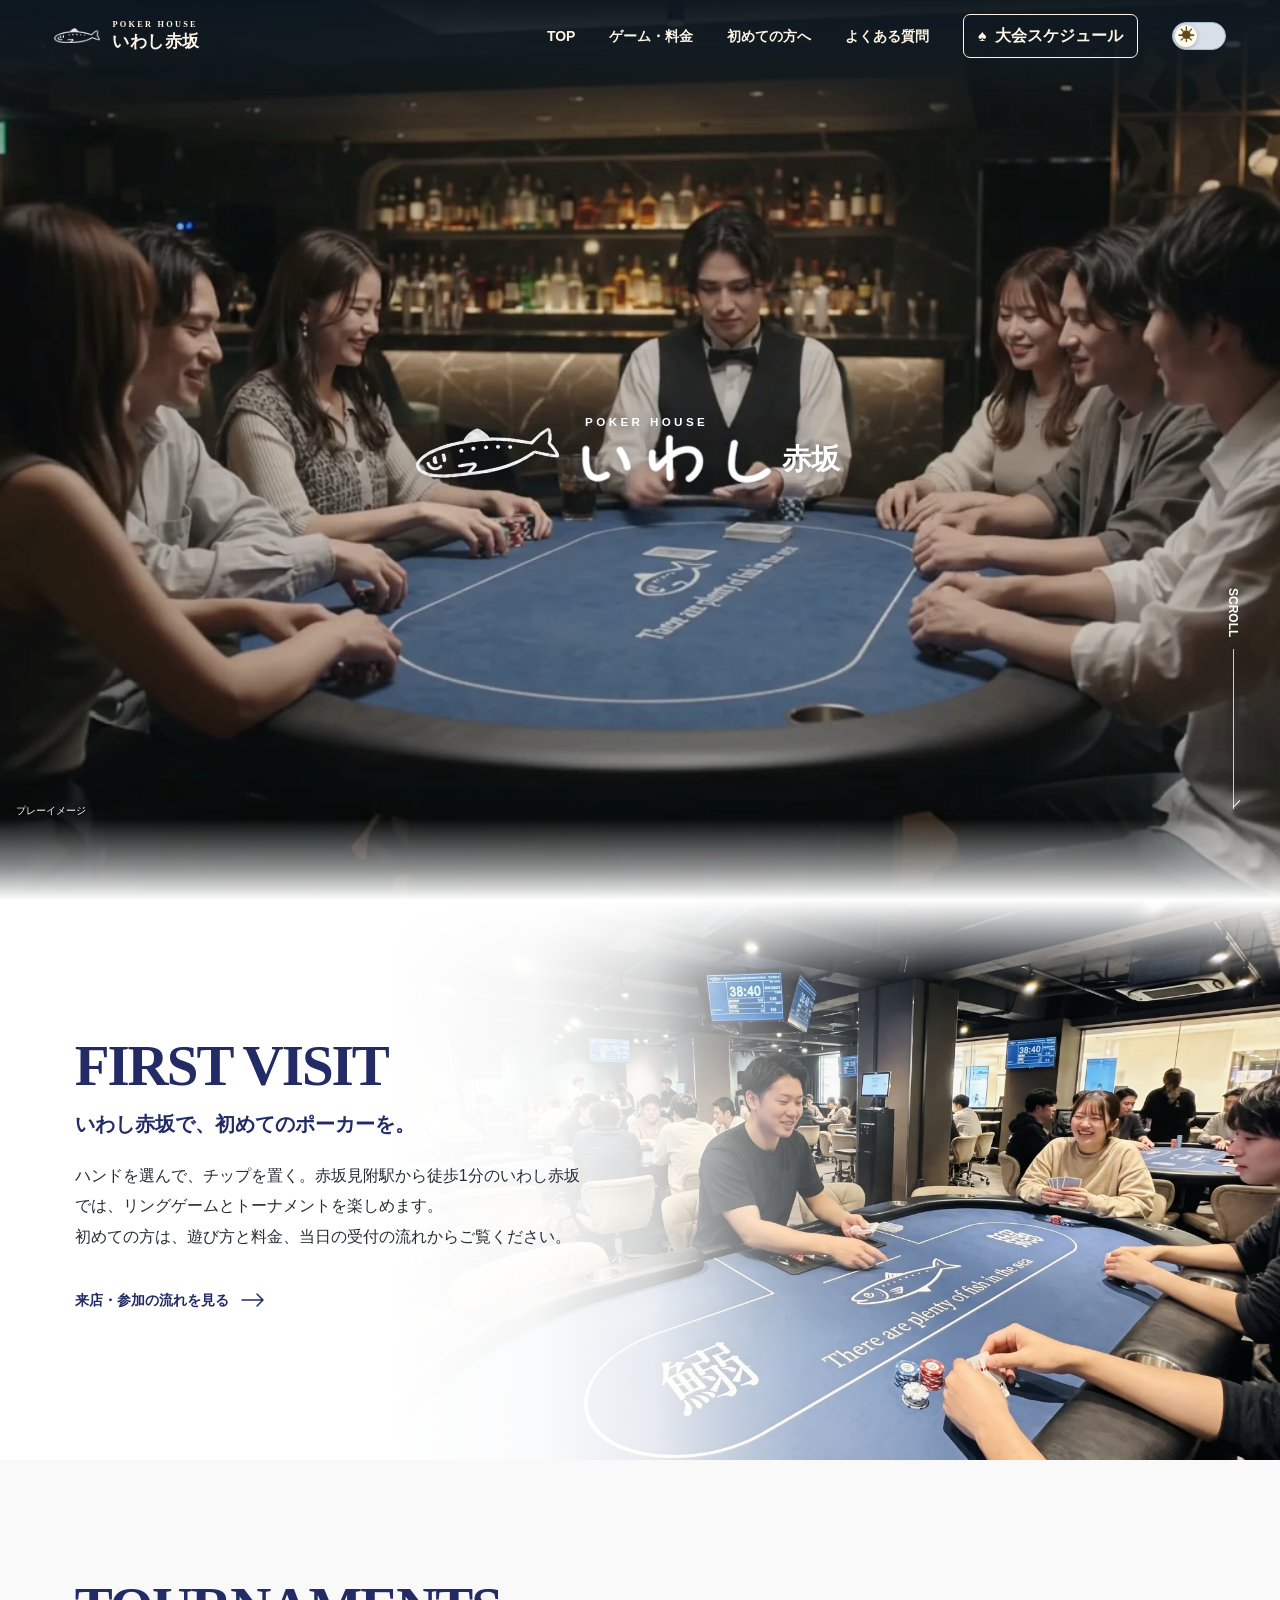
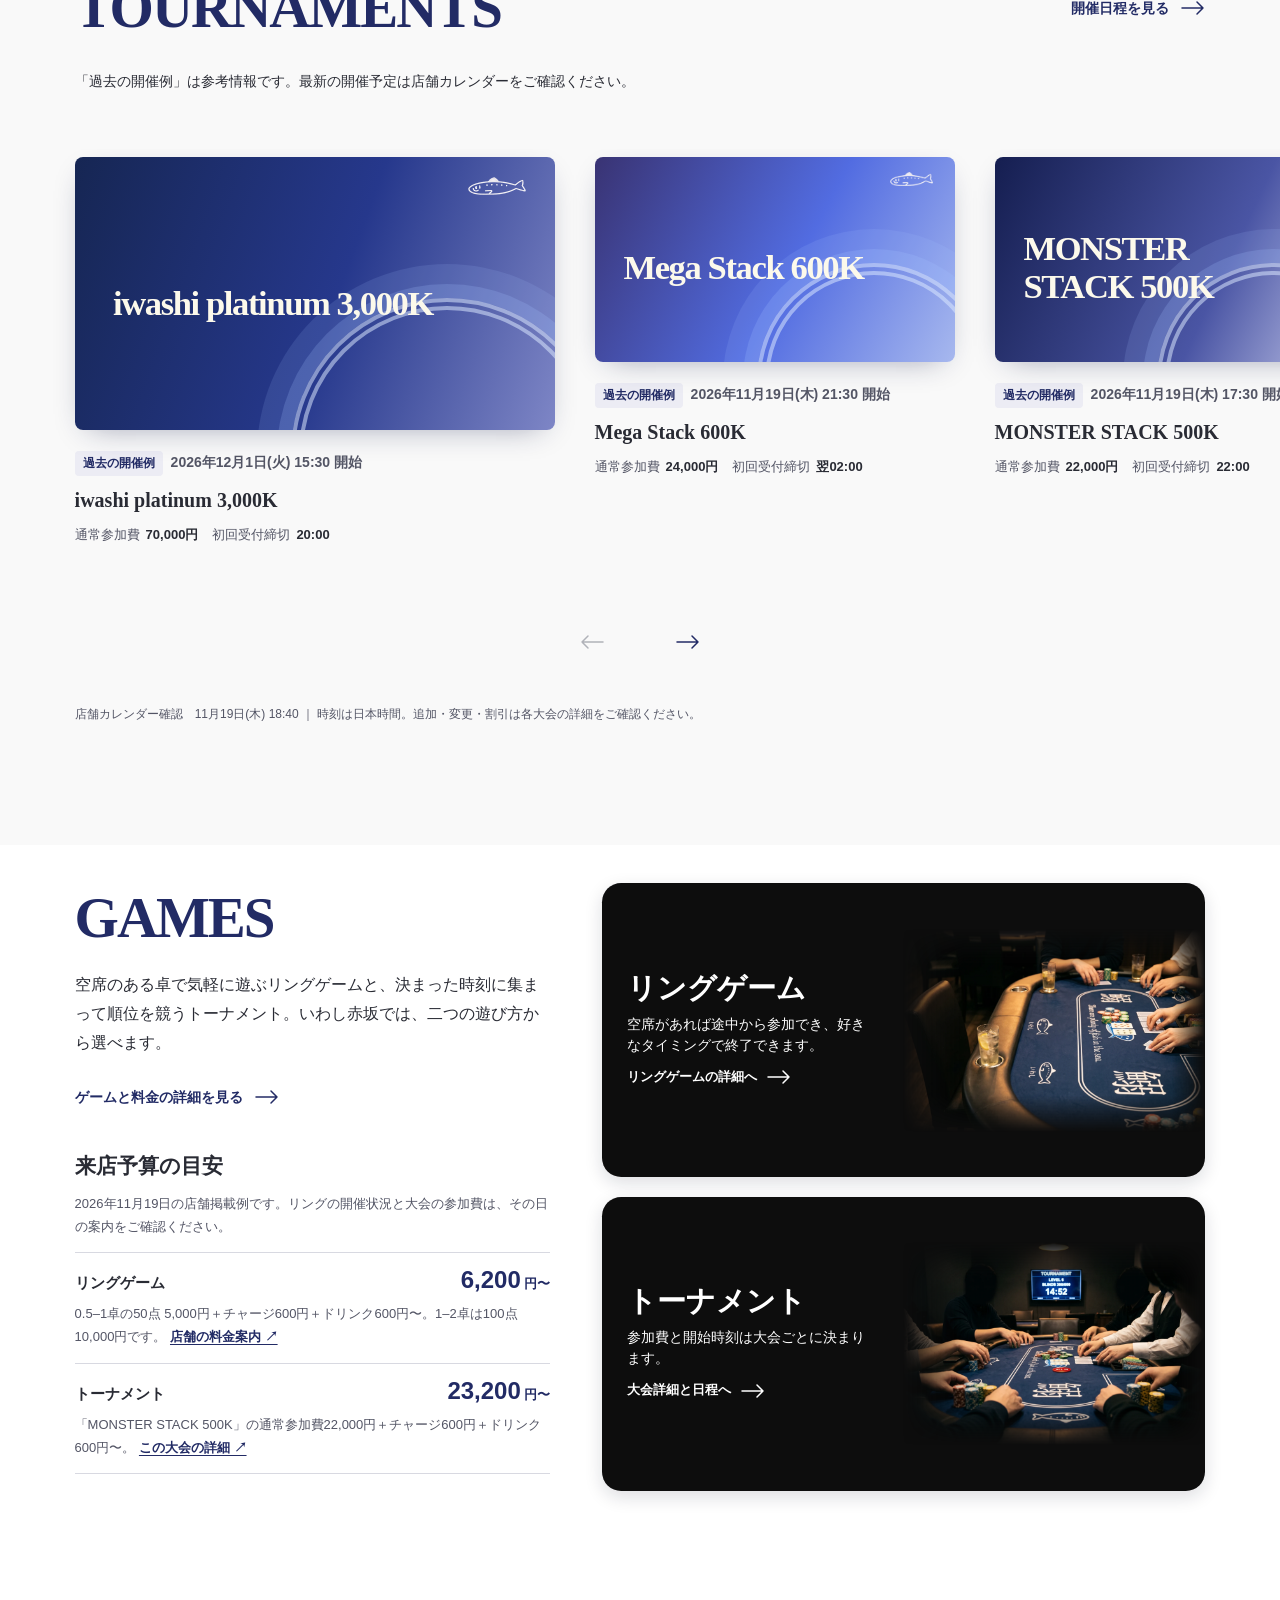
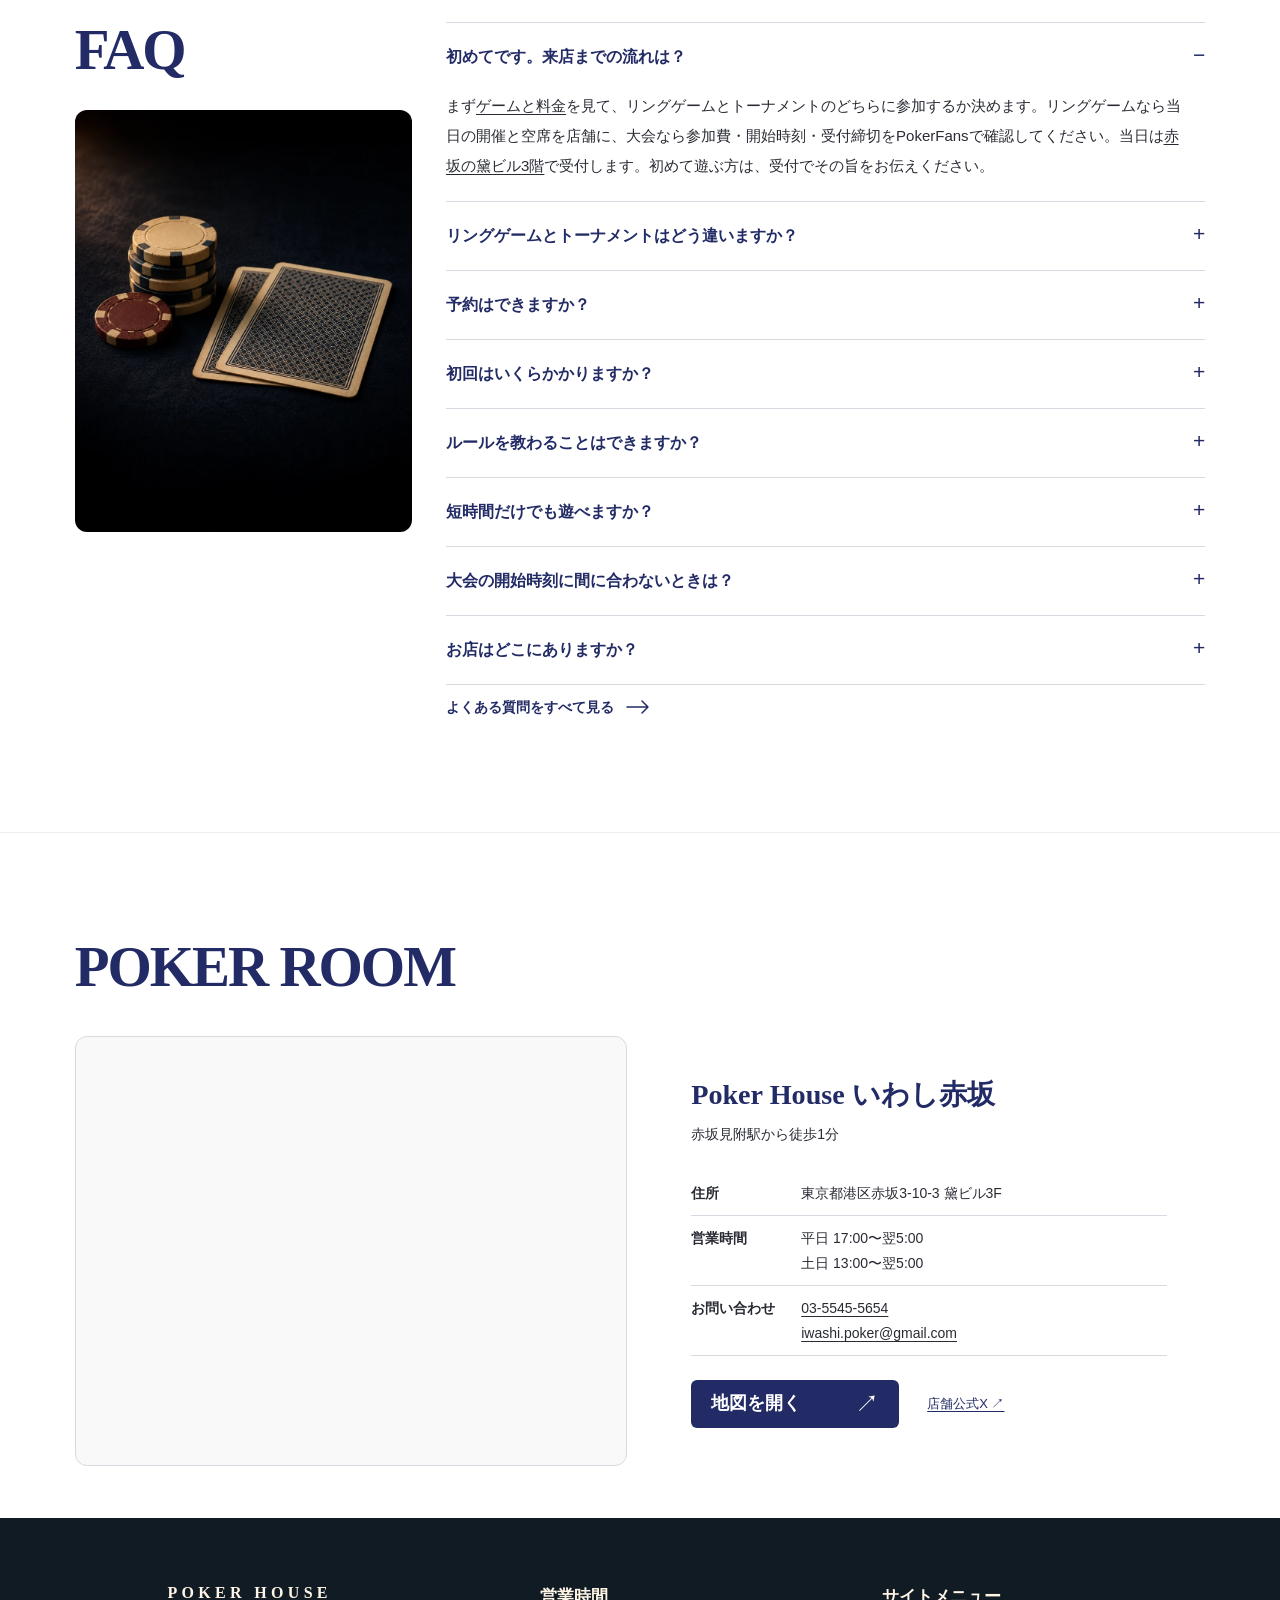
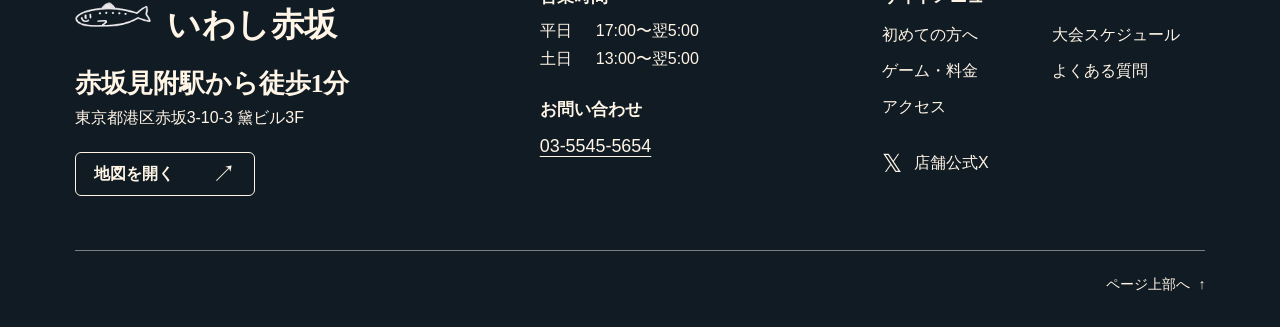
==== commit 0bd63898: "Refresh visitor guide, game pricing, and mobile layout" ====
--- a/index.html
+++ b/index.html
@@ -8,13 +8,14 @@
   <title>Poker House いわし赤坂｜赤坂見附のポーカールーム</title>
   <link rel="icon" href="assets/mark.png">
   <link rel="preload" as="image" href="assets/room-hero.webp">
-  <link rel="stylesheet" href="style.css?v=faq-alignment">
-  <link rel="stylesheet" href="calendar.css?v=archive-cards">
-  <link rel="stylesheet" href="games.css?v=rounded-cards">
+  <script src="theme.js?v=theme-switch"></script>
+  <link rel="stylesheet" href="style.css?v=ad40925ae7">
+  <link rel="stylesheet" href="calendar.css?v=plain-arrows">
+  <link rel="stylesheet" href="games.css?v=7c680c8819">
   <script src="site.js?v=faq-motion" defer></script>
   <script src="schedule.js?v=archive-cards" defer></script>
 </head>
-<body>
+<body id="top">
   <a class="skip" href="#main">本文へ移動</a>
   <header class="masthead">
     <a href="#main" class="small-brand" aria-label="いわし赤坂 トップ"><img src="assets/fish-print.png" width="445" height="143" alt=""><span class="masthead-wordmark"><small lang="en">POKER HOUSE</small><span>いわし赤坂</span></span></a>
@@ -24,16 +25,17 @@
       <a href="beginner.html">初めての方へ</a>
       <a href="faq.html">よくある質問</a>
     </nav>
-    <a class="header-schedule" href="tournaments.html" aria-label="大会スケジュール">
+    <a class="header-schedule" href="games.html#schedule" aria-label="大会スケジュール">
       <span aria-hidden="true">♠</span><span class="schedule-full">大会スケジュール</span><span class="schedule-short">大会</span>
     </a>
+    <button class="theme-toggle" type="button" hidden><span class="theme-indicator" aria-hidden="true"></span></button>
     <button class="menu-toggle" aria-expanded="false" aria-controls="mobile-menu" aria-label="メニューを開く"><span></span><span></span><span></span></button>
     <nav id="mobile-menu" class="mobile-menu" aria-label="メインメニュー" hidden>
       <a class="menu-item" href="./" aria-current="page"><span lang="en">TOP</span><small>トップページ</small></a>
       <a class="menu-item" href="games.html"><span lang="en">GAMES</span><small>ゲーム・料金</small></a>
       <a class="menu-item" href="beginner.html"><span lang="en">FIRST VISIT</span><small>初めての方へ</small></a>
       <a class="menu-item" href="faq.html"><span lang="en">FAQ</span><small>よくある質問</small></a>
-      <a class="primary-link" href="tournaments.html">大会スケジュール</a>
+      <a class="primary-link" href="games.html#schedule">大会スケジュール</a>
     </nav>
   </header>
 
@@ -60,7 +62,7 @@
           <h2 class="english-title" id="first-title" lang="en">FIRST VISIT</h2>
           <p class="first-tagline">いわし赤坂で、初めてのポーカーを。</p>
           <p>ハンドを選んで、チップを置く。赤坂見附駅から徒歩1分のいわし赤坂では、リングゲームとトーナメントを楽しめます。<br>初めての方は、遊び方と料金、当日の受付の流れからご覧ください。</p>
-          <a href="beginner.html" class="round-link">来店・参加の流れを見る<span class="circle-arrow" aria-hidden="true">→</span></a>
+          <a href="beginner.html" class="round-link">来店・参加の流れを見る<span class="arrow-icon" aria-hidden="true"></span></a>
         </div>
       </div>
     </section>
@@ -68,43 +70,41 @@
       <div class="shell tournaments-head">
         <div>
           <h2 id="schedule-title" class="english-title" lang="en">Tournaments</h2>
-          <p class="jp-label">本日・近日の大会スケジュール</p>
-        </div>
-        <a class="round-link calendar-link" href="tournaments.html">大会ページへ<span aria-hidden="true" class="circle-arrow">→</span></a>
+        </div>
+        <a class="round-link calendar-link" href="games.html#schedule">開催日程を見る<span aria-hidden="true" class="arrow-icon"></span></a>
       </div>
       <p id="calendar-status" class="shell" aria-live="polite"></p>
       <div id="calendar" class="calendar-rail" role="region" aria-label="大会カード" tabindex="0">
         <p>開催日・参加費・受付締切は<a href="https://pokerfans.jp/clubs/6134?_lang=ja">店舗の大会カレンダー</a>で確認できます。</p>
       </div>
       <div class="calendar-controls" hidden>
-        <button type="button" aria-label="前の大会を表示" aria-controls="calendar" id="events-prev">←</button>
-        <button type="button" aria-label="次の大会を表示" aria-controls="calendar" id="events-next">→</button>
+        <button type="button" aria-label="前の大会を表示" aria-controls="calendar" id="events-prev"><span class="arrow-icon is-prev" aria-hidden="true"></span></button>
+        <button type="button" aria-label="次の大会を表示" aria-controls="calendar" id="events-next"><span class="arrow-icon" aria-hidden="true"></span></button>
       </div>
       <p class="shell" id="calendar-updated"></p>
     </section>
     <section id="games" class="games-area" aria-labelledby="games-title">
       <div class="games-intro">
         <h2 class="english-title" id="games-title" lang="en">GAMES</h2>
-        <p class="jp-label">ゲーム・料金</p>
         <p class="games-lead">空席のある卓で気軽に遊ぶリングゲームと、決まった時刻に集まって順位を競うトーナメント。いわし赤坂では、二つの遊び方から選べます。</p>
-        <a class="round-link" href="games.html">ゲームと料金の詳細を見る<span class="circle-arrow" aria-hidden="true">→</span></a>
+        <a class="round-link" href="games.html">ゲームと料金の詳細を見る<span class="arrow-icon" aria-hidden="true"></span></a>
       </div>
 
       <div class="game-photos">
-        <a class="game-photo" href="ring-game.html">
-          <img src="assets/ring-game-joining.webp?v=room" loading="lazy" alt="" width="1800" height="1005">
+        <a class="game-photo" href="games.html#fees">
+          <img class="game-option-art" src="assets/game-option-ring.webp?v=cdf1ebc61f" loading="lazy" alt="" width="1896" height="1272">
           <div class="game-photo-text">
             <h3>リングゲーム</h3>
             <p>空席があれば途中から参加でき、好きなタイミングで終了できます。</p>
-            <span class="game-photo-action">リングゲームの詳細へ<span aria-hidden="true">→</span></span>
+            <span class="game-photo-action">リングゲームの詳細へ<span class="arrow-icon" aria-hidden="true"></span></span>
           </div>
         </a>
-        <a class="game-photo" href="tournaments.html">
-          <img src="assets/poker-hero.webp" loading="lazy" alt="" width="1440" height="810">
+        <a class="game-photo" href="games.html#tournament-details">
+          <img class="game-option-art" src="assets/game-option-tournament.webp?v=53ca632f9d" loading="lazy" alt="" width="1896" height="1272">
           <div class="game-photo-text">
             <h3>トーナメント</h3>
             <p>参加費と開始時刻は大会ごとに決まります。</p>
-            <span class="game-photo-action">大会詳細と日程へ<span aria-hidden="true">→</span></span>
+            <span class="game-photo-action">大会詳細と日程へ<span class="arrow-icon" aria-hidden="true"></span></span>
           </div>
         </a>
       </div>
@@ -128,18 +128,50 @@
     </section>
     <section class="visitor-guide" id="guide" aria-labelledby="guide-title">
       <div class="shell guide-layout">
-        <div><h2 id="guide-title" class="english-title" lang="en">FAQ</h2><p class="jp-label">初めての方の来店・参加ガイド</p></div>
+        <div>
+          <h2 id="guide-title" class="english-title" lang="en">FAQ</h2>
+          <img class="faq-guide-photo" src="assets/faq-poker-table.webp" width="900" height="1125" loading="lazy" alt="">
+        </div>
         <div class="questions">
-          <details open><summary>初めてです。来店までの流れは？</summary><p>まず<a href="games.html">遊ぶゲームと料金</a>を確認します。大会なら、出たい回の詳細で開始時刻と受付締切を確認し、赤坂見附の黛ビル3階で受付してください。PokerFansで予約した方は、受付でポーカーIDとニックネームをお伝えください。</p></details>
-          <details><summary>予約はできますか？</summary><p>大会は各回の公式ページにある「参加予約」から申し込めます。リングゲームの当日の空席は、来店前に<a href="tel:+81355455654">店舗へお電話ください</a>。</p></details>
-          <details><summary>初回はいくらかかりますか？</summary><p>リングゲームは50点の購入、チャージ、ドリンクで6,200円からの掲載例があります。大会の参加費は各回で変わります。<a href="ring-game.html#fees">料金の内訳</a>と<a href="tournaments.html">参加予定の大会</a>をご確認ください。</p></details>
-          <details><summary>ルールを教わることはできますか？</summary><p>初心者講習の実施日や所要時間は、来店希望日を添えて<a href="mailto:iwashi.poker@gmail.com">店舗へお問い合わせください</a>。</p></details>
+          <details open>
+            <summary>初めてです。来店までの流れは？</summary>
+            <p>まず<a href="games.html">ゲームと料金</a>を見て、リングゲームとトーナメントのどちらに参加するか決めます。リングゲームなら当日の開催と空席を店舗に、大会なら参加費・開始時刻・受付締切をPokerFansで確認してください。当日は<a href="access.html#visit">赤坂の黛ビル3階</a>で受付します。初めて遊ぶ方は、受付でその旨をお伝えください。</p>
+          </details>
+          <details>
+            <summary>リングゲームとトーナメントはどう違いますか？</summary>
+            <p><a href="games.html#fees">リングゲーム</a>は、空席がある卓に途中から参加でき、自分のタイミングで終了できます。<a href="games.html#tournament-details">トーナメント</a>は、決まった時刻に始まり、参加者の順位を競う形式です。短時間だけ遊びたい方はリングゲームの空席を、大会に出たい方は開催日程を確認すると予定を立てやすくなります。</p>
+          </details>
+          <details>
+            <summary>予約はできますか？</summary>
+            <p>トーナメントは、PokerFansの各大会ページに「参加予約」がある回なら、その画面から申し込めます。受付締切や参加条件は回ごとに異なるので、予約前に確認してください。リングゲームについては、来店したい時間を添えて<a href="tel:+81355455654">店舗へ電話</a>し、当日の開催と空席を確認してください。</p>
+          </details>
+          <details>
+            <summary>初回はいくらかかりますか？</summary>
+            <p>リングゲームの<a href="games.html#fees">2026年11月19日掲載の料金例</a>では、0.5–1卓でチップ50点が5,000円、チャージが600円、ドリンクが600円からで、合計6,200円からです。別の卓ではチップの購入額が変わります。トーナメントは大会ごとに参加費が異なるので、<a href="games.html#schedule">参加予定の大会</a>でチャージやドリンクを含めた費用もご確認ください。</p>
+          </details>
+          <details>
+            <summary>ルールを教わることはできますか？</summary>
+            <p>説明を希望する方は、来店したい日時を添えて<a href="mailto:iwashi.poker@gmail.com">店舗へお問い合わせ</a>ください。その日に説明を受けられるか、何時ごろに来店すればよいかを事前に確認できます。先に用語を見ておきたい方は、<a href="beginner.html#rules-title">テキサスホールデムの基本</a>でチェックやコールなどを確認できます。</p>
+          </details>
+          <details>
+            <summary>短時間だけでも遊べますか？</summary>
+            <p>空席があるリングゲームなら、途中から参加し、自分のタイミングで終えられます。退店したい時刻が決まっている方は、来店前に卓が開いているかを確認してください。トーナメントは進行によって滞在時間が変わるため、時間に余裕のある日にご参加ください。</p>
+          </details>
+          <details>
+            <summary>大会の開始時刻に間に合わないときは？</summary>
+            <p>開始時刻と受付締切は別に案内されることがあります。途中参加できるかは、<a href="games.html#schedule">大会日程</a>から当日のPokerFansページを開き、受付締切と参加条件を確認してください。判断に迷うときは、到着予定時刻を<a href="tel:+81355455654">店舗へ電話</a>で伝えてご確認ください。</p>
+          </details>
+          <details>
+            <summary>お店はどこにありますか？</summary>
+            <p>赤坂見附駅から徒歩1分、東京都港区赤坂3-10-3の黛ビル3階です。<a href="access.html#visit">店舗情報・アクセス</a>の地図で、出発前にビルの場所を確認できます。大会に参加する場合は、移動時間に加えて受付の時間も見込んでおくと安心です。</p>
+          </details>
+          <p><a class="round-link" href="faq.html">よくある質問をすべて見る<span class="arrow-icon" aria-hidden="true"></span></a></p>
         </div>
       </div>
     </section>
 
     <section class="room-section" id="visit" aria-labelledby="room-title">
-      <div class="shell room-heading"><h2 class="english-title" lang="en" id="room-title">POKER ROOM</h2><p class="jp-label">店舗情報・アクセス</p></div>
+      <div class="shell room-heading"><h2 class="english-title" lang="en" id="room-title">POKER ROOM</h2></div>
       <div class="shell room-layout">
         <div class="room-map-panel">
           <iframe loading="lazy" title="Google マップで見る いわし赤坂の周辺地図" src="https://maps.google.com/maps?q=東京都港区赤坂3-10-3黛ビル&amp;z=17&amp;output=embed" referrerpolicy="no-referrer-when-downgrade" allowfullscreen></iframe>
@@ -156,13 +188,42 @@
       </div>
     </section>
   </main>
-  <footer class="footer">
+  <footer class="footer" id="footer">
     <div class="shell foot-main">
-      <a href="#main" class="small-brand" aria-label="いわし赤坂 トップ"><img src="assets/fish-print.png" width="445" height="143" alt=""><span>いわし赤坂</span></a>
-      <div><strong>Poker House いわし赤坂</strong><p>東京都港区赤坂3-10-3 黛ビル3F<br>赤坂見附駅から徒歩1分</p></div>
-      <a href="https://x.com/iwashi_poker" class="social-link" aria-label="いわし赤坂 公式X">𝕏</a>
+      <div class="foot-location">
+        <a class="small-brand foot-brand" href="#main" aria-label="いわし赤坂 トップ">
+          <img src="assets/fish-print.png" width="445" height="143" alt="">
+          <span class="masthead-wordmark"><small lang="en">POKER HOUSE</small><span>いわし赤坂</span></span>
+        </a>
+        <p class="foot-station">赤坂見附駅から徒歩1分</p>
+        <p>東京都港区赤坂3-10-3 黛ビル3F</p>
+        <a class="foot-map" href="https://www.google.com/maps/search/?api=1&amp;query=東京都港区赤坂3-10-3+黛ビル">地図を開く<span aria-hidden="true">↗</span></a>
+        <iframe class="foot-map-embed" loading="lazy" title="いわし赤坂の店舗地図" src="https://maps.google.com/maps?q=東京都港区赤坂3-10-3黛ビル&amp;z=17&amp;output=embed" referrerpolicy="no-referrer-when-downgrade" allowfullscreen></iframe>
+      </div>
+      <div>
+        <h2 class="foot-heading">営業時間</h2>
+        <dl class="foot-hours">
+          <div><dt>平日</dt><dd>17:00〜翌5:00</dd></div>
+          <div><dt>土日</dt><dd>13:00〜翌5:00</dd></div>
+        </dl>
+        <h2 class="foot-heading foot-contact">お問い合わせ</h2>
+        <a class="foot-phone" href="tel:+81355455654">03-5545-5654</a>
+      </div>
+      <div class="foot-menu">
+        <h2 class="foot-heading">サイトメニュー</h2>
+        <nav class="foot-nav" aria-label="フッターナビゲーション">
+          <a href="beginner.html">初めての方へ</a>
+          <a href="games.html#schedule">大会スケジュール</a>
+          <a href="games.html">ゲーム・料金</a>
+          <a href="faq.html">よくある質問</a>
+          <a href="access.html">アクセス</a>
+        </nav>
+        <a class="foot-social" href="https://x.com/iwashi_poker"><span aria-hidden="true">𝕏</span>店舗公式X</a>
+      </div>
     </div>
-    <div class="foot-bottom"><nav aria-label="フッターナビゲーション"><a href="beginner.html">初めての方へ</a><a href="tournaments.html">大会スケジュール</a><a href="games.html">ゲーム・料金</a><a href="access.html">アクセス</a></nav><small>Poker House いわし赤坂</small></div>
+    <div class="shell foot-bottom">
+      <a href="#top">ページ上部へ <span aria-hidden="true">↑</span></a>
+    </div>
   </footer>
 </body>
 </html>
--- a/style.css
+++ b/style.css
@@ -1,5 +1,21 @@
 :root {
+  color-scheme: light;
   --masthead-height: 72px;
+  --surface-rgb: 255 255 255;
+  --surface: rgb(var(--surface-rgb));
+  --opening-fade: clamp(42px, 9svh, 88px);
+  --surface-alt: #f9f9f9;
+  --card: #f8f7f2;
+  --muted: #535565;
+  --line: #d8d9e1;
+  --soft-line: #ececf1;
+  --tint: #ececf4;
+  --disabled-ink: #767985;
+  --disabled-fill: #e4e5e8;
+  --on-accent: #fff;
+  --accent-hover: #405694;
+  --bar: #111b23;
+  --focus: #3685b5;
   --accent: #222b65;
   --ink: #292b34;
   --shell: 1272px;
@@ -7,8 +23,26 @@
   --display: Copperplate, "Copperplate Gothic Bold", Georgia, "Hiragino Mincho ProN", "Yu Mincho", "Noto Serif CJK JP", "Noto Serif JP", serif;
   font-family: "Hiragino Kaku Gothic ProN", "Hiragino Sans", "Yu Gothic", Meiryo, sans-serif;
   color: var(--ink);
-  background: #fff;
+  background: var(--surface);
   scroll-padding-top: calc(var(--masthead-height) + 12px);
+}
+:root[data-theme="dark"] {
+  color-scheme: dark;
+  --surface-rgb: 0 0 0;
+  --surface-alt: #000;
+  --card: #171717;
+  --ink: #f2f2f2;
+  --muted: #c2c2c2;
+  --accent: #f5f5f5;
+  --on-accent: #101010;
+  --accent-hover: #ddd;
+  --line: #454545;
+  --soft-line: #303030;
+  --tint: #292929;
+  --disabled-ink: #aaa;
+  --disabled-fill: #303030;
+  --bar: #0b0b0b;
+  --focus: #a6ceff;
 }
 *, *::before, *::after { box-sizing: border-box; }
 body, h1, h2, h3, h4, p, dl, dd, ol, ul, figure { margin: 0; }
@@ -17,22 +51,27 @@
 img { display: block; max-width: 100%; }
 a { color: inherit; text-underline-offset: .23em; }
 button { font: inherit; color: inherit; cursor: pointer; }
-:focus-visible { outline: 3px solid #3685b5; outline-offset: 4px; }
+:focus-visible { outline: 3px solid var(--focus); outline-offset: 4px; }
 .shell { width: min(var(--shell), calc(100% - 2 * var(--gutter))); margin-inline: auto; }
 .english-title { font: 700 clamp(40px, 4.45vw, 64px)/1 var(--display); color: var(--accent); letter-spacing: -.035em; }
-.jp-label { color: #5f6068; font-size: 14px; margin-top: 8px; line-height: 1.5; }
-.round-link { display: inline-flex; align-items: center; gap: 16px; color: var(--accent); text-decoration: none; font-size: 14px; font-weight: 700; }
-.circle-arrow { display: inline-grid; place-items: center; border-radius: 50%; width: 48px; height: 48px; background: var(--accent); color: #fff; line-height: 1; font: 400 20px/1 Arial, sans-serif; }
-.round-link:hover .circle-arrow { background: #405694; }
+.round-link { display: inline-flex; align-items: center; gap: 12px; min-height: 44px; color: var(--accent); text-decoration: none; font-size: 14px; font-weight: 700; }
+.round-link:hover { text-decoration: underline; }
+.arrow-icon {
+  display: inline-block;
+  flex: none;
+  width: 24px;
+  height: 16px;
+  background: currentColor;
+  mask: url("data:image/svg+xml,%3Csvg xmlns='http://www.w3.org/2000/svg' viewBox='0 0 24 16'%3E%3Cpath d='M1 8h21m-6-6 6 6-6 6' fill='none' stroke='black' stroke-width='1.5' stroke-linecap='round' stroke-linejoin='round'/%3E%3C/svg%3E") center / contain no-repeat;
+}
+.arrow-icon.is-prev { transform: scaleX(-1); }
 @media(max-width: 767px) {
   :root { --gutter: 24px; }
   .english-title { font-size: 40px; line-height: 1.2; }
-  .jp-label { font-size: 13px; }
-  .circle-arrow { width: 36px; height: 36px; }
 }
 
 /* Header and full-screen opening */
-.skip { position: fixed; z-index: 50; inset: 8px auto auto 8px; padding: 8px 16px; background: #fff; transform: translateY(-160%); }
+.skip { position: fixed; z-index: 50; inset: 8px auto auto 8px; padding: 8px 16px; background: var(--surface); transform: translateY(-160%); }
 .skip:focus { transform: none; }
 .masthead {
   --nav-gap: clamp(22px, 2.65vw, 56px);
@@ -41,14 +80,14 @@
   top: 0;
   isolation: isolate;
   display: grid;
-  grid-template-columns: 1fr auto auto;
+  grid-template-columns: 1fr auto auto auto;
   column-gap: var(--nav-gap);
   align-items: center;
   height: var(--masthead-height);
   margin-bottom: calc(-1 * var(--masthead-height));
   padding-inline: clamp(28px, 4.2vw, 84px);
   color: #fff5e6;
-  background: #111b23;
+  background: var(--bar);
   transition: background-color .25s ease;
 }
 .masthead::before {
@@ -64,7 +103,7 @@
 }
 .masthead.over-hero { background: transparent; }
 .masthead.over-hero::before { opacity: 1; }
-body.menu-open .masthead { background: #111b23; }
+body.menu-open .masthead { background: var(--bar); }
 body.menu-open .masthead::before { opacity: 0; }
 .small-brand { display: inline-flex; align-items: center; gap: 8px; color: var(--accent); font-size: 18px; font-weight: 800; letter-spacing: .02em; text-decoration: none; }
 .small-brand img { width: 50px; height: auto; filter: brightness(0) saturate(100%) invert(15%) sepia(25%) saturate(2460%) hue-rotate(198deg); }
@@ -77,14 +116,69 @@
 .top-links a:hover, .menu-item:hover small { text-decoration: underline; }
 .header-schedule { justify-self: end; display: inline-flex; align-items: center; gap: .55em; min-height: 44px; padding: 5px 14px; border: 1px solid currentColor; border-radius: 7px; text-decoration: none; font-weight: 700; white-space: nowrap; }
 .header-schedule:hover { background: #ffffff24; }
-.primary-link { display: inline-grid; place-items: center; border-radius: 8px; min-height: 48px; padding: 8px 29px; color: #fff; background: var(--accent); text-decoration: none; font-weight: 700; }
-.primary-link:hover { background: #36498d; }
+.theme-toggle {
+  display: inline-grid;
+  place-items: center;
+  min-width: 54px;
+  min-height: 44px;
+  padding: 0;
+  border: 0;
+  border-radius: 999px;
+  background: transparent;
+}
+.theme-toggle[hidden] { display: none; }
+.theme-toggle:hover .theme-indicator { border-color: #d2e0ff; }
+.theme-indicator {
+  position: relative;
+  width: 54px;
+  height: 28px;
+  border: 1px solid #aab8c7;
+  border-radius: inherit;
+  background: #d7e0e9;
+  transition: background-color .2s ease, border-color .2s ease;
+}
+.theme-indicator::before {
+  content: "☀";
+  position: absolute;
+  inset: 2px auto auto 2px;
+  display: grid;
+  place-items: center;
+  width: 22px;
+  height: 22px;
+  border-radius: 50%;
+  color: #604817;
+  background: #fff9ec;
+  font: 700 16px/1 Arial, sans-serif;
+  box-shadow: 0 1px 4px #040a2140;
+  transition: transform .2s ease, background-color .2s ease;
+}
+:root[data-theme="dark"] .theme-indicator {
+  border-color: #7189c6;
+  background: #172849;
+}
+:root[data-theme="dark"] .theme-indicator::before {
+  content: "☾";
+  color: #20355d;
+  background: #cbdcff;
+  transform: translateX(26px);
+}
+.primary-link { display: inline-grid; place-items: center; border-radius: 8px; min-height: 48px; padding: 8px 29px; color: var(--on-accent); background: var(--accent); text-decoration: none; font-weight: 700; }
+.primary-link:hover { background: var(--accent-hover); }
 .menu-toggle, .mobile-menu, .schedule-short { display: none; }
 .hero { position: relative; isolation: isolate; display: grid; height: 100vh; height: 100svh; min-height: 540px; background: #192934; color: white; }
 .hero-screen, .hero-still, .hero-film { position: absolute; inset: 0; width: 100%; height: 100%; }
 .hero-screen { overflow: hidden; z-index: -1; }
 .hero-screen img, .hero-screen video { object-fit: cover; object-position: 50% 52%; }
-.hero-screen::after { content: ""; position: absolute; inset: 0; background: linear-gradient(180deg, #0c12211a, #12172b0d 40%, #0e12221a); }
+.hero-screen::after {
+  --film-shade: linear-gradient(180deg, #0c12211a, #12172b0d 40%, #0e12221a);
+  content: "";
+  position: absolute;
+  inset: 0;
+  background:
+    linear-gradient(to top, var(--surface), rgb(var(--surface-rgb) / 55%) calc(var(--opening-fade) * .38), transparent var(--opening-fade)),
+    var(--film-shade);
+}
+:root[data-theme="dark"] .hero-screen::after { --film-shade: linear-gradient(180deg, #050a1280, #080d1740 40%, #05090e80); }
 .hero-film { opacity: 0; }
 .hero-film.is-playing { opacity: 1; }
 .hero-stage { display: grid; place-items: center; position: relative; min-width: 0; }
@@ -95,11 +189,11 @@
 .logo-ja { display: flex; align-items: center; gap: 10px; }
 .logo-ja img { width: 67%; height: auto; }
 .logo-ja span { font-family: "Hiragino Mincho ProN", "Yu Mincho", serif; font-size: clamp(25px, 2.3vw, 34px); white-space: nowrap; }
-.scroll-hint { position: absolute; right: 35px; bottom: 40px; display: flex; align-items: center; flex-direction: column; gap: 12px; padding-inline: 6px; color: #fff; text-decoration: none; }
+.scroll-hint { position: absolute; right: 35px; bottom: calc(var(--opening-fade) + 10px); display: flex; align-items: center; flex-direction: column; gap: 12px; padding-inline: 6px; color: #fff; text-decoration: none; }
 .scroll-hint span { writing-mode: vertical-rl; font: 600 12px/1 Arial, sans-serif; }
 .scroll-hint i { display: block; position: relative; width: 1px; height: clamp(76px,18vh,160px); background: #ffffffc4; }
 .scroll-hint i::after { content: ""; position: absolute; bottom: 1px; left: 0; width: 10px; height: 1px; background: #fff; transform: rotate(-46deg); transform-origin: left; }
-.film-utility { position: absolute; bottom: 12px; left: 16px; display: flex; align-items: center; gap: 7px; }
+.film-utility { position: absolute; bottom: var(--opening-fade); left: 16px; display: flex; align-items: center; gap: 7px; }
 .film-utility small { font-size: 10px; color: white; text-shadow: 0 1px 3px #000; }
 .film-control { display: grid; place-items: center; padding: 0; width: 34px; height: 34px; border: 1px solid #ffffff82; border-radius: 50%; color: white; background: #13162057; font: 600 14px/1 Arial,sans-serif; }
 .film-control[hidden] { display: none; }
@@ -116,7 +210,7 @@
   align-content: center;
   min-height: 560px;
   padding-block: clamp(64px, 7vw, 104px);
-  background: #fff;
+  background: var(--surface);
 }
 .first-visit-background {
   position: absolute;
@@ -127,13 +221,16 @@
   object-fit: cover;
   object-position: 62% center;
 }
+@media (min-width: 768px) {
+  .first-visit-background { mask-image: linear-gradient(to bottom, transparent, #000 var(--opening-fade)); }
+}
 .first-visit::before {
   content: "";
   position: absolute;
   z-index: 1;
   inset: 0;
   pointer-events: none;
-  background: linear-gradient(90deg, #fff 30%, rgb(255 255 255 / 96%) 42%, rgb(255 255 255 / 82%) 51%, rgb(255 255 255 / 26%) 63%, transparent 74%);
+  background: linear-gradient(90deg, var(--surface) 30%, rgb(var(--surface-rgb) / 96%) 42%, rgb(var(--surface-rgb) / 82%) 51%, rgb(var(--surface-rgb) / 26%) 63%, transparent 74%);
 }
 .first-copy { position: relative; z-index: 2; max-width: min(32rem, 49%); }
 .first-copy p { margin-top: 20px; line-height: 1.9; }
@@ -141,7 +238,7 @@
 .first-copy .round-link { margin-top: 26px; min-height: 44px; }
 
 /* Room, visit questions and footer */
-.room-section { border-top: 1px solid #ececf1; }
+.room-section { border-top: 1px solid var(--soft-line); }
 .room-heading { padding-block: clamp(72px,8.33vw,120px) 40px; }
 .room-layout {
   display: grid;
@@ -152,12 +249,12 @@
 .room-map-panel {
   position: relative;
   min-height: 280px;
-  border: 1px solid #e1e2e9;
+  border: 1px solid var(--line);
   border-radius: 12px;
   overflow: hidden;
-  background: #f3f4f6;
-}
-.room-map-panel:focus-within { outline: 3px solid #3685b5; outline-offset: 4px; }
+  background: var(--surface-alt);
+}
+.room-map-panel:focus-within { outline: 3px solid var(--focus); outline-offset: 4px; }
 .room-map-panel iframe {
   position: absolute;
   inset: 0;
@@ -169,7 +266,7 @@
 .room-info h3 { color: var(--accent); font-size: clamp(21px,2.2vw,32px); line-height: 1.4; }
 .room-info > p { margin-top: 8px; font-size: 14px; }
 .room-info dl { margin-block: 24px; }
-.room-info dl div { display: grid; grid-template-columns: 7em 1fr; gap: 12px; padding: 10px 0; border-bottom: 1px solid #d8d9e1; font-size: 14px; }
+.room-info dl div { display: grid; grid-template-columns: 7em 1fr; gap: 12px; padding: 10px 0; border-bottom: 1px solid var(--line); font-size: 14px; }
 .room-info dt { font-weight: 700; }
 .room-info dd { overflow-wrap: anywhere; }
 .room-actions { display: flex; flex-wrap: wrap; align-items: center; gap: 12px 28px; }
@@ -187,23 +284,71 @@
 .room-actions > a:last-child { color: var(--accent); font-size: 13px; }
 .visitor-guide { padding-block: clamp(56px, 6.5vw, 92px); }
 .guide-layout { display: grid; grid-template-columns: minmax(0, 1fr) minmax(0, 2.25fr); gap: 3%; }
-.questions details { border-bottom: 1px solid #dadbe3; }
-.questions details:first-child { border-top: 1px solid #dadbe3; }
+.faq-guide-photo {
+  width: 100%;
+  height: auto;
+  margin-top: clamp(16px, 2.5vw, 36px);
+  border-radius: 12px;
+}
+:root[data-theme="dark"] .faq-guide-photo {
+  mask-image:
+    linear-gradient(to right, transparent, #000 10%, #000 90%, transparent),
+    linear-gradient(to bottom, transparent, #000 15%, #000 85%, transparent);
+  mask-composite: intersect;
+}
+.questions details { border-bottom: 1px solid var(--line); }
+.questions details:first-child { border-top: 1px solid var(--line); }
 .questions summary { display: flex; justify-content: space-between; align-items: baseline; gap: 16px; color: var(--accent); font-weight: 700; padding: 20px 0; cursor: pointer; list-style: none; }
 .questions summary::-webkit-details-marker { display: none; }
 .questions summary::after { content: "+"; font: 400 21px/1 Arial, sans-serif; }
 .questions details[open] summary::after { content: "−"; }
 .questions p { padding: 0 22px 20px 0; line-height: 2; font-size: 15px; }
-.footer { background: #f3f3f4; }
-.foot-main { display: flex; gap: clamp(35px,8vw,120px); align-items: center; min-height: 230px; }
-.foot-main p { color: #4e5059; font-size: 14px; margin-top: 12px; }
-.social-link { margin-left: auto; font: 24px/1 Arial,sans-serif; text-decoration: none; color: var(--accent); }
-.foot-bottom { display: flex; gap: 20px; justify-content: space-between; align-items: center; margin-inline: 32px; padding-block: 28px; border-top: 1px solid #dddde1; font-size: 12px; }
-.foot-bottom nav { display: flex; gap: 24px; flex-wrap: wrap; }
-.foot-bottom a { text-decoration: none; }
-.foot-bottom a:hover { text-decoration: underline; }
+.footer { color: #fff5e6; background: var(--bar); }
+.foot-main {
+  display: grid;
+  grid-template-columns: minmax(0, 1.28fr) minmax(0, .9fr) minmax(0, 1fr);
+  gap: clamp(32px, 4vw, 64px);
+  padding-block: clamp(48px, 5.2vw, 76px) clamp(32px, 4.2vw, 60px);
+}
+.foot-brand { gap: 16px; color: inherit; }
+.foot-brand img { width: clamp(64px, 6vw, 100px); flex: none; filter: none; }
+.foot-brand .masthead-wordmark { font-size: clamp(23px, 2.6vw, 36px); }
+.foot-brand .masthead-wordmark small { font-size: clamp(10px, 1.25vw, 17px); }
+.foot-station { margin-top: 20px; font: 700 clamp(18px, 2vw, 27px)/1.5 var(--display); }
+.foot-map {
+  display: inline-flex;
+  align-items: center;
+  justify-content: space-between;
+  gap: 24px;
+  min-height: 44px;
+  min-width: 180px;
+  margin-top: 20px;
+  padding: 6px 18px;
+  border: 1px solid currentColor;
+  border-radius: 6px;
+  font-weight: 700;
+  text-decoration: none;
+}
+.foot-map span { font: 24px/1 Arial, sans-serif; }
+.foot-map:hover { background: #ffffff24; }
+.foot-map-embed { display: none; }
+.footer h2.foot-heading { margin-bottom: 8px; color: inherit; font-family: inherit; font-size: 1.05rem; font-weight: 700; line-height: 1.5; }
+.foot-hours > div { display: grid; grid-template-columns: 3em 1fr; gap: 8px; }
+.foot-contact { margin-top: 24px; }
+.foot-phone { font-size: 1.12rem; font-variant-numeric: tabular-nums; }
+.foot-nav { display: grid; grid-template-columns: repeat(2, minmax(0, 1fr)); gap: 0 16px; }
+.foot-nav a, .foot-social, .foot-bottom a { display: inline-flex; align-items: center; text-decoration: none; }
+.foot-nav a { min-height: 36px; }
+.foot-nav a[aria-current="page"], .foot-nav a:hover, .foot-social:hover, .foot-bottom a:hover { text-decoration: underline; }
+.foot-social { gap: 12px; min-height: 44px; margin-top: 16px; }
+.foot-social span { font: 25px/1 Arial, sans-serif; }
+.foot-bottom { display: flex; justify-content: flex-end; padding-block: 12px 20px; border-top: 1px solid #ffffff70; }
+.foot-bottom a { gap: 8px; min-height: 44px; font-size: 14px; }
+.footer a:focus-visible { outline-color: #fff5e6; }
 
 @media(max-width: 1024px) {
+  .foot-main { grid-template-columns: repeat(2, minmax(0, 1fr)); }
+  .foot-menu { grid-column: 1 / -1; max-width: 30rem; }
   :root { --masthead-height: 56px; }
   .masthead { padding-inline: 16px 4px; gap: 8px; }
   .small-brand { gap: 6px; font-size: 16px; }
@@ -217,7 +362,7 @@
   .menu-toggle[aria-expanded="true"] span:first-child { transform: translateY(6px) rotate(45deg); }
   .menu-toggle[aria-expanded="true"] span:nth-child(2) { opacity: 0; }
   .menu-toggle[aria-expanded="true"] span:last-child { transform: translateY(-6px) rotate(-45deg); }
-  .mobile-menu { flex-direction: column; align-items: flex-start; gap: 36px; position: fixed; inset: var(--masthead-height) 0 0; padding: clamp(28px,7.5vh,64px) 48px; background: #fff; color: var(--accent); overflow: auto; overscroll-behavior: contain; }
+  .mobile-menu { flex-direction: column; align-items: flex-start; gap: 36px; position: fixed; inset: var(--masthead-height) 0 0; padding: clamp(28px,7.5vh,64px) 48px; background: var(--surface); color: var(--accent); overflow: auto; overscroll-behavior: contain; }
   .mobile-menu:not([hidden]) { display: flex; }
   .mobile-menu .menu-item span { font-size: 24px; }
   .mobile-menu .primary-link { margin-top: 4px; }
@@ -227,9 +372,9 @@
   .hero-brand { width: min(320px,74%); }
   .logo-ja span { font-size: 24px; }
   .logo-en { font-size: 10px; }
-  .scroll-hint { right: 16px; bottom: 36px; }
+  .scroll-hint { right: 16px; }
   .scroll-hint i { height: 120px; }
-  .film-utility { left: 12px; bottom: 12px; }
+  .film-utility { left: 12px; }
 }
 @media (max-width: 1024px) and (prefers-reduced-motion: no-preference) {
   .mobile-menu {
@@ -249,15 +394,30 @@
   .room-layout, .guide-layout { grid-template-columns: 1fr; }
   .first-visit { --photo-height: clamp(254px, 55vw, 390px); min-height: 0; padding-block: 64px calc(var(--photo-height) - 26px); }
   .first-visit-background, .first-visit::before { inset: auto 0 0; width: 100%; height: var(--photo-height); }
-  .first-visit::before { background: linear-gradient(#fff, rgb(255 255 255 / 80%) 12%, rgb(255 255 255 / 24%) 30%, transparent 49%); }
+  .first-visit::before { background: linear-gradient(var(--surface), rgb(var(--surface-rgb) / 80%) 12%, rgb(var(--surface-rgb) / 24%) 30%, transparent 49%); }
   .first-copy { max-width: 32rem; }
   .room-info { padding: 32px 24px 40px; }
   .room-info dl div { grid-template-columns: 5.5em 1fr; }
   .guide-layout { gap: 32px; }
-  .foot-main { padding-block: 48px; flex-wrap: wrap; row-gap: 24px; }
-  .foot-main > .small-brand { flex-basis: 100%; }
-  .foot-bottom { flex-wrap: wrap; margin-inline: 24px; }
-  .foot-bottom nav { gap: 12px 20px; }
+  .faq-guide-photo { display: none; }
+  .foot-nav a { min-height: 44px; }
+}
+@media (max-width: 374px) {
+  .masthead { gap: 4px; padding-inline-start: 10px; }
+}
+@media (max-width: 640px) {
+  .foot-main { grid-template-columns: minmax(0, 1fr); }
+  .foot-menu { grid-column: auto; }
+}
+@media (max-width: 767px) {
+  .foot-map-embed {
+    display: block;
+    width: 100%;
+    height: 220px;
+    margin-top: 16px;
+    border: 0;
+    border-radius: 8px;
+  }
 }
 @media (prefers-reduced-motion: reduce) {
   *, *::before, *::after { scroll-behavior: auto !important; transition-duration: 0s !important; animation-duration: 0s !important; }
--- a/calendar.css
+++ b/calendar.css
@@ -2,7 +2,8 @@
   --rail-inset: max(var(--gutter), (100% - var(--shell)) / 2);
   padding-block: 120px;
   overflow: clip;
-  background: #f9f9f9;
+  background-color: var(--surface-alt);
+  color: var(--ink);
 }
 .tournaments-head { display: flex; align-items: center; justify-content: space-between; gap: 24px; }
 .tournaments-head .english-title { text-transform: uppercase; }
@@ -73,30 +74,29 @@
 .event-poster { position: absolute; inset: 0; width: 100%; height: 100%; object-fit: cover; object-position: 50% 24%; }
 .event-card:hover .event-cover { box-shadow: 0 12px 34px -10px #192e6555; }
 .event-card:hover .calendar-event-name { text-decoration: underline; text-decoration-thickness: 1px; }
-.calendar-date { display: flex; align-items: baseline; flex-wrap: wrap; gap: 8px; margin-top: 20px; font-weight: 600; font-size: 14px; color: #50525e; }
+.calendar-date { display: flex; align-items: baseline; flex-wrap: wrap; gap: 8px; margin-top: 20px; font-weight: 600; font-size: 14px; color: var(--muted); }
 .event-period { color: var(--accent); font-size: 12px; font-weight: 750; }
-.event-period.is-archive { padding: 2px 8px; border-radius: 4px; background: #ececf4; }
+.event-period.is-archive { padding: 2px 8px; border-radius: 4px; background: var(--tint); }
 .calendar-event-name { margin: 10px 0; font-size: 20px; line-height: 1.45; overflow-wrap: anywhere; }
 .event-metrics { display: flex; flex-wrap: wrap; gap: 4px 14px; font-size: 13px; line-height: 1.6; }
 .event-metrics > span { display: inline-flex; gap: 6px; align-items: baseline; }
-.metric-label { color: #585b69; }
+.metric-label { color: var(--muted); }
 .calendar-controls { display: flex; justify-content: center; gap: 32px; margin: 48px auto 0; }
 .calendar-controls[hidden], .calendar-rail[hidden] { display: none; }
 .calendar-controls button {
   display: grid; place-items: center;
   width: 64px; height: 64px; padding: 0;
-  border: 0; border-radius: 50%; background: var(--accent); color: #fff;
-  font: 400 26px/1 Arial, sans-serif;
+  border: 0; background: transparent; color: var(--accent);
 }
-.calendar-controls button:disabled { color: #767985; background: #e4e5e8; cursor: default; }
-#calendar-updated { margin-top: 30px; color: #5b5e66; font-size: 12px; }
+.calendar-controls button:enabled:hover { color: var(--accent-hover); }
+.calendar-controls button:disabled { color: var(--disabled-ink); opacity: .55; cursor: default; }
+#calendar-updated { margin-top: 30px; color: var(--muted); font-size: 12px; }
 @media(max-width: 767px) {
   .tournaments { --rail-inset: 32px; padding-block: 72px; }
   .tournaments-head, #calendar-updated, #calendar-status { width: calc(100% - 64px); }
   .tournaments-head { display: block; }
   .tournaments-head .english-title { font-size: clamp(27px, 9.1vw, 40px); }
   .calendar-link { margin-top: 16px; }
-  .calendar-link .circle-arrow { width: 32px; height: 32px; }
   .calendar-rail { margin-top: 32px; gap: 40px; }
   .event-card, .event-card:first-child { flex-basis: min(240px, calc(100vw - 74px)); }
   .calendar-date { margin-top: 16px; font-size: 12px; gap: 6px; }
--- a/games.css
+++ b/games.css
@@ -5,7 +5,7 @@
   grid-template-columns: minmax(0, 47fr) minmax(0, 53fr);
   grid-template-areas: "intro photos" "fees photos";
   row-gap: 32px;
-  background: #fff;
+  background: var(--surface);
 }
 
 .games-intro,
@@ -35,39 +35,36 @@
 }
 
 .game-photo {
-  position: relative;
-  display: flex;
-  align-items: flex-end;
+  display: grid;
+  grid-template-columns: minmax(0, 1fr) minmax(0, 1fr);
+  grid-template-areas: "copy artwork";
+  align-items: center;
   overflow: hidden;
-  isolation: isolate;
   border-radius: clamp(14px, 1.5vw, 22px);
   box-shadow: 0 6px 18px rgb(15 24 40 / 14%);
   color: #fff;
-  background: #152734;
+  background: #0d0d0d;
   text-decoration: none;
 }
 
-.game-photo > img,
-.game-photo::after {
-  position: absolute;
-  inset: 0;
-  height: 100%;
-  width: 100%;
+:root[data-theme="dark"] .game-photo {
+  background: radial-gradient(ellipse at center, #101010 15%, var(--surface) 75%);
 }
 
-.game-photo > img {
-  z-index: -2;
-  object-fit: cover;
-  transition: transform .5s ease-out;
+.game-photo > .game-option-art {
+  grid-area: artwork;
+  width: 100%;
+  height: auto;
+  mask-image:
+    linear-gradient(to right, transparent, #000 20%, #000 89%, transparent),
+    linear-gradient(to bottom, transparent, #000 18%, #000 82%, transparent);
+  mask-composite: intersect;
 }
 
-.game-photo::after {
-  content: "";
-  z-index: -1;
-  background: linear-gradient(0deg, rgb(9 17 31 / 92%), rgb(9 17 31 / 60%) 45%, transparent 85%);
+.game-photo-text {
+  grid-area: copy;
+  padding: clamp(16px, 2vw, 28px);
 }
-
-.game-photo-text { padding: clamp(16px, 2vw, 28px); }
 .game-photo h3 { font-size: clamp(24px, 2.3vw, 32px); line-height: 1.2; }
 .game-photo p { font-size: 14px; line-height: 1.5; margin-top: 8px; }
 
@@ -80,18 +77,8 @@
   font-weight: 700;
 }
 
-.game-photo-action span {
-  display: grid;
-  place-items: center;
-  width: 32px;
-  height: 32px;
-  border-radius: 50%;
-  font: 16px/1 Arial, sans-serif;
-  background: rgb(255 255 255 / 22%);
-  backdrop-filter: blur(10px);
-}
-
 .game-photo:focus-visible { outline-offset: -5px; }
+.game-photo:hover .game-photo-action { text-decoration: underline; }
 
 .games-fees {
   grid-area: fees;
@@ -100,7 +87,7 @@
 }
 
 .games-fees h3 { font-size: 21px; line-height: 1.5; }
-.games-fees-note, .games-breakdown { font-size: 13px; line-height: 1.75; color: #4e505e; }
+.games-fees-note, .games-breakdown { font-size: 13px; line-height: 1.75; color: var(--muted); }
 .games-fees-note { margin: 10px 0 14px; }
 
 .games-prices > div {
@@ -109,19 +96,15 @@
   align-items: baseline;
   gap: 6px 12px;
   padding: 14px 0;
-  border-top: 1px solid #d9dae4;
+  border-top: 1px solid var(--line);
 }
 
-.games-prices > div:last-child { border-bottom: 1px solid #d9dae4; }
+.games-prices > div:last-child { border-bottom: 1px solid var(--line); }
 .games-prices dt { font-size: 15px; font-weight: 700; }
 .games-prices strong { color: var(--accent); font: 700 24px/1.1 Arial, sans-serif; font-variant-numeric: tabular-nums; }
 .games-prices small { font-size: 13px; }
 .games-breakdown { grid-column: 1 / -1; }
 .games-breakdown a { color: var(--accent); font-weight: 600; }
-
-@media (hover: hover) and (prefers-reduced-motion: no-preference) {
-  .game-photo:hover > img { transform: scale(1.035); }
-}
 
 @media (max-width: 767px) {
   .games-area {
@@ -132,8 +115,13 @@
 
   .games-intro, .games-fees { padding-inline: var(--gutter); }
   .game-photos {
-    grid-auto-rows: minmax(230px, auto);
+    grid-auto-rows: auto;
     margin-block: 0;
     margin-inline: var(--gutter);
   }
+
+  .game-photo {
+    grid-template-columns: minmax(0, 1fr);
+    grid-template-areas: "artwork" "copy";
+  }
 }
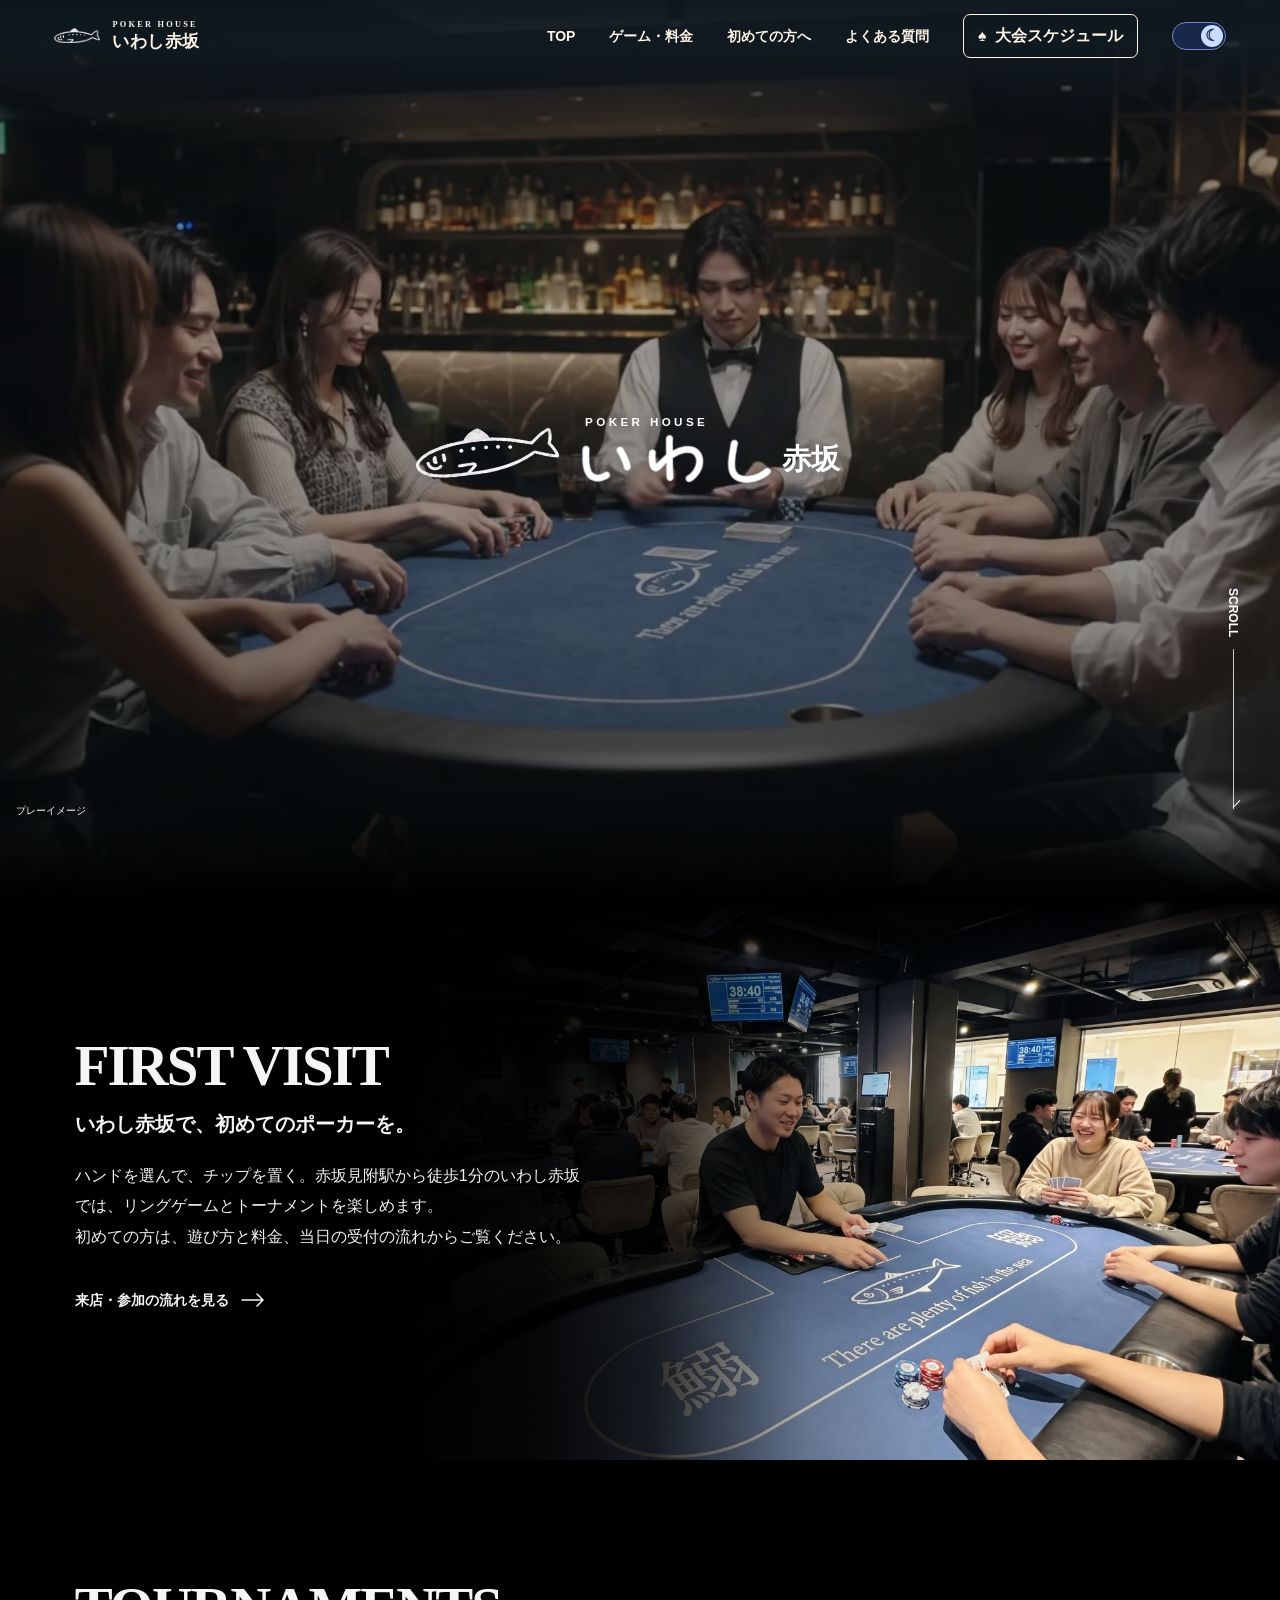
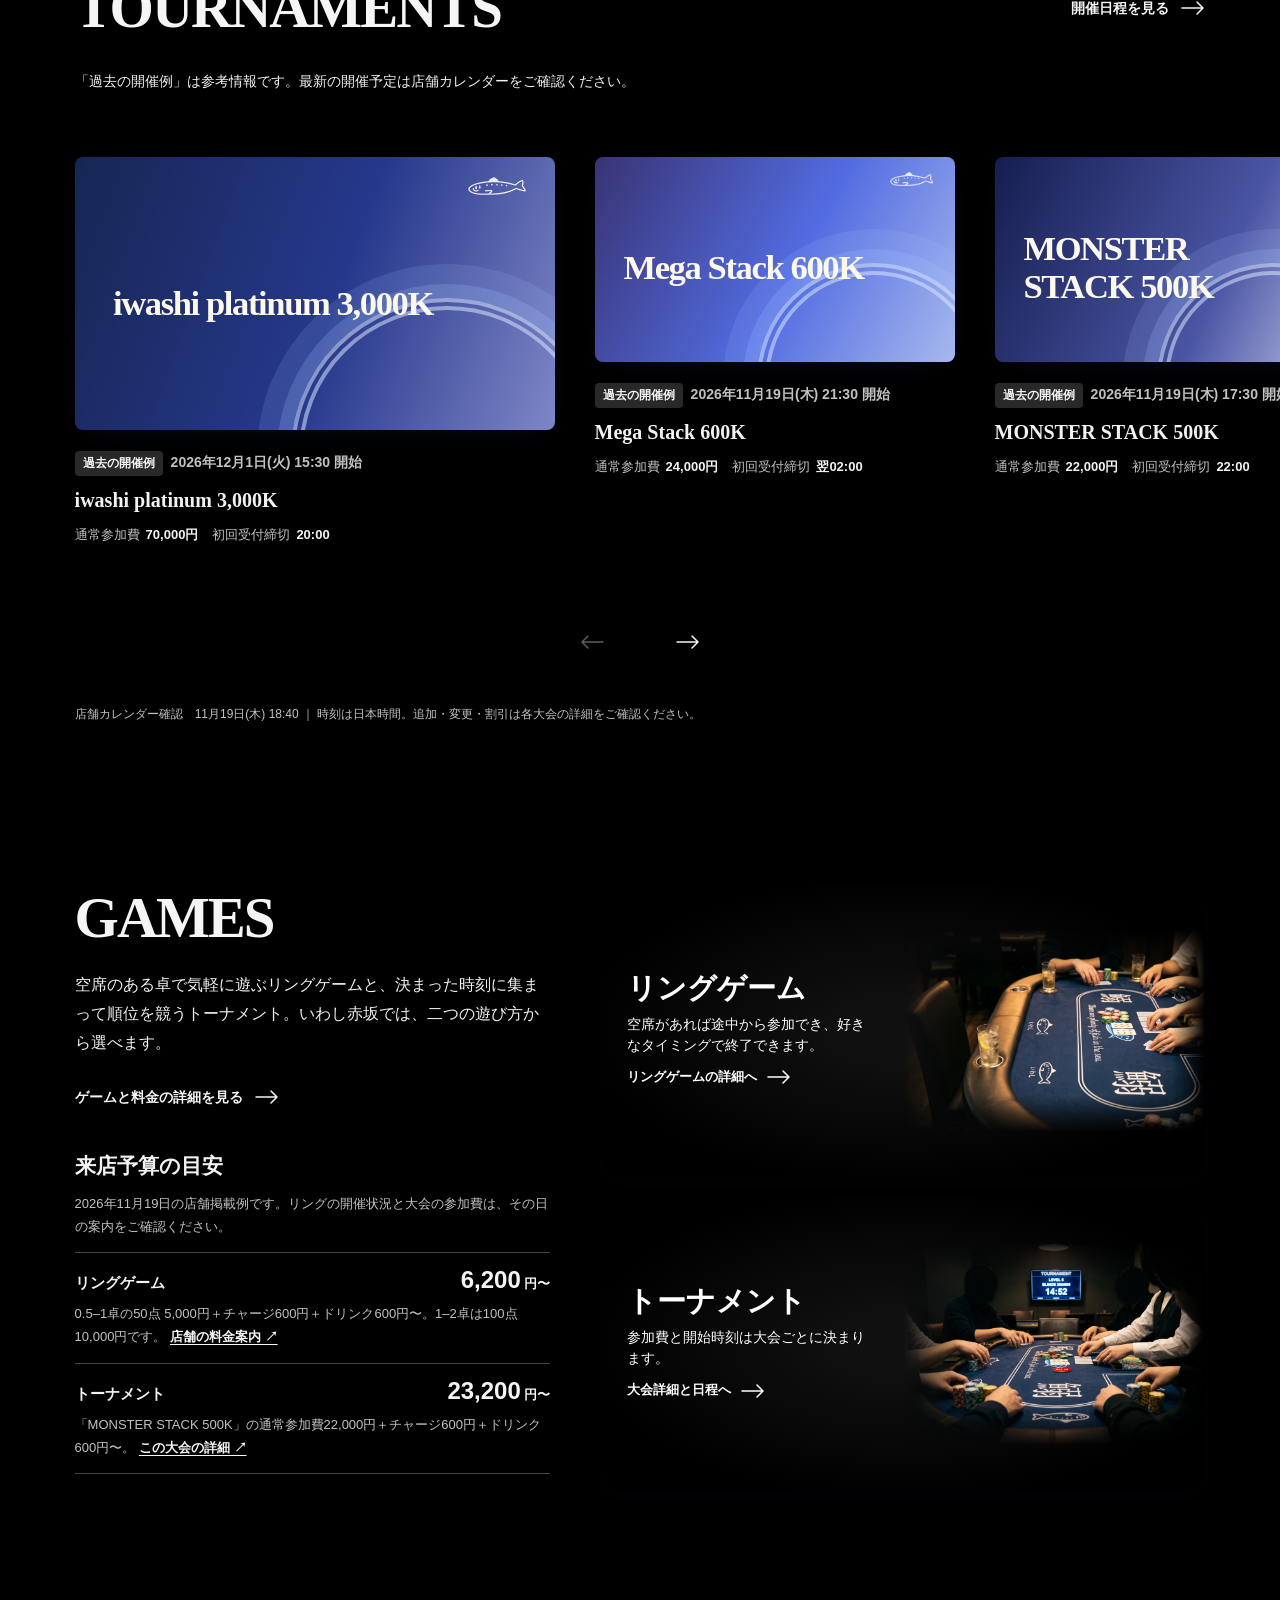
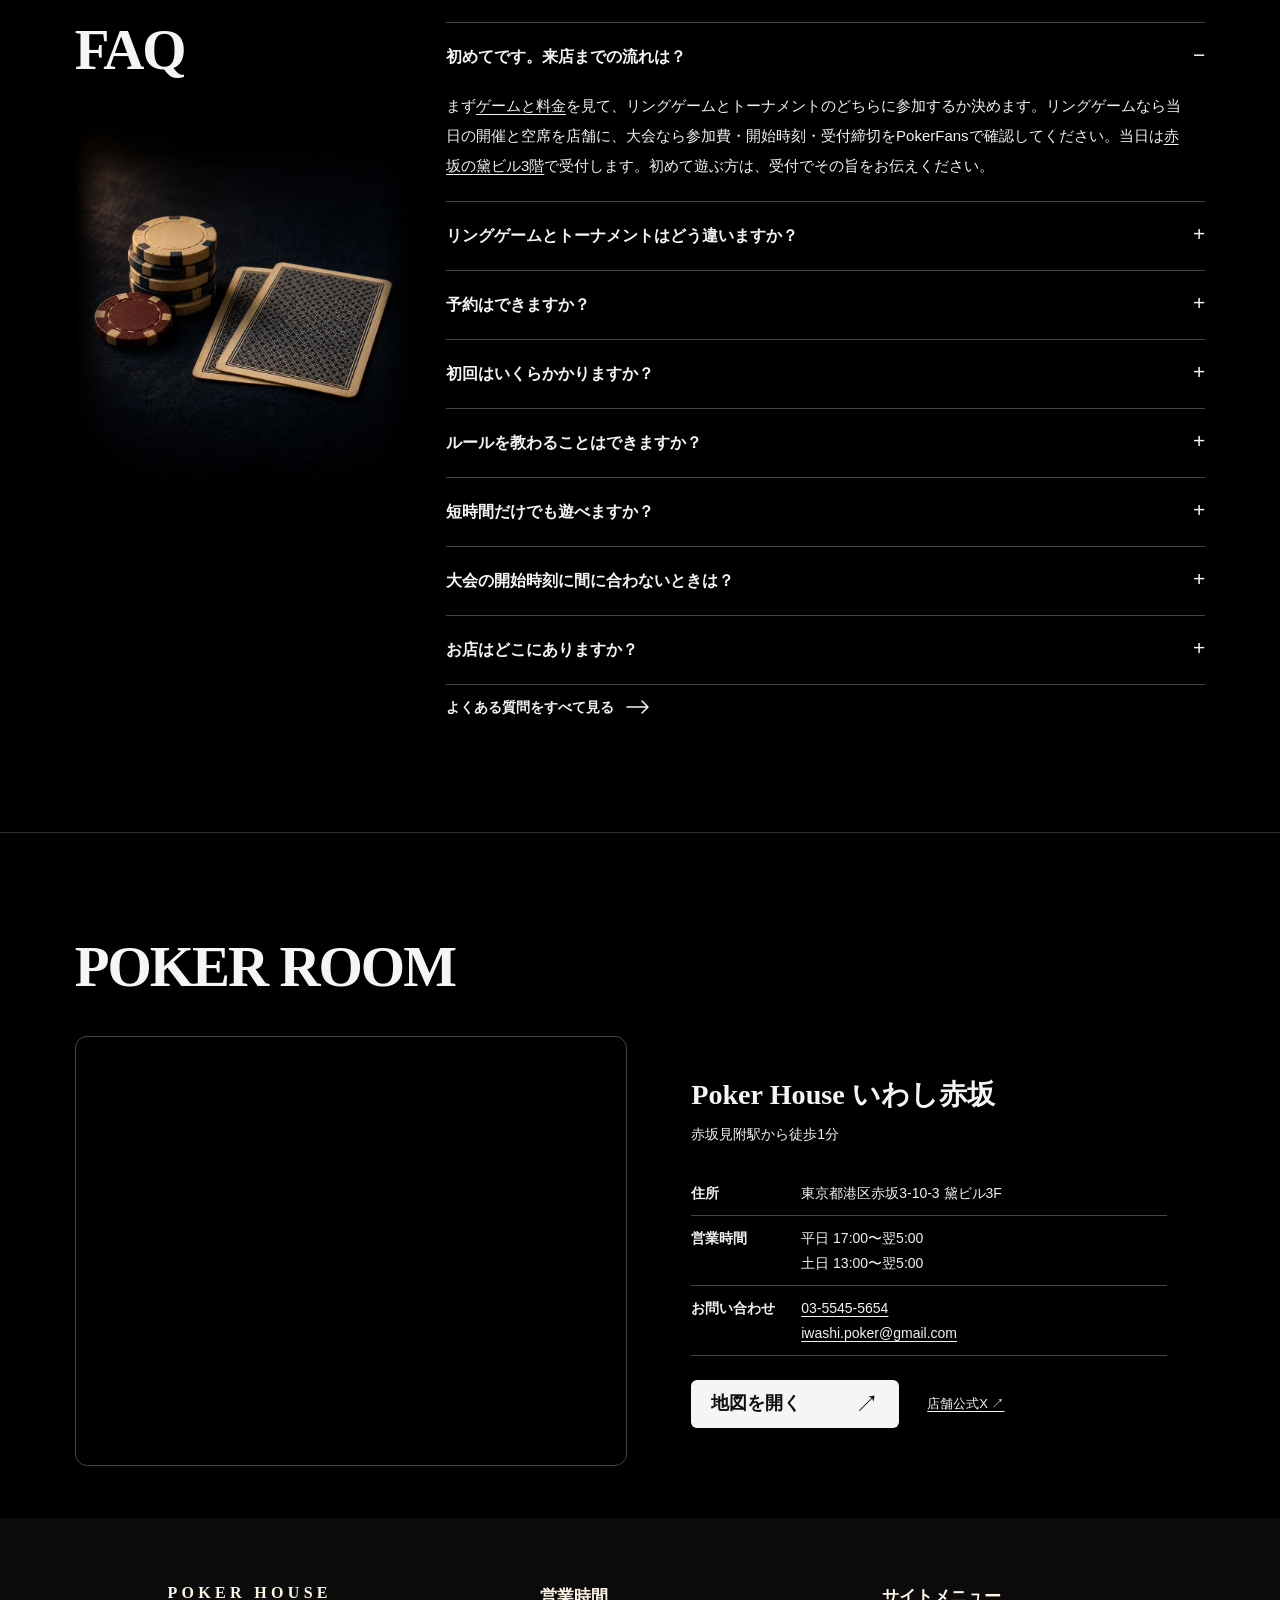
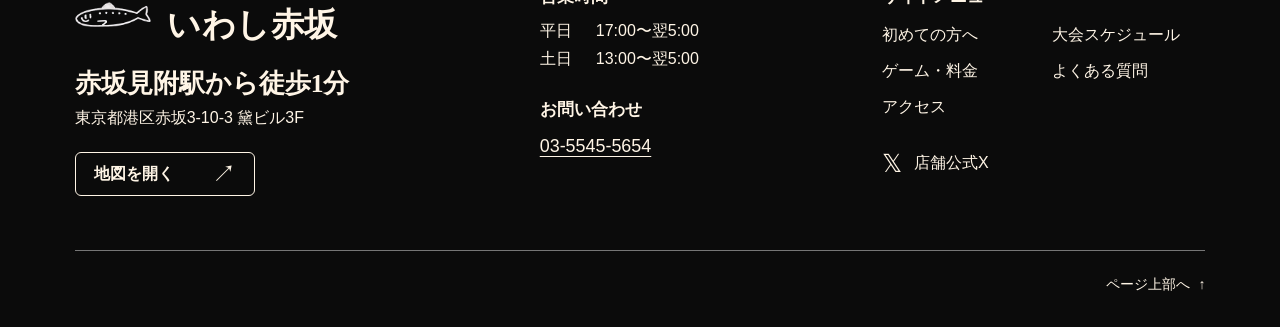
==== commit 68e5465b: "Default to dark display for first-time visitors" ====
--- a/index.html
+++ b/index.html
@@ -1,5 +1,5 @@
 <!doctype html>
-<html lang="ja">
+<html lang="ja" data-theme="dark">
 <head>
   <meta charset="utf-8">
   <meta name="viewport" content="width=device-width, initial-scale=1">
@@ -8,7 +8,7 @@
   <title>Poker House いわし赤坂｜赤坂見附のポーカールーム</title>
   <link rel="icon" href="assets/mark.png">
   <link rel="preload" as="image" href="assets/room-hero.webp">
-  <script src="theme.js?v=theme-switch"></script>
+  <script src="theme.js?v=d85d42ac4a"></script>
   <link rel="stylesheet" href="style.css?v=ad40925ae7">
   <link rel="stylesheet" href="calendar.css?v=plain-arrows">
   <link rel="stylesheet" href="games.css?v=7c680c8819">
